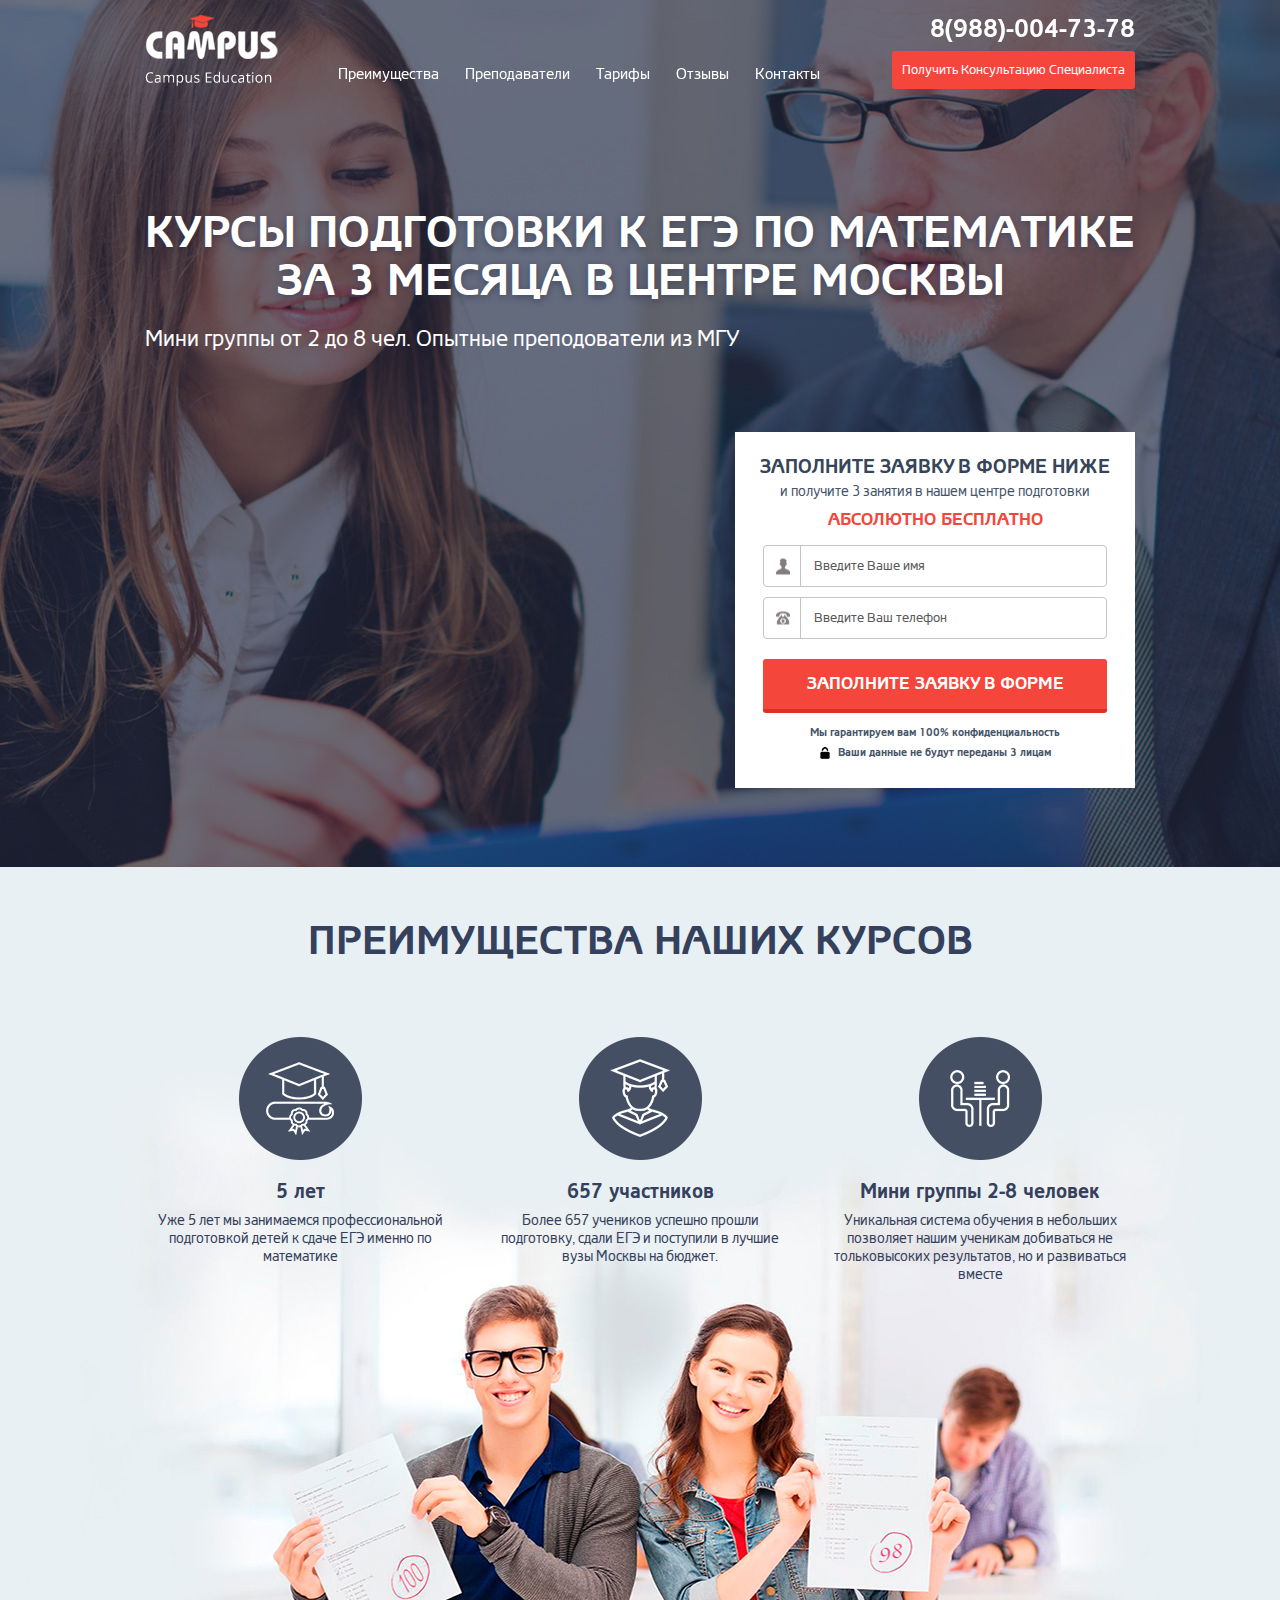
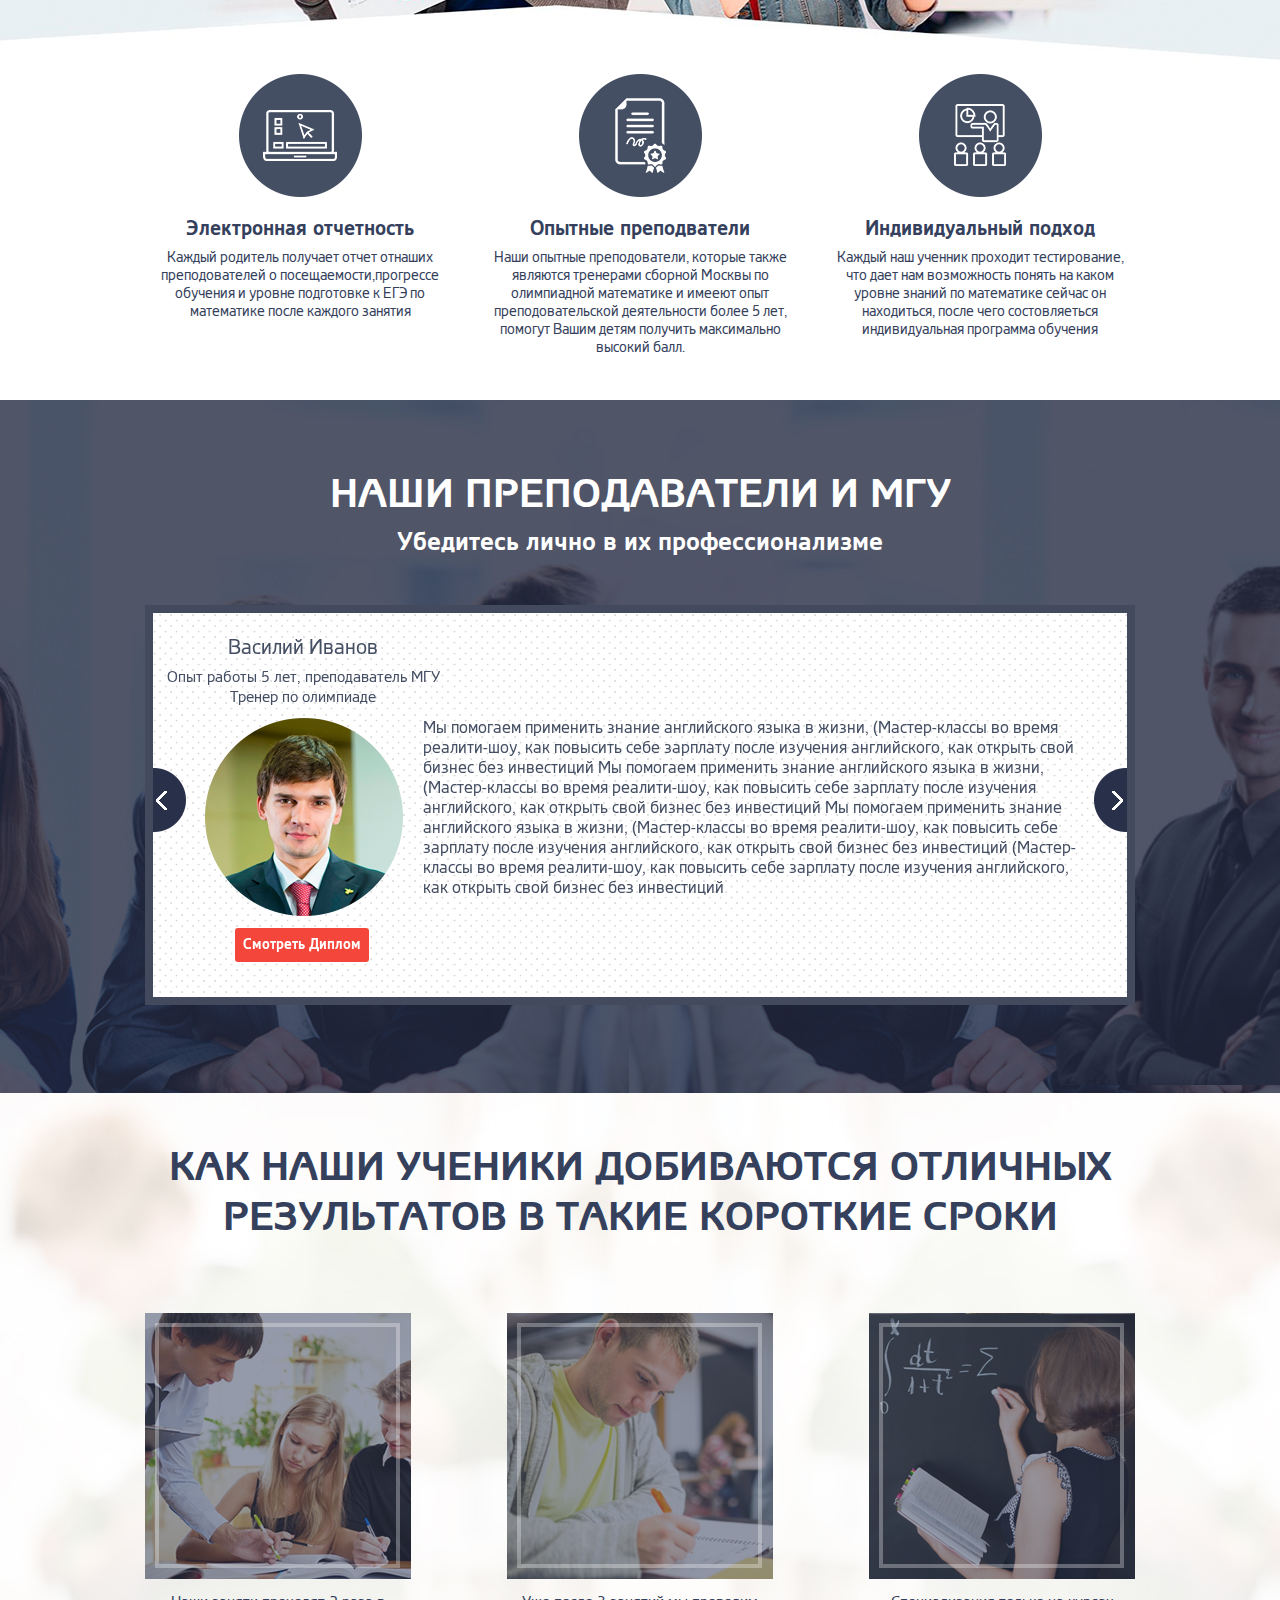
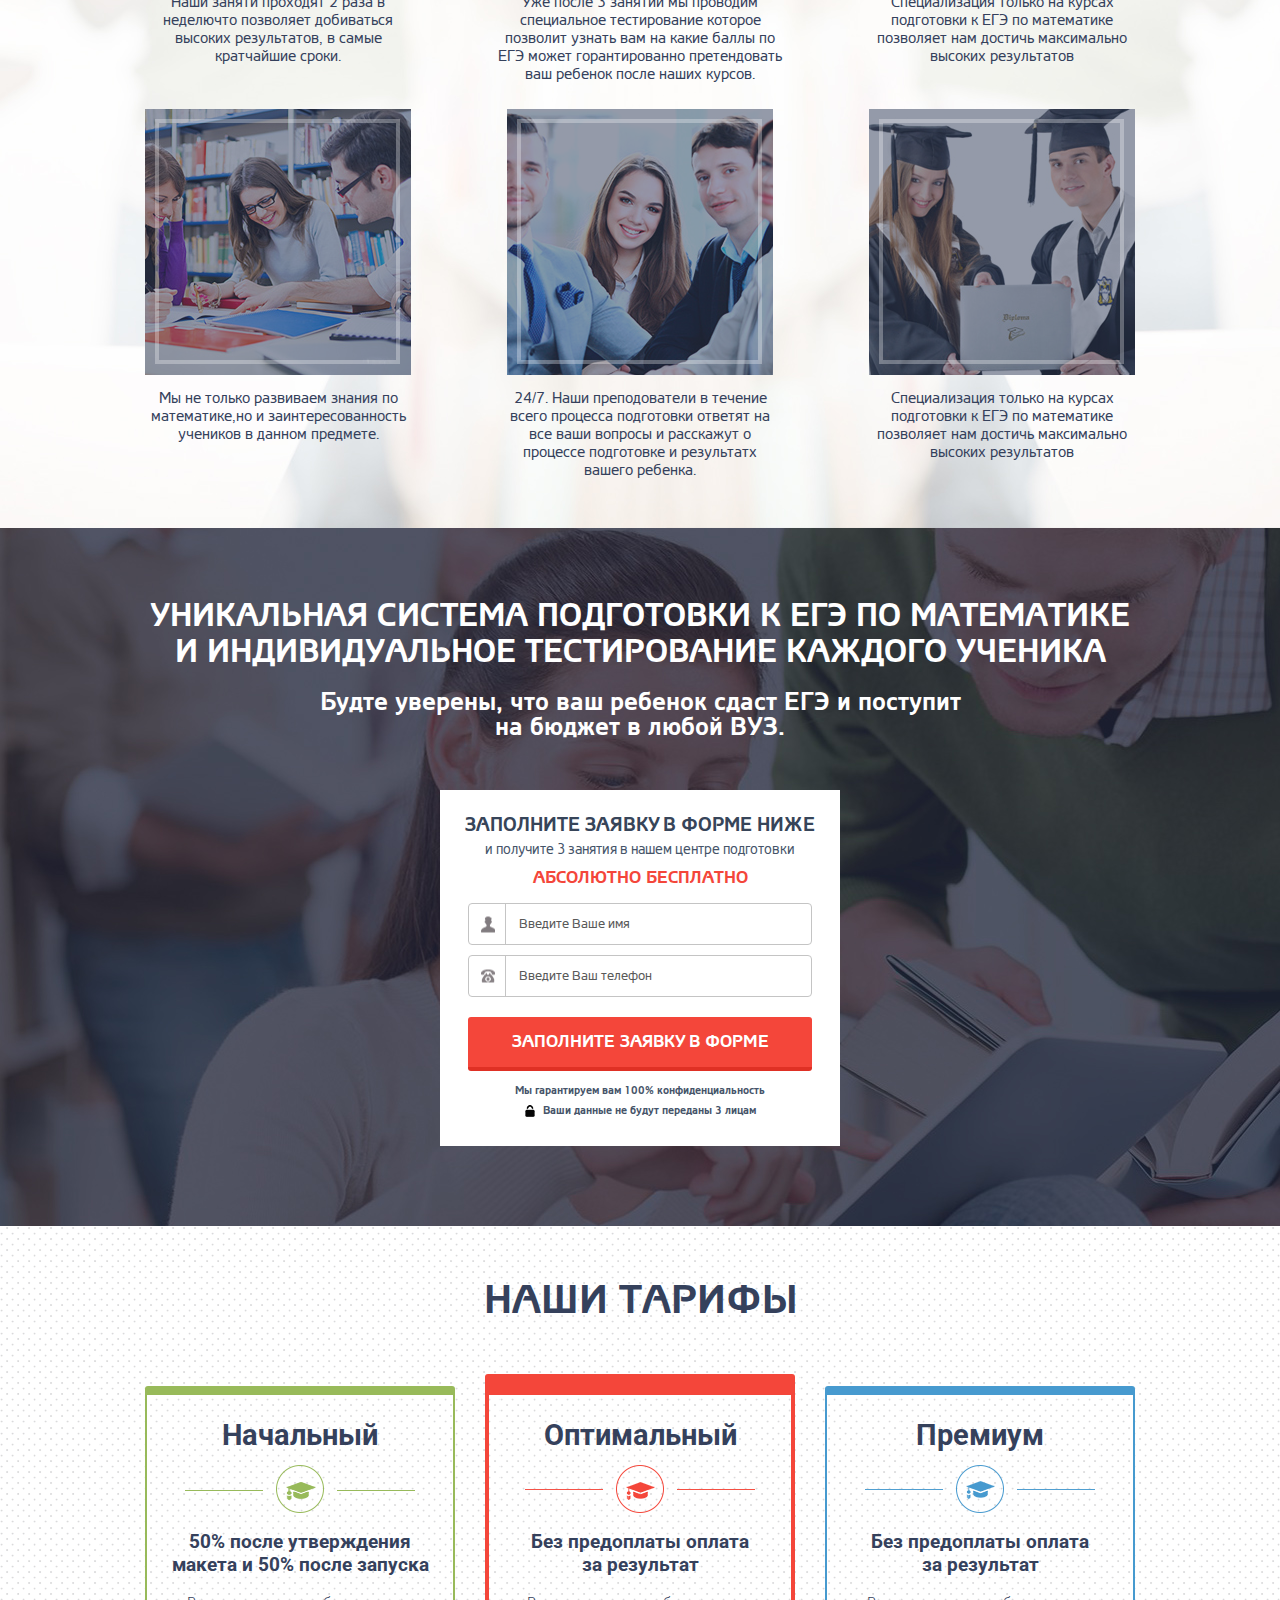
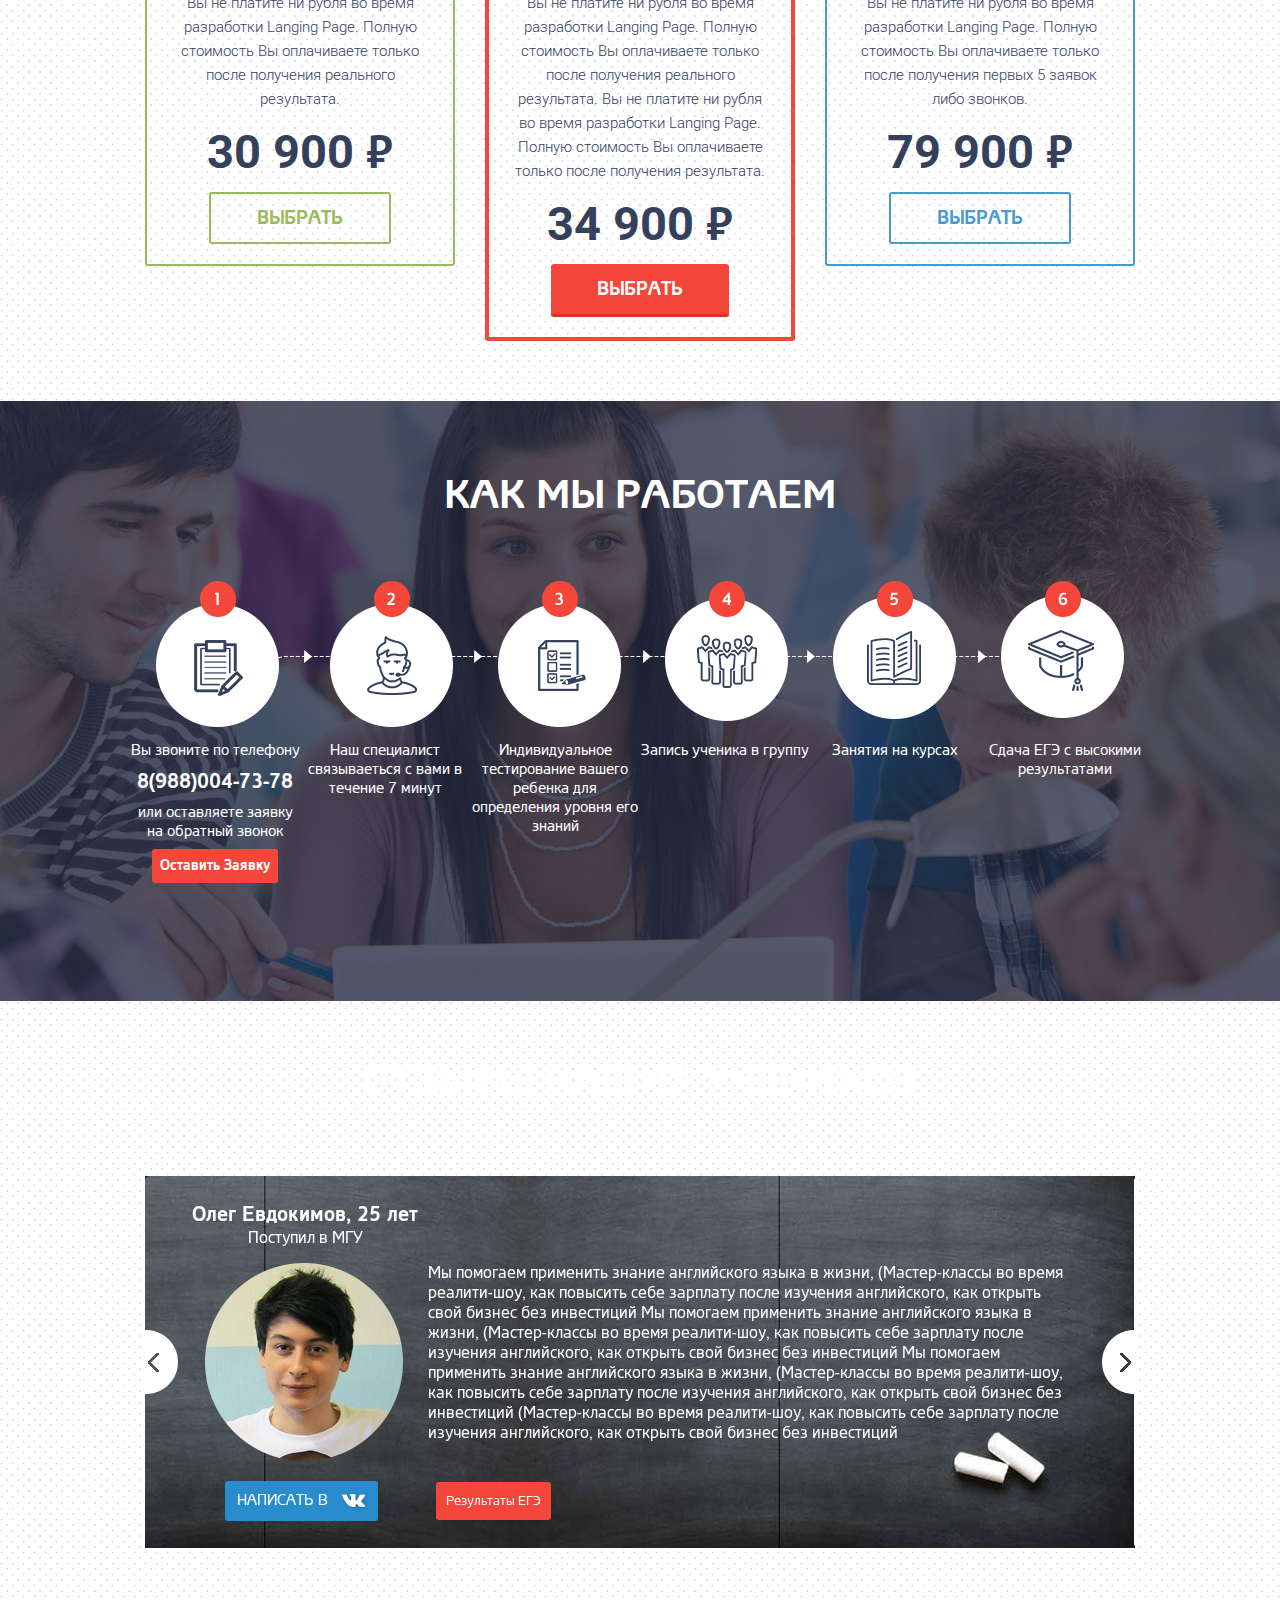
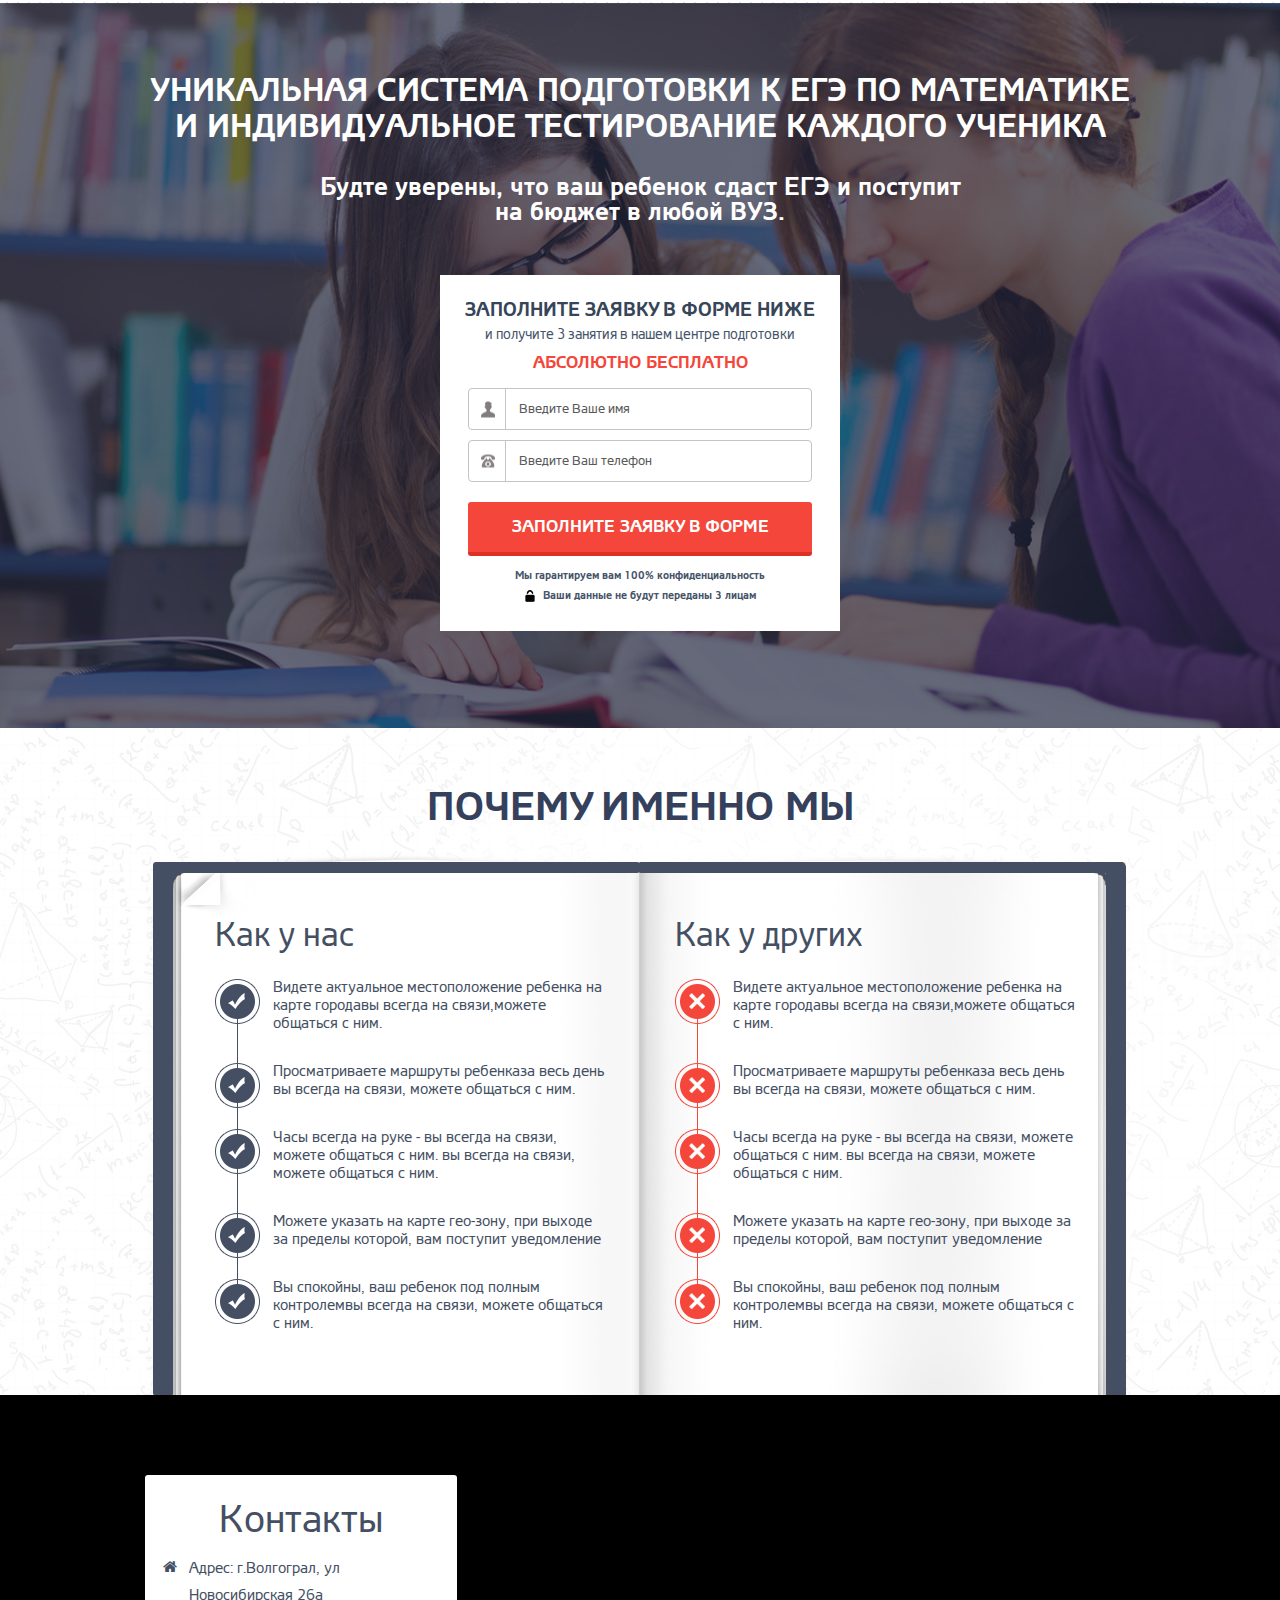
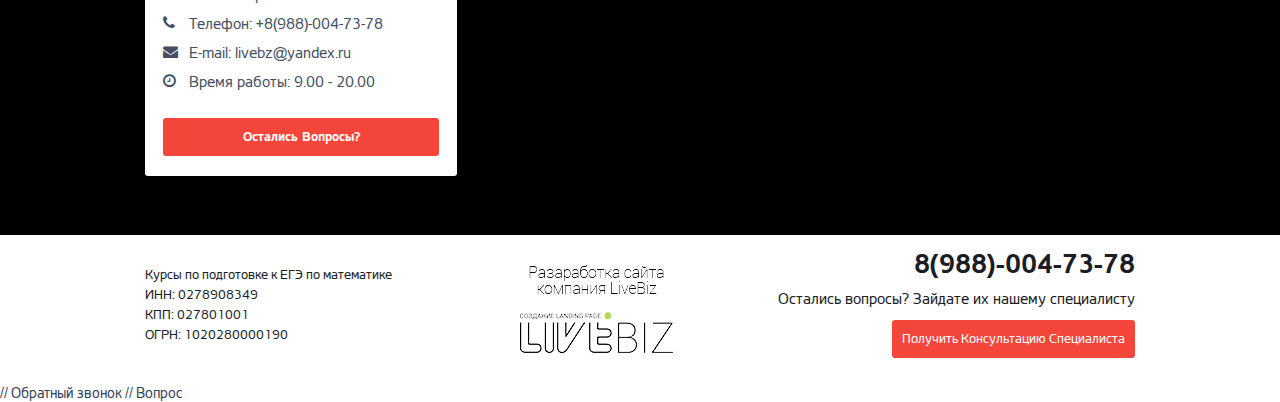
==== index.html @ 203dff88 "v1" ====
<!doctype html>
<html class="no-js" lang="ru">
    <head>
        <meta charset="utf-8">
        <meta http-equiv="X-UA-Compatible" content="IE=edge">
        <title></title>
        <meta name="description" content="">
        <meta name="viewport" content="width=1050">

        <link rel="apple-touch-icon" href="apple-touch-icon.png">


        <link rel="stylesheet" href="js/vendor/jquery.fancybox/jquery.fancybox.css">
        <link rel="stylesheet" href="css/main.css">

        <!--[if lt IE 9]>
        <script src="https://oss.maxcdn.com/libs/html5shiv/3.7.0/html5shiv.js"></script>
        <script src="https://oss.maxcdn.com/libs/respond.js/1.4.2/respond.min.js"></script>
        <![endif]-->
    </head>
    
    <body>

        <div class="top clearfix">
            <div class="container">
                <div class="logo">
                    <img src="img/logo.png" alt="">
                </div>
                <div class="contact">
                    <a class="phone" href="tel:8 (800) 100-75-67">8(988)-004-73-78</a>
                    <a href="#callback" class="btn btn-sm btn-modal">Получить консультацию специалиста</a>
                </div>
                <ul class="topnav">
                    <li><a href="#b06">Преимущества</a></li>
                    <li><a href="#b02">Преподаватели</a></li>
                    <li><a href="#b08">Тарифы</a></li>
                    <li><a href="#b08">Отзывы</a></li>
                    <li><a href="#b11">Контакты</a></li>
                </ul>
            </div>
        </div>

        <section class="b01">
            <div class="label"></div>
            <div class="container">
                <h1>Курсы подготовки к ЕГЭ по математике<br/>за 3 месяца в центре Москвы</h1>
                <div class="text">Мини группы от 2 до 8 чел. Опытные преподователи из МГУ</div>

                <div class="clearfix">
                    <div class="form-block">

                        <div class="form-title">
                            <div class="title-one">Заполните заявку в форме ниже</div>
                            <div class="title-two">и получите 3 занятия в нашем центре подготовки</div>
                            <div class="title-three">абсолютно бесплатно </div>
                        </div>
                        <form class="form" name="form" method="POST" action="javascript:void(0);">
                            <div class="form-group valid name none required">
                                <input type="text" class="form-control form-name" name="name" placeholder="Введите Ваше имя">
                            </div>
                            <div class="form-group valid phone none required">
                                <input type="text" name="phone" class="form-control form-phone"  placeholder="Введите Ваш телефон">
                            </div>
                            <div class="form-group">
                                <button type="submit" class="btn btn-send">Заполните заявку в форме</button>
                            </div>
                        </form>
                        <div class="text-center">
                            <div class="sup">Мы гарантируем вам 100% конфиденциальность</div>
                            <span class="secret">Ваши данные не будут переданы 3 лицам</span>
                        </div>
                    </div>
                </div>
            </div>
        </section>

        <section class="b02">
            <div class="container">
                <div class="h2">преимущества наших курсов</div>
                <ul class="advantage advantage-top clearfix">
                    <li class="item1">
                        <div class="advantage-title">5 лет</div>
                        <span>Уже 5 лет мы занимаемся профессиональной подготовкой детей к сдаче ЕГЭ именно по математике</span>
                    </li>
                    <li class="item2">
                        <div class="advantage-title">657 участников</div>
                        <span>Более 657 учеников успешно прошли подготовку, сдали ЕГЭ и поступили в лучшие вузы Москвы на бюджет.</span>
                    </li>
                    <li class="item3">
                        <div class="advantage-title">Мини группы 2-8 человек</div>
                        <span>Уникальная система обучения в небольших позволяет нашим ученикам добиваться не тольковысоких результатов, но и развиваться вместе</span>
                    </li>
                </ul>

                <ul class="advantage advantage-bottom clearfix">
                    <li class="item4">
                        <div class="advantage-title">Электронная отчетность</div>
                        <span>Каждый родитель получает отчет отнаших преподователей о посещаемости,прогрессе обучения и уровне подготовке к ЕГЭ по математике после каждого занятия</span>
                    </li>
                    <li class="item5">
                        <div class="advantage-title">Опытные преподватели</div>
                        <span>
                            Наши опытные преподователи, которые также являются тренерами сборной Москвы по олимпиадной математике и имееют опыт преподовательской деятельности более 5 лет, помогут Вашим детям получить максимально высокий балл.</span>
                    </li>
                    <li class="item6">
                        <div class="advantage-title">Индивидуальный подход</div>
                        <span>
                            Каждый наш ученник проходит тестирование, что дает нам возможность понять на каком уровне знаний по математике сейчас он находиться, после чего состовляеться индивидуальная программа  обучения </span>
                    </li>
                </ul>
            </div>
        </section>

        <section class="b03">
            <div class="container">
                <div class="h2">Наши преподаватели и МГУ</div>
                <div class="subtitle">Убедитесь лично в их профессионализме </div>

                <div class="teachers">
                    <div class="teachers-slider">
                        <div class="teacher-item">
                            <div class="teacher-author">
                                <div class="teacher-name">Василий Иванов</div>
                                <span>Опыт работы 5 лет, преподаватель МГУ</span>
                                <span>Тренер по олимпиаде</span>
                            </div>
                            <div class="clearfix">
                                <div class="teacher-left">
                                    <div class="teacher-image">
                                        <img class="img-responsive" src="images/teacher1.png" alt="">
                                    </div>
                                    <div class="btn btn-md">Смотреть диплом</div>
                                </div>
                                <div class="teacher-text">Мы помогаем применить знание английского языка в жизни, (Мастер-классы во время реалити-шоу, как повысить себе зарплату после изучения английского, как открыть свой бизнес без инвестиций Мы помогаем применить знание английского языка в жизни, (Мастер-классы во время реалити-шоу, как повысить себе зарплату после изучения английского, как открыть свой бизнес без инвестиций Мы помогаем применить знание английского языка в жизни, (Мастер-классы во время реалити-шоу, как повысить себе зарплату после изучения английского, как открыть свой бизнес без инвестиций (Мастер-классы во время реалити-шоу, как повысить себе зарплату после изучения английского, как открыть свой бизнес без инвестиций</div>
                            </div>
                        </div>

                        <div class="teacher-item">
                            <div class="teacher-author">
                                <div class="teacher-name">Василий Иванов</div>
                                <span>Опыт работы 5 лет, преподаватель МГУ</span>
                                <span>Тренер по олимпиаде</span>
                            </div>
                            <div class="clearfix">
                                <div class="teacher-left">
                                    <div class="teacher-image">
                                        <img class="img-responsive" src="images/teacher2.png" alt="">
                                    </div>
                                    <div class="btn btn-md">Смотреть диплом</div>
                                </div>
                                <div class="teacher-text">Мы помогаем применить знание английского языка в жизни, (Мастер-классы во время реалити-шоу, как повысить себе зарплату после изучения английского, как открыть свой бизнес без инвестиций Мы помогаем применить знание английского языка в жизни, (Мастер-классы во время реалити-шоу, как повысить себе зарплату после изучения английского, как открыть свой бизнес без инвестиций Мы помогаем применить знание английского языка в жизни, (Мастер-классы во время реалити-шоу, как повысить себе зарплату после изучения английского, как открыть свой бизнес без инвестиций (Мастер-классы во время реалити-шоу, как повысить себе зарплату после изучения английского, как открыть свой бизнес без инвестиций</div>
                            </div>
                        </div>
                    </div>

                </div>
            </div>
        </section>

        <section class="b04">
            <div class="container">
                <div class="h2">Как наши ученики добиваются отличных<br/>результатов в такие короткие сроки</div>
                <ul class="clearfix">
                    <li>
                        <div class="item-image">
                            <img class="img-responsive" src="img/b04_item1.jpg" alt="">
                        </div>
                        <span>Наши заняти проходят 2 раза в неделючто позволяет добиваться высоких результатов, в самые кратчайшие сроки.</span>
                    </li>
                    <li>
                        <div class="item-image">
                            <img class="img-responsive" src="img/b04_item2.jpg" alt="">
                        </div>
                        <span>Уже после 3 занятий мы проводим специальное тестирование которое позволит узнать вам на какие баллы по ЕГЭ может горантированно претендовать ваш ребенок после наших курсов.</span>
                    </li>
                    <li>
                        <div class="item-image">
                            <img class="img-responsive" src="img/b04_item3.jpg" alt="">
                        </div>
                        <span>Специализация только на курсах подготовки к ЕГЭ по математике позволяет нам достичь максимально высоких результатов</span>
                    </li>
                </ul>

                <ul class="clearfix">
                    <li>
                        <div class="item-image">
                            <img class="img-responsive" src="img/b04_item4.jpg" alt="">
                        </div>
                        <span>Мы не только развиваем знания по математике,но и заинтересованность учеников в данном предмете.</span>
                    </li>
                    <li>
                        <div class="item-image">
                            <img class="img-responsive" src="img/b04_item5.jpg" alt="">
                        </div>
                        <span>24/7. Наши преподователи в течение всего процесса подготовки ответят на все ваши вопросы и расскажут о процессе подготовке и результатх вашего ребенка.</span>
                    </li>
                    <li>
                        <div class="item-image">
                            <img class="img-responsive" src="img/b04_item6.jpg" alt="">
                        </div>
                        <span>Специализация только на курсах подготовки к ЕГЭ по математике позволяет нам достичь максимально высоких результатов</span>
                    </li>
                </ul>
            </div>
        </section>

        <section class="b05">
            <div class="container">
                <div class="h2">Уникальная система подготовки к ЕГЭ по математике<br/>и индивидуальное тестирование каждого ученика</div>
                <div class="subtitle">Будте уверены, что ваш ребенок сдаст ЕГЭ и поступит<br/>на бюджет в любой ВУЗ.</div>

                <div class="form-block">

                    <div class="form-title">
                        <div class="title-one">Заполните заявку в форме ниже</div>
                        <div class="title-two">и получите 3 занятия в нашем центре подготовки</div>
                        <div class="title-three">абсолютно бесплатно </div>
                    </div>
                    <form class="form" name="form" method="POST" action="javascript:void(0);">
                        <div class="form-group valid name none required">
                            <input type="text" class="form-control form-name" name="name" placeholder="Введите Ваше имя">
                        </div>
                        <div class="form-group valid phone none required">
                            <input type="text" name="phone" class="form-control form-phone"  placeholder="Введите Ваш телефон">
                        </div>
                        <div class="form-group">
                            <button type="submit" class="btn btn-send">Заполните заявку в форме</button>
                        </div>
                    </form>
                    <div class="text-center">
                        <div class="sup">Мы гарантируем вам 100% конфиденциальность</div>
                        <span class="secret">Ваши данные не будут переданы 3 лицам</span>
                    </div>
                </div>
            </div>
        </section>

        <section class="b06">
            <div class="container">
                <div class="h2">наши тарифы</div>
                <ul class="tariff clearfix">
                    <li class="tariff-base">
                        <div class="tariff-name">Начальный</div>
                        <div class="tariff-legend">50% после утверждения<br/>макета и 50% после запуска</div>
                        <div class="tariff-text">Вы не платите ни рубля во время разработки Langing Page. Полную стоимость Вы оплачиваете только после получения реального результата.</div>
                        <div class="tariff-price">30 900 <span>⃏</span></div>
                        <a href="#callback" class="btn-tariff btn-modal">Выбрать</a>
                    </li>

                    <li class="tariff-optima">
                        <div class="tariff-name">Оптимальный</div>
                        <div class="tariff-legend">Без предоплаты оплата<br/>за результат</div>
                        <div class="tariff-text">Вы не платите ни рубля во время разработки Langing Page. Полную стоимость Вы оплачиваете только после получения реального результата. Вы не платите ни рубля во время разработки Langing Page. Полную стоимость Вы оплачиваете только после получения результата.</div>
                        <div class="tariff-price">34 900 <span>⃏</span></div>
                        <a href="#callback" class="btn-tariff btn-modal">Выбрать</a>
                    </li>

                    <li class="tariff-premium">
                        <div class="tariff-name">Премиум</div>
                        <div class="tariff-legend">Без предоплаты оплата<br/>за результат</div>
                        <div class="tariff-text">Вы не платите ни рубля во время разработки Langing Page. Полную стоимость Вы оплачиваете только после получения первых 5 заявок либо звонков.</div>
                        <div class="tariff-price">79 900 <span>⃏</span></div>
                        <a href="#callback" class="btn-tariff btn-modal">Выбрать</a>
                    </li>
                </ul>
            </div>
        </section>

        <section class="b07">
            <div class="container">
                <div class="h2">как мы работаем</div>
                <ul class="how-we-work clearfix">
                    <li class="item1">
                        <span>Вы звоните по телефону</span>
                        <a class="phone" href="tel:8(988)004-73-78">8(988)004-73-78</a>
                        <span>или оставляете заявку на обратный звонок</span>
                        <a href="#callback" class="btn btn-md btn-modal">оставить заявку</a>
                    </li>
                    <li class="item2">Наш специалист связываеться с вами в течение 7 минут</li>
                    <li class="item3">Индивидуальное тестирование вашего ребенка для определения уровня его знаний</li>
                    <li class="item4">Запись ученика в группу</li>
                    <li class="item5">Занятия на курсах</li>
                    <li class="item6">Сдача ЕГЭ с высокими результатами</li>
                </ul>
            </div>
        </section>

        <section class="b08">
            <div class="container">
                <div class="h2">Отзывы наших учеников</div>
                <div class="review clearfix">
                    <div class="review-item">
                        <div class="review-author">
                            Олег Евдокимов, 25 лет
                            <span>Поступил в МГУ</span>
                        </div>
                        <div class="clearfix">
                            <div class="review-image">
                                <img class="img-responsive" src="images/review01.png" alt="">
                            </div>
                            <div class="review-text">Мы помогаем применить знание английского языка в жизни, (Мастер-классы во время реалити-шоу, как повысить себе зарплату после изучения английского, как открыть свой бизнес без инвестиций Мы помогаем применить знание английского языка в жизни, (Мастер-классы во время реалити-шоу, как повысить себе зарплату после изучения английского, как открыть свой бизнес без инвестиций Мы помогаем применить знание английского языка в жизни, (Мастер-классы во время реалити-шоу, как повысить себе зарплату после изучения английского, как открыть свой бизнес без инвестиций (Мастер-классы во время реалити-шоу, как повысить себе зарплату после изучения английского, как открыть свой бизнес без инвестиций</div>
                        </div>
                        <a href="#" class="btn btn-vk">Написать в</a>
                        <a href="#" class="btn btn-sm">Результаты ЕГЭ</a>
                    </div>
                    <div class="review-item">
                        <div class="review-author">
                            Олег Евдокимов, 25 лет
                            <span>Поступил в МГУ</span>
                        </div>
                        <div class="clearfix">
                            <div class="review-image">
                                <img class="img-responsive" src="images/review01.png" alt="">
                            </div>
                            <div class="review-text">Мы помогаем применить знание английского языка в жизни, (Мастер-классы во время реалити-шоу, как повысить себе зарплату после изучения английского, как открыть свой бизнес без инвестиций Мы помогаем применить знание английского языка в жизни, (Мастер-классы во время реалити-шоу, как повысить себе зарплату после изучения английского, как открыть свой бизнес без инвестиций Мы помогаем применить знание английского языка в жизни, (Мастер-классы во время реалити-шоу, как повысить себе зарплату после изучения английского, как открыть свой бизнес без инвестиций (Мастер-классы во время реалити-шоу, как повысить себе зарплату после изучения английского, как открыть свой бизнес без инвестиций</div>
                        </div>
                        <a href="#" class="btn btn-vk">Написать в</a>
                        <a href="#" class="btn btn-sm">Результаты ЕГЭ</a>
                    </div>
                </div>
            </div>
        </section>

        <section class="b09">
            <div class="container">
                <div class="h2">Уникальная система подготовки к ЕГЭ по математике<br/>и индивидуальное тестирование каждого ученика</div>
                <div class="subtitle">Будте уверены, что ваш ребенок сдаст ЕГЭ и поступит<br/>на бюджет в любой ВУЗ.</div>

                <div class="form-block">

                    <div class="form-title">
                        <div class="title-one">Заполните заявку в форме ниже</div>
                        <div class="title-two">и получите 3 занятия в нашем центре подготовки</div>
                        <div class="title-three">абсолютно бесплатно </div>
                    </div>
                    <form class="form" name="form" method="POST" action="javascript:void(0);">
                        <div class="form-group valid name none required">
                            <input type="text" class="form-control form-name" name="name" placeholder="Введите Ваше имя">
                        </div>
                        <div class="form-group valid phone none required">
                            <input type="text" name="phone" class="form-control form-phone"  placeholder="Введите Ваш телефон">
                        </div>
                        <div class="form-group">
                            <button type="submit" class="btn btn-send">Заполните заявку в форме</button>
                        </div>
                    </form>
                    <div class="text-center">
                        <div class="sup">Мы гарантируем вам 100% конфиденциальность</div>
                        <span class="secret">Ваши данные не будут переданы 3 лицам</span>
                    </div>
                </div>
            </div>
        </section>

        <section class="b10">
            <div class="container">
                <div class="h2">почему именно мы</div>
                <div class="we">
                    <div class="title">Как у нас</div>
                    <ul>
                        <li>Видете актуальное местоположение ребенка на карте городавы всегда на связи,можете общаться с ним. </li>
                        <li>Просматриваете маршруты ребенказа весь день вы всегда на связи, можете общаться с ним. </li>
                        <li>Часы всегда на руке - вы всегда на связи, можете общаться с ним. вы всегда на связи, можете общаться с ним. </li>
                        <li>Можете указать на карте гео-зону, при выходе за пределы которой, вам поступит уведомление</li>
                        <li>Вы спокойны, ваш ребенок под полным контролемвы всегда на связи, можете общаться с ним.</li>
                    </ul>
                </div>
                <div class="other">
                    <div class="title">Как у других</div>
                    <ul>
                        <li>Видете актуальное местоположение ребенка на карте городавы всегда на связи,можете общаться с ним. </li>
                        <li>Просматриваете маршруты ребенказа весь день вы всегда на связи, можете общаться с ним. </li>
                        <li>Часы всегда на руке - вы всегда на связи, можете общаться с ним. вы всегда на связи, можете общаться с ним. </li>
                        <li>Можете указать на карте гео-зону, при выходе за пределы которой, вам поступит уведомление</li>
                        <li>Вы спокойны, ваш ребенок под полным контролемвы всегда на связи, можете общаться с ним.</li>
                    </ul>
                </div>
                <div class="clearfix"></div>
            </div>
        </section>

        <section class="b11">
            <div id="map"></div>

            <div class="content">

                <div class="container">

                    <div class="address">
                        <div class="address-title">Контакты</div>
                        <ul>
                            <li class="item1">
                                <i class="fa fa-home"></i>
                                <span>Адрес:  г.Волгограл, ул Новосибирская 26а</span>
                            </li>
                            <li class="item2">
                                <i class="fa fa-phone"></i>
                                <span>Телефон: +8(988)-004-73-78</span>
                            </li>
                            <li class="item3">
                                <i class="fa fa-envelope"></i>
                                <span>E-mail: livebz@yandex.ru</span>
                            </li>
                            <li class="item4">
                                <i class="fa fa-clock-o"></i>
                                <span>Время работы: 9.00 - 20.00</span>
                            </li>
                        </ul>

                        <div class="address-bottom">
                            <a href="#question" class="btn btn-sm btn-modal"><strong>Остались вопросы?</strong></a>
                        </div>
                    </div>

                </div>

            </div>
        </section>

        <footer class="footer">
            <div class="container">
                <ul class="footer-left">
                    <li>Курсы по подготовке к ЕГЭ по математике</li>
                    <li>ИНН: 0278908349</li>
                    <li>КПП: 027801001</li>
                    <li>ОГРН: 1020280000190</li>
                </ul>
                <div class="footer-center">
                    <a href="#">
                        <img src="img/livebiz.png" alt="">
                    </a>
                </div>
                <div class="footer-contact text-right">
                    <a href="tel:8(800)20-00-600" class="footer-tel">8(988)-004-73-78</a>
                    <div class="footer-contact-text">Остались вопросы? Зайдате их нашему специалисту</div>
                    <a href="#callback" class="btn btn-sm btn-modal">Получить консультацию специалиста</a>
                </div>
            </div>
        </footer>

        // Обратный звонок
        <div class="hide">
            <div class="form-block form-modal" id="callback">
                <div class="form-block-inner">
                    <div class="form-title">Заполните заявку в форме<br/>и Вы получите</div>
                    <ul class="order-list">
                        <li>Звонок нашего специалиста в течении 7 минут</li>
                        <li>Проконсультируем по всем интересующим Вас вопросам</li>
                        <li>Проконсультируем по наличию мест в группах</li>
                    </ul>
                    <form class="form" name="form" method="POST" action="javascript:void(0);">
                        <input type="hidden" name="type" value="Заявка">
                        <div class="form-group valid name none required">
                            <input type="text" class="form-control form-name" name="name" placeholder="Введите Ваше имя">
                        </div>
                        <div class="form-group valid phone none required">
                            <input type="text" name="phone" class="form-control form-phone"  placeholder="Введите Ваш телефон">
                        </div>
                        <div class="form-group">
                            <button type="submit" class="btn btn-form  btn-send">Получить консультацию специалиста</button>
                        </div>
                    </form>
                    <div class="text-center">
                        <div class="sup">Мы гарантируем вам 100% конфиденциальность</div>
                        <span class="secret">Ваши данные не будут переданы 3 лицам</span>
                    </div>
                </div>
            </div>
        </div>

        // Вопрос
        <div class="hide">
            <div class="form-block form-modal" id="question">
                <div class="form-block-inner">
                    <div class="form-title">Задать вопрос</div>
                    <form class="form" name="form" method="POST" action="javascript:void(0);">
                        <input type="hidden" name="type" value="Задать вопрос">
                        <div class="form-group valid none required">
                            <textarea class="form-control" name="message" placeholder="Введите ваш вопрос" rows="8"></textarea>
                        </div>

                        <div class="form-group valid email none required">
                            <input type="text" name="phone" class="form-control form-email"  placeholder="Введите Ваш Email">
                        </div>
                        <div class="form-group">
                            <button type="submit" class="btn btn-form btn-send">Задать вопрос</button>
                        </div>
                    </form>
                    <div class="text-center">
                        <div class="sup">Мы гарантируем вам 100% конфиденциальность</div>
                        <span class="secret">Ваши данные не будут переданы 3 лицам</span>
                    </div>
                </div>
            </div>
        </div>

        <script src="//ajax.googleapis.com/ajax/libs/jquery/1.11.2/jquery.min.js"></script>
        <script>window.jQuery || document.write('<script src="js/vendor/jquery-1.11.2.min.js"><\/script>')</script>
        <script src="http://api-maps.yandex.ru/2.1/?lang=ru_RU" type="text/javascript"></script>
        <script src="js/vendor/jquery.fancybox/jquery.fancybox.pack.js"></script>
        <script src="js/vendor/jquery.scrollTo.min.js"></script>
        <script src="js/vendor/slick/slick.min.js"></script>
        <script src="js/vendor/jquery.maskedinput.min.js"></script>
        <script src="js/vendor/validator.js"></script>
        <script src="js/main.js"></script>
    </body>
</html>
---- css/main.css ----
@charset "UTF-8";
@import url(https://fonts.googleapis.com/css?family=Roboto:400,700,300,500&subset=latin,cyrillic);
@import url(https://fonts.googleapis.com/css?family=PT+Sans:400,700&subset=latin,cyrillic,cyrillic-ext);
@font-face {
  font-family: 'ArianAMU';
  src: url("../fonts/ArianAMU-Regular/ArianAMU_gdi.eot");
  src: url("../fonts/ArianAMU-Regular/ArianAMU_gdi.eot?#iefix") format("embedded-opentype"), url("../fonts/ArianAMU-Regular/ArianAMU_gdi.woff") format("woff"), url("../fonts/ArianAMU-Regular/ArianAMU_gdi.ttf") format("truetype"), url("../fonts/ArianAMU-Regular/ArianAMU_gdi.otf") format("opentype"), url("../fonts/ArianAMU-Regular/ArianAMU_gdi.svg#ArianAMU-Regular") format("svg");
  font-weight: 400;
  font-style: normal;
  font-stretch: normal;
  unicode-range: U+000D-2122; }
@font-face {
  font-family: 'ArianAMU';
  src: url("../fonts/ArianAMU-Bold/ArianAMU-Bold_gdi.eot");
  src: url("../fonts/ArianAMU-Bold/ArianAMU-Bold_gdi.eot?#iefix") format("embedded-opentype"), url("../fonts/ArianAMU-Bold/ArianAMU-Bold_gdi.woff") format("woff"), url("../fonts/ArianAMU-Bold/ArianAMU-Bold_gdi.ttf") format("truetype"), url("../fonts/ArianAMU-Bold/ArianAMU-Bold_gdi.otf") format("opentype"), url("../fonts/ArianAMU-Bold/ArianAMU-Bold_gdi.svg#ArianAMU-Bold") format("svg");
  font-weight: 700;
  font-style: normal;
  font-stretch: normal;
  unicode-range: U+000D-2122; }
/*!
 *  Font Awesome 4.4.0 by @davegandy - http://fontawesome.io - @fontawesome
 *  License - http://fontawesome.io/license (Font: SIL OFL 1.1, CSS: MIT License)
 */
/* FONT PATH
 * -------------------------- */
@font-face {
  font-family: 'FontAwesome';
  src: url("../fonts/fontawesome-webfont.eot?v=4.4.0");
  src: url("../fonts/fontawesome-webfont.eot?#iefix&v=4.4.0") format("embedded-opentype"), url("../fonts/fontawesome-webfont.woff2?v=4.4.0") format("woff2"), url("../fonts/fontawesome-webfont.woff?v=4.4.0") format("woff"), url("../fonts/fontawesome-webfont.ttf?v=4.4.0") format("truetype"), url("../fonts/fontawesome-webfont.svg?v=4.4.0#fontawesomeregular") format("svg");
  font-weight: normal;
  font-style: normal; }
.fa {
  display: inline-block;
  font: normal normal normal 14px/1 FontAwesome;
  font-size: inherit;
  text-rendering: auto;
  -webkit-font-smoothing: antialiased;
  -moz-osx-font-smoothing: grayscale; }

/* makes the font 33% larger relative to the icon container */
.fa-lg {
  font-size: 1.33333em;
  line-height: 0.75em;
  vertical-align: -15%; }

.fa-2x {
  font-size: 2em; }

.fa-3x {
  font-size: 3em; }

.fa-4x {
  font-size: 4em; }

.fa-5x {
  font-size: 5em; }

.fa-fw {
  width: 1.28571em;
  text-align: center; }

.fa-ul {
  padding-left: 0;
  margin-left: 2.14286em;
  list-style-type: none; }
  .fa-ul > li {
    position: relative; }

.fa-li {
  position: absolute;
  left: -2.14286em;
  width: 2.14286em;
  top: 0.14286em;
  text-align: center; }
  .fa-li.fa-lg {
    left: -1.85714em; }

.fa-border {
  padding: .2em .25em .15em;
  border: solid 0.08em #eee;
  border-radius: .1em; }

.fa-pull-left {
  float: left; }

.fa-pull-right {
  float: right; }

.fa.fa-pull-left {
  margin-right: .3em; }
.fa.fa-pull-right {
  margin-left: .3em; }

/* Deprecated as of 4.4.0 */
.pull-right {
  float: right; }

.pull-left {
  float: left; }

.fa.pull-left {
  margin-right: .3em; }
.fa.pull-right {
  margin-left: .3em; }

.fa-spin {
  -webkit-animation: fa-spin 2s infinite linear;
  animation: fa-spin 2s infinite linear; }

.fa-pulse {
  -webkit-animation: fa-spin 1s infinite steps(8);
  animation: fa-spin 1s infinite steps(8); }

@-webkit-keyframes fa-spin {
  0% {
    -webkit-transform: rotate(0deg);
    transform: rotate(0deg); }
  100% {
    -webkit-transform: rotate(359deg);
    transform: rotate(359deg); } }
@keyframes fa-spin {
  0% {
    -webkit-transform: rotate(0deg);
    transform: rotate(0deg); }
  100% {
    -webkit-transform: rotate(359deg);
    transform: rotate(359deg); } }
.fa-rotate-90 {
  filter: progid:DXImageTransform.Microsoft.BasicImage(rotation=1);
  -webkit-transform: rotate(90deg);
  -ms-transform: rotate(90deg);
  transform: rotate(90deg); }

.fa-rotate-180 {
  filter: progid:DXImageTransform.Microsoft.BasicImage(rotation=2);
  -webkit-transform: rotate(180deg);
  -ms-transform: rotate(180deg);
  transform: rotate(180deg); }

.fa-rotate-270 {
  filter: progid:DXImageTransform.Microsoft.BasicImage(rotation=3);
  -webkit-transform: rotate(270deg);
  -ms-transform: rotate(270deg);
  transform: rotate(270deg); }

.fa-flip-horizontal {
  filter: progid:DXImageTransform.Microsoft.BasicImage(rotation=0);
  -webkit-transform: scale(-1, 1);
  -ms-transform: scale(-1, 1);
  transform: scale(-1, 1); }

.fa-flip-vertical {
  filter: progid:DXImageTransform.Microsoft.BasicImage(rotation=2);
  -webkit-transform: scale(1, -1);
  -ms-transform: scale(1, -1);
  transform: scale(1, -1); }

:root .fa-rotate-90,
:root .fa-rotate-180,
:root .fa-rotate-270,
:root .fa-flip-horizontal,
:root .fa-flip-vertical {
  filter: none; }

.fa-stack {
  position: relative;
  display: inline-block;
  width: 2em;
  height: 2em;
  line-height: 2em;
  vertical-align: middle; }

.fa-stack-1x, .fa-stack-2x {
  position: absolute;
  left: 0;
  width: 100%;
  text-align: center; }

.fa-stack-1x {
  line-height: inherit; }

.fa-stack-2x {
  font-size: 2em; }

.fa-inverse {
  color: #fff; }

/* Font Awesome uses the Unicode Private Use Area (PUA) to ensure screen
   readers do not read off random characters that represent icons */
.fa-glass:before {
  content: ""; }

.fa-music:before {
  content: ""; }

.fa-search:before {
  content: ""; }

.fa-envelope-o:before {
  content: ""; }

.fa-heart:before {
  content: ""; }

.fa-star:before {
  content: ""; }

.fa-star-o:before {
  content: ""; }

.fa-user:before {
  content: ""; }

.fa-film:before {
  content: ""; }

.fa-th-large:before {
  content: ""; }

.fa-th:before {
  content: ""; }

.fa-th-list:before {
  content: ""; }

.fa-check:before {
  content: ""; }

.fa-remove:before,
.fa-close:before,
.fa-times:before {
  content: ""; }

.fa-search-plus:before {
  content: ""; }

.fa-search-minus:before {
  content: ""; }

.fa-power-off:before {
  content: ""; }

.fa-signal:before {
  content: ""; }

.fa-gear:before,
.fa-cog:before {
  content: ""; }

.fa-trash-o:before {
  content: ""; }

.fa-home:before {
  content: ""; }

.fa-file-o:before {
  content: ""; }

.fa-clock-o:before {
  content: ""; }

.fa-road:before {
  content: ""; }

.fa-download:before {
  content: ""; }

.fa-arrow-circle-o-down:before {
  content: ""; }

.fa-arrow-circle-o-up:before {
  content: ""; }

.fa-inbox:before {
  content: ""; }

.fa-play-circle-o:before {
  content: ""; }

.fa-rotate-right:before,
.fa-repeat:before {
  content: ""; }

.fa-refresh:before {
  content: ""; }

.fa-list-alt:before {
  content: ""; }

.fa-lock:before {
  content: ""; }

.fa-flag:before {
  content: ""; }

.fa-headphones:before {
  content: ""; }

.fa-volume-off:before {
  content: ""; }

.fa-volume-down:before {
  content: ""; }

.fa-volume-up:before {
  content: ""; }

.fa-qrcode:before {
  content: ""; }

.fa-barcode:before {
  content: ""; }

.fa-tag:before {
  content: ""; }

.fa-tags:before {
  content: ""; }

.fa-book:before {
  content: ""; }

.fa-bookmark:before {
  content: ""; }

.fa-print:before {
  content: ""; }

.fa-camera:before {
  content: ""; }

.fa-font:before {
  content: ""; }

.fa-bold:before {
  content: ""; }

.fa-italic:before {
  content: ""; }

.fa-text-height:before {
  content: ""; }

.fa-text-width:before {
  content: ""; }

.fa-align-left:before {
  content: ""; }

.fa-align-center:before {
  content: ""; }

.fa-align-right:before {
  content: ""; }

.fa-align-justify:before {
  content: ""; }

.fa-list:before {
  content: ""; }

.fa-dedent:before,
.fa-outdent:before {
  content: ""; }

.fa-indent:before {
  content: ""; }

.fa-video-camera:before {
  content: ""; }

.fa-photo:before,
.fa-image:before,
.fa-picture-o:before {
  content: ""; }

.fa-pencil:before {
  content: ""; }

.fa-map-marker:before {
  content: ""; }

.fa-adjust:before {
  content: ""; }

.fa-tint:before {
  content: ""; }

.fa-edit:before,
.fa-pencil-square-o:before {
  content: ""; }

.fa-share-square-o:before {
  content: ""; }

.fa-check-square-o:before {
  content: ""; }

.fa-arrows:before {
  content: ""; }

.fa-step-backward:before {
  content: ""; }

.fa-fast-backward:before {
  content: ""; }

.fa-backward:before {
  content: ""; }

.fa-play:before {
  content: ""; }

.fa-pause:before {
  content: ""; }

.fa-stop:before {
  content: ""; }

.fa-forward:before {
  content: ""; }

.fa-fast-forward:before {
  content: ""; }

.fa-step-forward:before {
  content: ""; }

.fa-eject:before {
  content: ""; }

.fa-chevron-left:before {
  content: ""; }

.fa-chevron-right:before {
  content: ""; }

.fa-plus-circle:before {
  content: ""; }

.fa-minus-circle:before {
  content: ""; }

.fa-times-circle:before {
  content: ""; }

.fa-check-circle:before {
  content: ""; }

.fa-question-circle:before {
  content: ""; }

.fa-info-circle:before {
  content: ""; }

.fa-crosshairs:before {
  content: ""; }

.fa-times-circle-o:before {
  content: ""; }

.fa-check-circle-o:before {
  content: ""; }

.fa-ban:before {
  content: ""; }

.fa-arrow-left:before {
  content: ""; }

.fa-arrow-right:before {
  content: ""; }

.fa-arrow-up:before {
  content: ""; }

.fa-arrow-down:before {
  content: ""; }

.fa-mail-forward:before,
.fa-share:before {
  content: ""; }

.fa-expand:before {
  content: ""; }

.fa-compress:before {
  content: ""; }

.fa-plus:before {
  content: ""; }

.fa-minus:before {
  content: ""; }

.fa-asterisk:before {
  content: ""; }

.fa-exclamation-circle:before {
  content: ""; }

.fa-gift:before {
  content: ""; }

.fa-leaf:before {
  content: ""; }

.fa-fire:before {
  content: ""; }

.fa-eye:before {
  content: ""; }

.fa-eye-slash:before {
  content: ""; }

.fa-warning:before,
.fa-exclamation-triangle:before {
  content: ""; }

.fa-plane:before {
  content: ""; }

.fa-calendar:before {
  content: ""; }

.fa-random:before {
  content: ""; }

.fa-comment:before {
  content: ""; }

.fa-magnet:before {
  content: ""; }

.fa-chevron-up:before {
  content: ""; }

.fa-chevron-down:before {
  content: ""; }

.fa-retweet:before {
  content: ""; }

.fa-shopping-cart:before {
  content: ""; }

.fa-folder:before {
  content: ""; }

.fa-folder-open:before {
  content: ""; }

.fa-arrows-v:before {
  content: ""; }

.fa-arrows-h:before {
  content: ""; }

.fa-bar-chart-o:before,
.fa-bar-chart:before {
  content: ""; }

.fa-twitter-square:before {
  content: ""; }

.fa-facebook-square:before {
  content: ""; }

.fa-camera-retro:before {
  content: ""; }

.fa-key:before {
  content: ""; }

.fa-gears:before,
.fa-cogs:before {
  content: ""; }

.fa-comments:before {
  content: ""; }

.fa-thumbs-o-up:before {
  content: ""; }

.fa-thumbs-o-down:before {
  content: ""; }

.fa-star-half:before {
  content: ""; }

.fa-heart-o:before {
  content: ""; }

.fa-sign-out:before {
  content: ""; }

.fa-linkedin-square:before {
  content: ""; }

.fa-thumb-tack:before {
  content: ""; }

.fa-external-link:before {
  content: ""; }

.fa-sign-in:before {
  content: ""; }

.fa-trophy:before {
  content: ""; }

.fa-github-square:before {
  content: ""; }

.fa-upload:before {
  content: ""; }

.fa-lemon-o:before {
  content: ""; }

.fa-phone:before {
  content: ""; }

.fa-square-o:before {
  content: ""; }

.fa-bookmark-o:before {
  content: ""; }

.fa-phone-square:before {
  content: ""; }

.fa-twitter:before {
  content: ""; }

.fa-facebook-f:before,
.fa-facebook:before {
  content: ""; }

.fa-github:before {
  content: ""; }

.fa-unlock:before {
  content: ""; }

.fa-credit-card:before {
  content: ""; }

.fa-feed:before,
.fa-rss:before {
  content: ""; }

.fa-hdd-o:before {
  content: ""; }

.fa-bullhorn:before {
  content: ""; }

.fa-bell:before {
  content: ""; }

.fa-certificate:before {
  content: ""; }

.fa-hand-o-right:before {
  content: ""; }

.fa-hand-o-left:before {
  content: ""; }

.fa-hand-o-up:before {
  content: ""; }

.fa-hand-o-down:before {
  content: ""; }

.fa-arrow-circle-left:before {
  content: ""; }

.fa-arrow-circle-right:before {
  content: ""; }

.fa-arrow-circle-up:before {
  content: ""; }

.fa-arrow-circle-down:before {
  content: ""; }

.fa-globe:before {
  content: ""; }

.fa-wrench:before {
  content: ""; }

.fa-tasks:before {
  content: ""; }

.fa-filter:before {
  content: ""; }

.fa-briefcase:before {
  content: ""; }

.fa-arrows-alt:before {
  content: ""; }

.fa-group:before,
.fa-users:before {
  content: ""; }

.fa-chain:before,
.fa-link:before {
  content: ""; }

.fa-cloud:before {
  content: ""; }

.fa-flask:before {
  content: ""; }

.fa-cut:before,
.fa-scissors:before {
  content: ""; }

.fa-copy:before,
.fa-files-o:before {
  content: ""; }

.fa-paperclip:before {
  content: ""; }

.fa-save:before,
.fa-floppy-o:before {
  content: ""; }

.fa-square:before {
  content: ""; }

.fa-navicon:before,
.fa-reorder:before,
.fa-bars:before {
  content: ""; }

.fa-list-ul:before {
  content: ""; }

.fa-list-ol:before {
  content: ""; }

.fa-strikethrough:before {
  content: ""; }

.fa-underline:before {
  content: ""; }

.fa-table:before {
  content: ""; }

.fa-magic:before {
  content: ""; }

.fa-truck:before {
  content: ""; }

.fa-pinterest:before {
  content: ""; }

.fa-pinterest-square:before {
  content: ""; }

.fa-google-plus-square:before {
  content: ""; }

.fa-google-plus:before {
  content: ""; }

.fa-money:before {
  content: ""; }

.fa-caret-down:before {
  content: ""; }

.fa-caret-up:before {
  content: ""; }

.fa-caret-left:before {
  content: ""; }

.fa-caret-right:before {
  content: ""; }

.fa-columns:before {
  content: ""; }

.fa-unsorted:before,
.fa-sort:before {
  content: ""; }

.fa-sort-down:before,
.fa-sort-desc:before {
  content: ""; }

.fa-sort-up:before,
.fa-sort-asc:before {
  content: ""; }

.fa-envelope:before {
  content: ""; }

.fa-linkedin:before {
  content: ""; }

.fa-rotate-left:before,
.fa-undo:before {
  content: ""; }

.fa-legal:before,
.fa-gavel:before {
  content: ""; }

.fa-dashboard:before,
.fa-tachometer:before {
  content: ""; }

.fa-comment-o:before {
  content: ""; }

.fa-comments-o:before {
  content: ""; }

.fa-flash:before,
.fa-bolt:before {
  content: ""; }

.fa-sitemap:before {
  content: ""; }

.fa-umbrella:before {
  content: ""; }

.fa-paste:before,
.fa-clipboard:before {
  content: ""; }

.fa-lightbulb-o:before {
  content: ""; }

.fa-exchange:before {
  content: ""; }

.fa-cloud-download:before {
  content: ""; }

.fa-cloud-upload:before {
  content: ""; }

.fa-user-md:before {
  content: ""; }

.fa-stethoscope:before {
  content: ""; }

.fa-suitcase:before {
  content: ""; }

.fa-bell-o:before {
  content: ""; }

.fa-coffee:before {
  content: ""; }

.fa-cutlery:before {
  content: ""; }

.fa-file-text-o:before {
  content: ""; }

.fa-building-o:before {
  content: ""; }

.fa-hospital-o:before {
  content: ""; }

.fa-ambulance:before {
  content: ""; }

.fa-medkit:before {
  content: ""; }

.fa-fighter-jet:before {
  content: ""; }

.fa-beer:before {
  content: ""; }

.fa-h-square:before {
  content: ""; }

.fa-plus-square:before {
  content: ""; }

.fa-angle-double-left:before {
  content: ""; }

.fa-angle-double-right:before {
  content: ""; }

.fa-angle-double-up:before {
  content: ""; }

.fa-angle-double-down:before {
  content: ""; }

.fa-angle-left:before {
  content: ""; }

.fa-angle-right:before {
  content: ""; }

.fa-angle-up:before {
  content: ""; }

.fa-angle-down:before {
  content: ""; }

.fa-desktop:before {
  content: ""; }

.fa-laptop:before {
  content: ""; }

.fa-tablet:before {
  content: ""; }

.fa-mobile-phone:before,
.fa-mobile:before {
  content: ""; }

.fa-circle-o:before {
  content: ""; }

.fa-quote-left:before {
  content: ""; }

.fa-quote-right:before {
  content: ""; }

.fa-spinner:before {
  content: ""; }

.fa-circle:before {
  content: ""; }

.fa-mail-reply:before,
.fa-reply:before {
  content: ""; }

.fa-github-alt:before {
  content: ""; }

.fa-folder-o:before {
  content: ""; }

.fa-folder-open-o:before {
  content: ""; }

.fa-smile-o:before {
  content: ""; }

.fa-frown-o:before {
  content: ""; }

.fa-meh-o:before {
  content: ""; }

.fa-gamepad:before {
  content: ""; }

.fa-keyboard-o:before {
  content: ""; }

.fa-flag-o:before {
  content: ""; }

.fa-flag-checkered:before {
  content: ""; }

.fa-terminal:before {
  content: ""; }

.fa-code:before {
  content: ""; }

.fa-mail-reply-all:before,
.fa-reply-all:before {
  content: ""; }

.fa-star-half-empty:before,
.fa-star-half-full:before,
.fa-star-half-o:before {
  content: ""; }

.fa-location-arrow:before {
  content: ""; }

.fa-crop:before {
  content: ""; }

.fa-code-fork:before {
  content: ""; }

.fa-unlink:before,
.fa-chain-broken:before {
  content: ""; }

.fa-question:before {
  content: ""; }

.fa-info:before {
  content: ""; }

.fa-exclamation:before {
  content: ""; }

.fa-superscript:before {
  content: ""; }

.fa-subscript:before {
  content: ""; }

.fa-eraser:before {
  content: ""; }

.fa-puzzle-piece:before {
  content: ""; }

.fa-microphone:before {
  content: ""; }

.fa-microphone-slash:before {
  content: ""; }

.fa-shield:before {
  content: ""; }

.fa-calendar-o:before {
  content: ""; }

.fa-fire-extinguisher:before {
  content: ""; }

.fa-rocket:before {
  content: ""; }

.fa-maxcdn:before {
  content: ""; }

.fa-chevron-circle-left:before {
  content: ""; }

.fa-chevron-circle-right:before {
  content: ""; }

.fa-chevron-circle-up:before {
  content: ""; }

.fa-chevron-circle-down:before {
  content: ""; }

.fa-html5:before {
  content: ""; }

.fa-css3:before {
  content: ""; }

.fa-anchor:before {
  content: ""; }

.fa-unlock-alt:before {
  content: ""; }

.fa-bullseye:before {
  content: ""; }

.fa-ellipsis-h:before {
  content: ""; }

.fa-ellipsis-v:before {
  content: ""; }

.fa-rss-square:before {
  content: ""; }

.fa-play-circle:before {
  content: ""; }

.fa-ticket:before {
  content: ""; }

.fa-minus-square:before {
  content: ""; }

.fa-minus-square-o:before {
  content: ""; }

.fa-level-up:before {
  content: ""; }

.fa-level-down:before {
  content: ""; }

.fa-check-square:before {
  content: ""; }

.fa-pencil-square:before {
  content: ""; }

.fa-external-link-square:before {
  content: ""; }

.fa-share-square:before {
  content: ""; }

.fa-compass:before {
  content: ""; }

.fa-toggle-down:before,
.fa-caret-square-o-down:before {
  content: ""; }

.fa-toggle-up:before,
.fa-caret-square-o-up:before {
  content: ""; }

.fa-toggle-right:before,
.fa-caret-square-o-right:before {
  content: ""; }

.fa-euro:before,
.fa-eur:before {
  content: ""; }

.fa-gbp:before {
  content: ""; }

.fa-dollar:before,
.fa-usd:before {
  content: ""; }

.fa-rupee:before,
.fa-inr:before {
  content: ""; }

.fa-cny:before,
.fa-rmb:before,
.fa-yen:before,
.fa-jpy:before {
  content: ""; }

.fa-ruble:before,
.fa-rouble:before,
.fa-rub:before {
  content: ""; }

.fa-won:before,
.fa-krw:before {
  content: ""; }

.fa-bitcoin:before,
.fa-btc:before {
  content: ""; }

.fa-file:before {
  content: ""; }

.fa-file-text:before {
  content: ""; }

.fa-sort-alpha-asc:before {
  content: ""; }

.fa-sort-alpha-desc:before {
  content: ""; }

.fa-sort-amount-asc:before {
  content: ""; }

.fa-sort-amount-desc:before {
  content: ""; }

.fa-sort-numeric-asc:before {
  content: ""; }

.fa-sort-numeric-desc:before {
  content: ""; }

.fa-thumbs-up:before {
  content: ""; }

.fa-thumbs-down:before {
  content: ""; }

.fa-youtube-square:before {
  content: ""; }

.fa-youtube:before {
  content: ""; }

.fa-xing:before {
  content: ""; }

.fa-xing-square:before {
  content: ""; }

.fa-youtube-play:before {
  content: ""; }

.fa-dropbox:before {
  content: ""; }

.fa-stack-overflow:before {
  content: ""; }

.fa-instagram:before {
  content: ""; }

.fa-flickr:before {
  content: ""; }

.fa-adn:before {
  content: ""; }

.fa-bitbucket:before {
  content: ""; }

.fa-bitbucket-square:before {
  content: ""; }

.fa-tumblr:before {
  content: ""; }

.fa-tumblr-square:before {
  content: ""; }

.fa-long-arrow-down:before {
  content: ""; }

.fa-long-arrow-up:before {
  content: ""; }

.fa-long-arrow-left:before {
  content: ""; }

.fa-long-arrow-right:before {
  content: ""; }

.fa-apple:before {
  content: ""; }

.fa-windows:before {
  content: ""; }

.fa-android:before {
  content: ""; }

.fa-linux:before {
  content: ""; }

.fa-dribbble:before {
  content: ""; }

.fa-skype:before {
  content: ""; }

.fa-foursquare:before {
  content: ""; }

.fa-trello:before {
  content: ""; }

.fa-female:before {
  content: ""; }

.fa-male:before {
  content: ""; }

.fa-gittip:before,
.fa-gratipay:before {
  content: ""; }

.fa-sun-o:before {
  content: ""; }

.fa-moon-o:before {
  content: ""; }

.fa-archive:before {
  content: ""; }

.fa-bug:before {
  content: ""; }

.fa-vk:before {
  content: ""; }

.fa-weibo:before {
  content: ""; }

.fa-renren:before {
  content: ""; }

.fa-pagelines:before {
  content: ""; }

.fa-stack-exchange:before {
  content: ""; }

.fa-arrow-circle-o-right:before {
  content: ""; }

.fa-arrow-circle-o-left:before {
  content: ""; }

.fa-toggle-left:before,
.fa-caret-square-o-left:before {
  content: ""; }

.fa-dot-circle-o:before {
  content: ""; }

.fa-wheelchair:before {
  content: ""; }

.fa-vimeo-square:before {
  content: ""; }

.fa-turkish-lira:before,
.fa-try:before {
  content: ""; }

.fa-plus-square-o:before {
  content: ""; }

.fa-space-shuttle:before {
  content: ""; }

.fa-slack:before {
  content: ""; }

.fa-envelope-square:before {
  content: ""; }

.fa-wordpress:before {
  content: ""; }

.fa-openid:before {
  content: ""; }

.fa-institution:before,
.fa-bank:before,
.fa-university:before {
  content: ""; }

.fa-mortar-board:before,
.fa-graduation-cap:before {
  content: ""; }

.fa-yahoo:before {
  content: ""; }

.fa-google:before {
  content: ""; }

.fa-reddit:before {
  content: ""; }

.fa-reddit-square:before {
  content: ""; }

.fa-stumbleupon-circle:before {
  content: ""; }

.fa-stumbleupon:before {
  content: ""; }

.fa-delicious:before {
  content: ""; }

.fa-digg:before {
  content: ""; }

.fa-pied-piper:before {
  content: ""; }

.fa-pied-piper-alt:before {
  content: ""; }

.fa-drupal:before {
  content: ""; }

.fa-joomla:before {
  content: ""; }

.fa-language:before {
  content: ""; }

.fa-fax:before {
  content: ""; }

.fa-building:before {
  content: ""; }

.fa-child:before {
  content: ""; }

.fa-paw:before {
  content: ""; }

.fa-spoon:before {
  content: ""; }

.fa-cube:before {
  content: ""; }

.fa-cubes:before {
  content: ""; }

.fa-behance:before {
  content: ""; }

.fa-behance-square:before {
  content: ""; }

.fa-steam:before {
  content: ""; }

.fa-steam-square:before {
  content: ""; }

.fa-recycle:before {
  content: ""; }

.fa-automobile:before,
.fa-car:before {
  content: ""; }

.fa-cab:before,
.fa-taxi:before {
  content: ""; }

.fa-tree:before {
  content: ""; }

.fa-spotify:before {
  content: ""; }

.fa-deviantart:before {
  content: ""; }

.fa-soundcloud:before {
  content: ""; }

.fa-database:before {
  content: ""; }

.fa-file-pdf-o:before {
  content: ""; }

.fa-file-word-o:before {
  content: ""; }

.fa-file-excel-o:before {
  content: ""; }

.fa-file-powerpoint-o:before {
  content: ""; }

.fa-file-photo-o:before,
.fa-file-picture-o:before,
.fa-file-image-o:before {
  content: ""; }

.fa-file-zip-o:before,
.fa-file-archive-o:before {
  content: ""; }

.fa-file-sound-o:before,
.fa-file-audio-o:before {
  content: ""; }

.fa-file-movie-o:before,
.fa-file-video-o:before {
  content: ""; }

.fa-file-code-o:before {
  content: ""; }

.fa-vine:before {
  content: ""; }

.fa-codepen:before {
  content: ""; }

.fa-jsfiddle:before {
  content: ""; }

.fa-life-bouy:before,
.fa-life-buoy:before,
.fa-life-saver:before,
.fa-support:before,
.fa-life-ring:before {
  content: ""; }

.fa-circle-o-notch:before {
  content: ""; }

.fa-ra:before,
.fa-rebel:before {
  content: ""; }

.fa-ge:before,
.fa-empire:before {
  content: ""; }

.fa-git-square:before {
  content: ""; }

.fa-git:before {
  content: ""; }

.fa-y-combinator-square:before,
.fa-yc-square:before,
.fa-hacker-news:before {
  content: ""; }

.fa-tencent-weibo:before {
  content: ""; }

.fa-qq:before {
  content: ""; }

.fa-wechat:before,
.fa-weixin:before {
  content: ""; }

.fa-send:before,
.fa-paper-plane:before {
  content: ""; }

.fa-send-o:before,
.fa-paper-plane-o:before {
  content: ""; }

.fa-history:before {
  content: ""; }

.fa-circle-thin:before {
  content: ""; }

.fa-header:before {
  content: ""; }

.fa-paragraph:before {
  content: ""; }

.fa-sliders:before {
  content: ""; }

.fa-share-alt:before {
  content: ""; }

.fa-share-alt-square:before {
  content: ""; }

.fa-bomb:before {
  content: ""; }

.fa-soccer-ball-o:before,
.fa-futbol-o:before {
  content: ""; }

.fa-tty:before {
  content: ""; }

.fa-binoculars:before {
  content: ""; }

.fa-plug:before {
  content: ""; }

.fa-slideshare:before {
  content: ""; }

.fa-twitch:before {
  content: ""; }

.fa-yelp:before {
  content: ""; }

.fa-newspaper-o:before {
  content: ""; }

.fa-wifi:before {
  content: ""; }

.fa-calculator:before {
  content: ""; }

.fa-paypal:before {
  content: ""; }

.fa-google-wallet:before {
  content: ""; }

.fa-cc-visa:before {
  content: ""; }

.fa-cc-mastercard:before {
  content: ""; }

.fa-cc-discover:before {
  content: ""; }

.fa-cc-amex:before {
  content: ""; }

.fa-cc-paypal:before {
  content: ""; }

.fa-cc-stripe:before {
  content: ""; }

.fa-bell-slash:before {
  content: ""; }

.fa-bell-slash-o:before {
  content: ""; }

.fa-trash:before {
  content: ""; }

.fa-copyright:before {
  content: ""; }

.fa-at:before {
  content: ""; }

.fa-eyedropper:before {
  content: ""; }

.fa-paint-brush:before {
  content: ""; }

.fa-birthday-cake:before {
  content: ""; }

.fa-area-chart:before {
  content: ""; }

.fa-pie-chart:before {
  content: ""; }

.fa-line-chart:before {
  content: ""; }

.fa-lastfm:before {
  content: ""; }

.fa-lastfm-square:before {
  content: ""; }

.fa-toggle-off:before {
  content: ""; }

.fa-toggle-on:before {
  content: ""; }

.fa-bicycle:before {
  content: ""; }

.fa-bus:before {
  content: ""; }

.fa-ioxhost:before {
  content: ""; }

.fa-angellist:before {
  content: ""; }

.fa-cc:before {
  content: ""; }

.fa-shekel:before,
.fa-sheqel:before,
.fa-ils:before {
  content: ""; }

.fa-meanpath:before {
  content: ""; }

.fa-buysellads:before {
  content: ""; }

.fa-connectdevelop:before {
  content: ""; }

.fa-dashcube:before {
  content: ""; }

.fa-forumbee:before {
  content: ""; }

.fa-leanpub:before {
  content: ""; }

.fa-sellsy:before {
  content: ""; }

.fa-shirtsinbulk:before {
  content: ""; }

.fa-simplybuilt:before {
  content: ""; }

.fa-skyatlas:before {
  content: ""; }

.fa-cart-plus:before {
  content: ""; }

.fa-cart-arrow-down:before {
  content: ""; }

.fa-diamond:before {
  content: ""; }

.fa-ship:before {
  content: ""; }

.fa-user-secret:before {
  content: ""; }

.fa-motorcycle:before {
  content: ""; }

.fa-street-view:before {
  content: ""; }

.fa-heartbeat:before {
  content: ""; }

.fa-venus:before {
  content: ""; }

.fa-mars:before {
  content: ""; }

.fa-mercury:before {
  content: ""; }

.fa-intersex:before,
.fa-transgender:before {
  content: ""; }

.fa-transgender-alt:before {
  content: ""; }

.fa-venus-double:before {
  content: ""; }

.fa-mars-double:before {
  content: ""; }

.fa-venus-mars:before {
  content: ""; }

.fa-mars-stroke:before {
  content: ""; }

.fa-mars-stroke-v:before {
  content: ""; }

.fa-mars-stroke-h:before {
  content: ""; }

.fa-neuter:before {
  content: ""; }

.fa-genderless:before {
  content: ""; }

.fa-facebook-official:before {
  content: ""; }

.fa-pinterest-p:before {
  content: ""; }

.fa-whatsapp:before {
  content: ""; }

.fa-server:before {
  content: ""; }

.fa-user-plus:before {
  content: ""; }

.fa-user-times:before {
  content: ""; }

.fa-hotel:before,
.fa-bed:before {
  content: ""; }

.fa-viacoin:before {
  content: ""; }

.fa-train:before {
  content: ""; }

.fa-subway:before {
  content: ""; }

.fa-medium:before {
  content: ""; }

.fa-yc:before,
.fa-y-combinator:before {
  content: ""; }

.fa-optin-monster:before {
  content: ""; }

.fa-opencart:before {
  content: ""; }

.fa-expeditedssl:before {
  content: ""; }

.fa-battery-4:before,
.fa-battery-full:before {
  content: ""; }

.fa-battery-3:before,
.fa-battery-three-quarters:before {
  content: ""; }

.fa-battery-2:before,
.fa-battery-half:before {
  content: ""; }

.fa-battery-1:before,
.fa-battery-quarter:before {
  content: ""; }

.fa-battery-0:before,
.fa-battery-empty:before {
  content: ""; }

.fa-mouse-pointer:before {
  content: ""; }

.fa-i-cursor:before {
  content: ""; }

.fa-object-group:before {
  content: ""; }

.fa-object-ungroup:before {
  content: ""; }

.fa-sticky-note:before {
  content: ""; }

.fa-sticky-note-o:before {
  content: ""; }

.fa-cc-jcb:before {
  content: ""; }

.fa-cc-diners-club:before {
  content: ""; }

.fa-clone:before {
  content: ""; }

.fa-balance-scale:before {
  content: ""; }

.fa-hourglass-o:before {
  content: ""; }

.fa-hourglass-1:before,
.fa-hourglass-start:before {
  content: ""; }

.fa-hourglass-2:before,
.fa-hourglass-half:before {
  content: ""; }

.fa-hourglass-3:before,
.fa-hourglass-end:before {
  content: ""; }

.fa-hourglass:before {
  content: ""; }

.fa-hand-grab-o:before,
.fa-hand-rock-o:before {
  content: ""; }

.fa-hand-stop-o:before,
.fa-hand-paper-o:before {
  content: ""; }

.fa-hand-scissors-o:before {
  content: ""; }

.fa-hand-lizard-o:before {
  content: ""; }

.fa-hand-spock-o:before {
  content: ""; }

.fa-hand-pointer-o:before {
  content: ""; }

.fa-hand-peace-o:before {
  content: ""; }

.fa-trademark:before {
  content: ""; }

.fa-registered:before {
  content: ""; }

.fa-creative-commons:before {
  content: ""; }

.fa-gg:before {
  content: ""; }

.fa-gg-circle:before {
  content: ""; }

.fa-tripadvisor:before {
  content: ""; }

.fa-odnoklassniki:before {
  content: ""; }

.fa-odnoklassniki-square:before {
  content: ""; }

.fa-get-pocket:before {
  content: ""; }

.fa-wikipedia-w:before {
  content: ""; }

.fa-safari:before {
  content: ""; }

.fa-chrome:before {
  content: ""; }

.fa-firefox:before {
  content: ""; }

.fa-opera:before {
  content: ""; }

.fa-internet-explorer:before {
  content: ""; }

.fa-tv:before,
.fa-television:before {
  content: ""; }

.fa-contao:before {
  content: ""; }

.fa-500px:before {
  content: ""; }

.fa-amazon:before {
  content: ""; }

.fa-calendar-plus-o:before {
  content: ""; }

.fa-calendar-minus-o:before {
  content: ""; }

.fa-calendar-times-o:before {
  content: ""; }

.fa-calendar-check-o:before {
  content: ""; }

.fa-industry:before {
  content: ""; }

.fa-map-pin:before {
  content: ""; }

.fa-map-signs:before {
  content: ""; }

.fa-map-o:before {
  content: ""; }

.fa-map:before {
  content: ""; }

.fa-commenting:before {
  content: ""; }

.fa-commenting-o:before {
  content: ""; }

.fa-houzz:before {
  content: ""; }

.fa-vimeo:before {
  content: ""; }

.fa-black-tie:before {
  content: ""; }

.fa-fonticons:before {
  content: ""; }

/*! normalize.css v3.0.3 | MIT License | github.com/necolas/normalize.css */
html {
  font-family: sans-serif;
  -ms-text-size-adjust: 100%;
  -webkit-text-size-adjust: 100%; }

body {
  margin: 0; }

article,
aside,
details,
figcaption,
figure,
footer,
header,
hgroup,
main,
menu,
nav,
section,
summary {
  display: block; }

audio,
canvas,
progress,
video {
  display: inline-block;
  vertical-align: baseline; }

audio:not([controls]) {
  display: none;
  height: 0; }

[hidden],
template {
  display: none; }

a {
  background-color: transparent; }

a:active,
a:hover {
  outline: 0; }

abbr[title] {
  border-bottom: 1px dotted; }

b,
strong {
  font-weight: bold; }

dfn {
  font-style: italic; }

h1 {
  font-size: 2em;
  margin: 0.67em 0; }

mark {
  background: #ff0;
  color: #000; }

small {
  font-size: 80%; }

sub,
sup {
  font-size: 75%;
  line-height: 0;
  position: relative;
  vertical-align: baseline; }

sup {
  top: -0.5em; }

sub {
  bottom: -0.25em; }

img {
  border: 0; }

svg:not(:root) {
  overflow: hidden; }

figure {
  margin: 1em 40px; }

hr {
  box-sizing: content-box;
  height: 0; }

pre {
  overflow: auto; }

code,
kbd,
pre,
samp {
  font-family: monospace, monospace;
  font-size: 1em; }

button,
input,
optgroup,
select,
textarea {
  color: inherit;
  font: inherit;
  margin: 0; }

button {
  overflow: visible; }

button,
select {
  text-transform: none; }

button,
html input[type="button"],
input[type="reset"],
input[type="submit"] {
  -webkit-appearance: button;
  cursor: pointer; }

button[disabled],
html input[disabled] {
  cursor: default; }

button::-moz-focus-inner,
input::-moz-focus-inner {
  border: 0;
  padding: 0; }

input {
  line-height: normal; }

input[type="checkbox"],
input[type="radio"] {
  box-sizing: border-box;
  padding: 0; }

input[type="number"]::-webkit-inner-spin-button,
input[type="number"]::-webkit-outer-spin-button {
  height: auto; }

input[type="search"] {
  -webkit-appearance: textfield;
  box-sizing: content-box; }

input[type="search"]::-webkit-search-cancel-button,
input[type="search"]::-webkit-search-decoration {
  -webkit-appearance: none; }

fieldset {
  border: 1px solid #c0c0c0;
  margin: 0 2px;
  padding: 0.35em 0.625em 0.75em; }

legend {
  border: 0;
  padding: 0; }

textarea {
  overflow: auto; }

optgroup {
  font-weight: bold; }

table {
  border-collapse: collapse;
  border-spacing: 0; }

td,
th {
  padding: 0; }

* {
  -webkit-box-sizing: border-box;
  -moz-box-sizing: border-box;
  box-sizing: border-box; }

*:before,
*:after {
  -webkit-box-sizing: border-box;
  -moz-box-sizing: border-box;
  box-sizing: border-box; }

html {
  font-size: 10px;
  -webkit-tap-highlight-color: transparent; }

body {
  min-width: 1020px;
  font-family: "ArianAMU", Arial, sans-serif;
  font-size: 14px;
  line-height: normal;
  color: #35415c;
  background-color: #fff; }

input,
button,
select,
textarea {
  font-family: inherit;
  font-size: inherit;
  line-height: inherit; }

.container {
  width: 1020px;
  margin: 0 auto;
  padding: 0 15px;
  position: relative; }
  .container:before, .container:after {
    content: " ";
    display: table; }
  .container:after {
    clear: both; }

a {
  color: #35415c;
  text-decoration: none; }
  a:hover, a:focus {
    outline: none; }

h1, h2, h3, h4 {
  margin: 0;
  padding: 0;
  font-weight: 400; }

p {
  padding: 0;
  margin: 0 0 10px 0; }

ul {
  margin: 0;
  padding: 0;
  list-style: none; }

.h2 {
  color: #35415c;
  font-size: 40px;
  font-weight: 700;
  line-height: 50px;
  text-align: center;
  margin-bottom: 70px;
  text-transform: uppercase; }

.btn {
  margin: 0;
  color: #fff;
  border: none;
  outline: none;
  cursor: pointer;
  font-size: 17px;
  font-weight: 700;
  line-height: 20px;
  text-align: center;
  position: relative;
  padding: 15px 10px;
  background: #f4463a;
  display: inline-block;
  text-decoration: none;
  vertical-align: middle;
  background-image: none;
  text-transform: uppercase;
  touch-action: manipulation;
  border-bottom: 4px solid #df3024;
  -webkit-border-radius: 3px;
  -moz-border-radius: 3px;
  -ms-border-radius: 3px;
  border-radius: 3px;
  -webkit-transition: 0.3s;
  -o-transition: 0.3s;
  transition: 0.3s; }
  .btn:hover {
    color: #fff;
    background: #f6564b;
    text-decoration: none; }
  .btn:active {
    top: 1px; }

.btn-sm {
  font-size: 13px;
  font-weight: 400;
  padding: 9px 10px;
  border-bottom: none;
  text-transform: capitalize; }

.btn-md {
  font-size: 14px;
  font-weight: 700;
  padding: 7px 8px;
  border-bottom: none;
  text-transform: capitalize; }

.btn-vk {
  font-size: 15px;
  font-weight: 400;
  border: none;
  position: relative;
  background: #288ccd;
  padding: 10px 50px 10px 12px; }
  .btn-vk:before {
    top: 10px;
    right: 8px;
    width: 31px;
    height: 21px;
    content: ' ';
    position: absolute;
    background: url("../img/icon-vk.png") 0 0 no-repeat; }

.btn-form {
  font-size: 13px;
  border-bottom: none !important; }

.form-control {
  margin: 0;
  width: 100%;
  outline: none;
  color: #000;
  font-size: 13px;
  font-weight: 300;
  background: #fff;
  line-height: 20px;
  display: inline-block;
  border: 1px solid #c4c4c4;
  padding: 10px 10px 10px 50px;
  -webkit-border-radius: 4px;
  -moz-border-radius: 4px;
  -ms-border-radius: 4px;
  border-radius: 4px; }
  .form-control::-moz-placeholder {
    color: #595959;
    opacity: 1; }
  .form-control:-ms-input-placeholder {
    color: #595959; }
  .form-control::-webkit-input-placeholder {
    color: #595959; }
  .form-control::-ms-clear {
    display: none;
    width: 0;
    height: 0; }
  .form-control.form-name {
    background: #fff url("../img/icon-user.png") 12px 50% no-repeat; }
  .form-control.form-phone {
    background: #fff url("../img/icon-phone.png") 12px 50% no-repeat; }
  .form-control.form-email {
    background: #fff url("../img/icon-email.png") 12px 50% no-repeat; }
  .form-control:focus::-moz-placeholder {
    color: transparent;
    opacity: 1; }
  .form-control:focus:-ms-input-placeholder {
    color: transparent; }
  .form-control:focus::-webkit-input-placeholder {
    color: transparent; }

textarea.form-control {
  padding-left: 20px; }

.error {
  border-color: #ff0000; }

.red .form-control {
  border-color: #ff0000; }

.form-group {
  margin-bottom: 10px; }
  .form-group .btn {
    width: 100%;
    margin-top: 10px; }

.form-block {
  width: 400px;
  color: #465469;
  background: #fff;
  padding: 25px 28px; }
  .form-block.form-modal {
    width: 380px; }
    .form-block.form-modal .form-title {
      font-size: 22px;
      font-weight: 700;
      line-height: 26px; }
  .form-block .form-title {
    text-align: center;
    margin: 0 -15px 15px -15px; }
    .form-block .form-title .title-one {
      color: #374559;
      font-size: 19px;
      font-weight: 700;
      line-height: 20px;
      margin-bottom: 5px;
      text-transform: uppercase; }
    .form-block .form-title .title-two {
      color: #455469;
      font-size: 14px;
      line-height: 20px;
      margin-bottom: 8px; }
    .form-block .form-title .title-three {
      color: #f4463a;
      font-size: 17px;
      font-weight: 700;
      line-height: 20px;
      text-transform: uppercase; }
  .form-block .form-text {
    font-size: 15px;
    font-weight: 300;
    line-height: 18px;
    text-align: center;
    margin: 0 -15px 12px -15px; }
  .form-block .sup {
    font-size: 11px;
    font-weight: 600;
    line-height: 20px; }
  .form-block .secret {
    font-size: 11px;
    font-weight: 600;
    line-height: 20px;
    padding-left: 18px;
    background: url("../img/icon-lock.png") 0 50% no-repeat; }
  .form-block .order-list {
    margin: 0;
    list-style: none;
    padding-bottom: 10px; }
    .form-block .order-list li {
      color: #1f1f1f;
      min-height: 30px;
      font-size: 14px;
      font-weight: 400;
      line-height: 20px;
      position: relative;
      padding-left: 40px;
      margin-bottom: 15px;
      background: url("../img/icon-check.png") 0 0 no-repeat; }
  .form-block .form-action {
    height: 42px;
    font-size: 14px;
    padding: 11px 0;
    line-height: 20px;
    text-align: center;
    margin: 0 -20px 10px -20px;
    background: rgba(64, 69, 78, 0.4); }
  .form-block .form-block {
    float: left; }

.btn_close {
  top: -45px;
  right: -84px;
  width: 57px;
  height: 57px;
  cursor: pointer;
  position: absolute;
  background: url("../img/icon-close.png") 0 0 no-repeat; }

.clearfix:before, .clearfix:after {
  content: " ";
  display: table; }
.clearfix:after {
  clear: both; }

.center-block {
  display: block;
  margin-left: auto;
  margin-right: auto; }

.pull-right {
  float: right !important; }

.pull-left {
  float: left !important; }

.text-center {
  text-align: center !important; }

.text-right {
  text-align: right !important; }

.ir {
  background-color: transparent;
  border: 0;
  overflow: hidden;
  /* IE 6/7 fallback */
  *text-indent: -9999px; }

.ir:before {
  content: "";
  display: block;
  width: 0;
  height: 150%; }

.hide {
  visibility: hidden;
  display: none !important; }

.show {
  visibility: visible;
  display: block !important; }

.invisible {
  visibility: hidden; }

.img-responsive {
  display: block;
  max-width: 100%;
  height: auto; }

.embed-responsive {
  position: relative;
  display: block;
  height: 0;
  padding: 0;
  overflow: hidden; }
  .embed-responsive .embed-responsive-item,
  .embed-responsive iframe,
  .embed-responsive embed,
  .embed-responsive object,
  .embed-responsive video {
    position: absolute;
    top: 0;
    left: 0;
    bottom: 0;
    height: 100%;
    width: 100%;
    border: 0; }

.embed-responsive-16by9 {
  padding-bottom: 56.25%; }

.embed-responsive-4by3 {
  padding-bottom: 75%; }

/* Slider */
.slick-slider {
  position: relative;
  display: block;
  box-sizing: border-box;
  -moz-box-sizing: border-box;
  -webkit-touch-callout: none;
  -webkit-user-select: none;
  -khtml-user-select: none;
  -moz-user-select: none;
  -ms-user-select: none;
  user-select: none;
  -ms-touch-action: pan-y;
  touch-action: pan-y;
  -webkit-tap-highlight-color: transparent; }

.slick-list {
  position: relative;
  overflow: hidden;
  display: block;
  margin: 0;
  padding: 0; }
  .slick-list:focus {
    outline: none; }
  .slick-list.dragging {
    cursor: pointer;
    cursor: hand; }

.slick-slider .slick-track,
.slick-slider .slick-list {
  -webkit-transform: translate3d(0, 0, 0);
  -moz-transform: translate3d(0, 0, 0);
  -ms-transform: translate3d(0, 0, 0);
  -o-transform: translate3d(0, 0, 0);
  transform: translate3d(0, 0, 0); }

.slick-track {
  position: relative;
  left: 0;
  top: 0;
  display: block; }
  .slick-track:before, .slick-track:after {
    content: "";
    display: table; }
  .slick-track:after {
    clear: both; }
  .slick-loading .slick-track {
    visibility: hidden; }

.slick-slide {
  float: left;
  height: 100%;
  min-height: 1px;
  display: none; }
  [dir="rtl"] .slick-slide {
    float: right; }
  .slick-slide img {
    display: block; }
  .slick-slide.slick-loading img {
    display: none; }
  .slick-slide.dragging img {
    pointer-events: none; }
  .slick-initialized .slick-slide {
    display: block; }
  .slick-loading .slick-slide {
    visibility: hidden; }
  .slick-vertical .slick-slide {
    display: block;
    height: auto;
    border: 1px solid transparent; }

.slick-arrow.slick-hidden {
  display: none; }

.footer {
  color: #1a1d24;
  height: 150px;
  font-size: 13px;
  line-height: 20px;
  background: #fff; }
  .footer .container {
    height: 100%; }
  .footer ul {
    margin: 0;
    padding: 0;
    list-style: none; }
  .footer .footer-left {
    top: 30px;
    left: 15px;
    width: 300px;
    position: absolute; }
  .footer .footer-center {
    top: 30px;
    left: 50%;
    width: 240px;
    position: absolute;
    margin-left: -120px; }
  .footer .footer-contact {
    top: 15px;
    right: 15px;
    text-align: right;
    position: absolute; }
    .footer .footer-contact .footer-tel {
      color: #1a1d24;
      font-size: 27px;
      font-weight: 600;
      line-height: 30px;
      margin-bottom: 10px;
      text-decoration: none;
      text-align: right;
      display: inline-block; }
  .footer .footer-contact-text {
    color: #1a1d24;
    font-size: 15px;
    margin-bottom: 10px; }

.top {
  top: 0;
  left: 0;
  right: 0;
  z-index: 999;
  height: 125px;
  position: fixed;
  min-width: 1020px;
  padding-top: 15px;
  background: transparent; }
  .top.fix-top {
    background: rgba(45, 53, 69, 0.8);
    border-bottom: 1px solid #9aa3b1; }
  .top .logo {
    float: left;
    width: 180px; }
  .top .contact {
    float: right;
    width: 250px;
    text-align: right; }
    .top .contact .phone {
      color: #fff;
      font-size: 25px;
      font-weight: 700;
      line-height: 28px;
      margin-bottom: 8px;
      display: inline-block; }
  .top .topnav {
    top: 50px;
    left: 195px;
    margin: 0;
    padding: 0;
    list-style: none;
    position: absolute; }
    .top .topnav li {
      float: left;
      margin: 0 13px;
      position: relative; }
      .top .topnav li a {
        color: #fff;
        font-size: 15px;
        font-weight: 300;
        line-height: 20px;
        text-decoration: none; }

.b01 {
  color: #fff;
  height: 867px;
  padding-top: 210px;
  position: relative;
  background: url("../img/b01_bg.jpg") 50% 0 no-repeat; }
  .b01 h1 {
    font-size: 44px;
    font-weight: 700;
    line-height: 48px;
    text-align: center;
    margin-bottom: 20px;
    text-transform: uppercase;
    text-shadow: 0px 2px 7px rgba(40, 48, 71, 0.55); }
  .b01 .text {
    font-size: 22px;
    line-height: 26px;
    margin-bottom: 80px; }
  .b01 .form-block {
    float: right;
    position: relative; }
  .b01 .label {
    left: 0;
    top: 10px;
    width: 10px;
    height: 10px;
    position: absolute; }

.b02 {
  height: 1133px;
  padding-top: 50px;
  background: #fff url("../img/b02_bg.jpg") 50% 0 no-repeat; }
  .b02 .advantage {
    margin: 0 -15px; }
    .b02 .advantage.advantage-top {
      margin-bottom: 390px; }
    .b02 .advantage li {
      float: left;
      width: 340px;
      color: #35415c;
      font-size: 14px;
      line-height: 18px;
      text-align: center;
      padding: 145px 15px 0 15px; }
      .b02 .advantage li.item1 {
        background: url("../img/b02_item1.png") 50% 0 no-repeat; }
      .b02 .advantage li.item2 {
        background: url("../img/b02_item2.png") 50% 0 no-repeat; }
      .b02 .advantage li.item3 {
        background: url("../img/b02_item3.png") 50% 0 no-repeat; }
      .b02 .advantage li.item4 {
        background: url("../img/b02_item4.png") 50% 0 no-repeat; }
      .b02 .advantage li.item5 {
        background: url("../img/b02_item5.png") 50% 0 no-repeat; }
      .b02 .advantage li.item6 {
        background: url("../img/b02_item6.png") 50% 0 no-repeat; }
      .b02 .advantage li .advantage-title {
        font-size: 20px;
        font-weight: 700;
        line-height: 20px;
        margin-bottom: 10px; }

.b03 {
  color: #fff;
  height: 693px;
  padding-top: 70px;
  background: url("../img/b03_bg.jpg") 50% 0 no-repeat; }
  .b03 .h2 {
    color: #fff;
    margin-bottom: 10px; }
  .b03 .subtitle {
    font-size: 25px;
    font-weight: 700;
    line-height: 25px;
    text-align: center;
    margin-bottom: 50px; }
  .b03 .teachers {
    height: 400px;
    color: #454f63;
    padding-top: 25px;
    position: relative;
    border: 8px solid #444a5e;
    background: #fff url("../img/pattern-two.png"); }
    .b03 .teachers .teachers-slider {
      position: relative; }
    .b03 .teachers .teacher-item {
      outline: none; }
    .b03 .teachers .teacher-author {
      width: 300px;
      font-size: 15px;
      line-height: 20px;
      text-align: center;
      margin-bottom: 10px; }
      .b03 .teachers .teacher-author .teacher-name {
        font-size: 20px;
        line-height: 20px;
        margin-bottom: 10px; }
      .b03 .teachers .teacher-author span {
        display: block; }
    .b03 .teachers .teacher-left {
      float: left;
      width: 198px;
      margin-left: 52px; }
    .b03 .teachers .teacher-image {
      margin-bottom: 12px; }
    .b03 .teachers .teacher-text {
      float: left;
      width: 660px;
      color: #454f63;
      font-size: 16px;
      margin-left: 20px; }
    .b03 .teachers .btn {
      margin-left: 30px; }
  .b03 .teacher-nav {
    top: 50%;
    width: 33px;
    height: 64px;
    z-index: 999;
    display: block;
    cursor: pointer;
    margin-top: -32px;
    position: absolute;
    background: url("../img/teachers-nav.png") no-repeat; }
    .b03 .teacher-nav.prev {
      left: 0;
      background-position: -33px 0; }
    .b03 .teacher-nav.next {
      right: 0;
      background-position: 0 0; }

.b04 {
  height: 1035px;
  padding-top: 50px;
  background: url("../img/b04_bg.jpg"); }
  .b04 ul {
    margin-bottom: 25px; }
    .b04 ul li {
      float: left;
      width: 266px;
      color: #35415c;
      font-size: 15px;
      line-height: 18px;
      text-align: center;
      margin-left: 96px; }
      .b04 ul li:first-child {
        margin-left: 0; }
      .b04 ul li span {
        display: block;
        margin: 0 -10px; }
  .b04 .item-image {
    position: relative;
    margin-bottom: 15px; }
    .b04 .item-image:after {
      top: 0;
      left: 0;
      right: 0;
      bottom: 0;
      content: '';
      z-index: 50;
      position: absolute;
      background: rgba(53, 65, 92, 0.53); }
    .b04 .item-image:before {
      top: 0;
      left: 0;
      right: 0;
      bottom: 0;
      content: '';
      z-index: 100;
      position: absolute;
      background: url("../img/b04_item_border.png") 50% 50% no-repeat; }
    .b04 .item-image:hover:after {
      display: none; }

.b05 {
  color: #fff;
  height: 698px;
  padding-top: 70px;
  background: url("../img/b05_bg.jpg") 50% 0 no-repeat; }
  .b05 .h2 {
    color: #fff;
    font-size: 32px;
    line-height: 36px;
    margin-bottom: 20px; }
  .b05 .subtitle {
    font-size: 25px;
    font-weight: 700;
    line-height: 25px;
    text-align: center;
    margin-bottom: 50px; }
  .b05 .form-block {
    margin: 0 auto; }

.b06 {
  padding-top: 50px;
  padding-bottom: 60px;
  background: #fff url("../img/pattern-two.png"); }
  .b06 .h2 {
    margin-bottom: 60px; }
  .b06 .tariff {
    margin: 0 -15px;
    position: relative; }
    .b06 .tariff li {
      float: left;
      width: 310px;
      color: #35415c;
      margin: 0 15px;
      text-align: center;
      font-family: "Roboto", sans-serif;
      padding: 25px 20px 20px 20px; }
      .b06 .tariff li .tariff-name {
        font-size: 29px;
        font-weight: 700;
        line-height: 30px;
        margin-bottom: 80px; }
      .b06 .tariff li .tariff-legend {
        font-size: 19px;
        font-weight: 700;
        margin-bottom: 15px; }
      .b06 .tariff li .tariff-text {
        font-size: 15px;
        font-weight: 300;
        line-height: 24px;
        margin-bottom: 15px; }
      .b06 .tariff li .tariff-price {
        font-size: 47px;
        font-weight: 700;
        line-height: 50px;
        margin-bottom: 15px; }
        .b06 .tariff li .tariff-price span {
          font-family: 'PT Sans', sans-serif; }
      .b06 .tariff li .btn-tariff {
        margin: 0;
        outline: none;
        cursor: pointer;
        font-size: 18px;
        font-weight: 700;
        line-height: 20px;
        text-align: center;
        position: relative;
        padding: 14px 46px;
        display: inline-block;
        text-decoration: none;
        vertical-align: middle;
        background-image: none;
        font-family: "ArianAMU", Arial, sans-serif;
        background: transparent;
        text-transform: uppercase;
        touch-action: manipulation;
        border: 2px solid transparent;
        -webkit-border-radius: 3px;
        -moz-border-radius: 3px;
        -ms-border-radius: 3px;
        border-radius: 3px;
        -webkit-transition: 0.3s;
        -o-transition: 0.3s;
        transition: 0.3s; }
        .b06 .tariff li .btn-tariff:hover {
          text-decoration: none; }
        .b06 .tariff li .btn-tariff:active {
          top: 1px; }
      .b06 .tariff li.tariff-base {
        overflow: hidden;
        position: relative;
        border: 2px solid #98ba5a;
        border-top: 9px solid #98ba5a;
        -webkit-border-radius: 3px;
        -moz-border-radius: 3px;
        -ms-border-radius: 3px;
        border-radius: 3px;
        background: url("../img/b06_item1.png") 50% 70px no-repeat; }
        .b06 .tariff li.tariff-base .btn-tariff {
          color: #98ba5a;
          border-color: #98ba5a; }
          .b06 .tariff li.tariff-base .btn-tariff:hover {
            color: #fff;
            background: #98ba5a; }
      .b06 .tariff li.tariff-optima {
        overflow: hidden;
        position: relative;
        margin-top: -12px;
        border: 4px solid #f4463a;
        border-top: 21px solid #f4463a;
        -webkit-border-radius: 3px;
        -moz-border-radius: 3px;
        -ms-border-radius: 3px;
        border-radius: 3px;
        background: url("../img/b06_item2.png") 50% 70px no-repeat; }
        .b06 .tariff li.tariff-optima .btn-tariff {
          color: #fff;
          border: none;
          padding: 15px 46px;
          background: #f4463a;
          border-bottom: 3px solid #df3024; }
          .b06 .tariff li.tariff-optima .btn-tariff:hover {
            color: #fff;
            background: #df3024; }
      .b06 .tariff li.tariff-premium {
        overflow: hidden;
        position: relative;
        border: 2px solid #479acf;
        border-top: 9px solid #479acf;
        -webkit-border-radius: 3px;
        -moz-border-radius: 3px;
        -ms-border-radius: 3px;
        border-radius: 3px;
        background: url("../img/b06_item3.png") 50% 70px no-repeat; }
        .b06 .tariff li.tariff-premium .btn-tariff {
          color: #479acf;
          border-color: #479acf; }
          .b06 .tariff li.tariff-premium .btn-tariff:hover {
            color: #fff;
            background: #479acf; }

.b07 {
  color: #fff;
  height: 600px;
  padding-top: 70px;
  background: url("../img/b07_bg.jpg") 50% 0 no-repeat; }
  .b07 .h2 {
    color: #fff;
    margin-bottom: 60px; }
  .b07 .how-we-work {
    margin: 0 -15px;
    padding-top: 160px;
    background: url("../img/how-we-work.png") 50% 0 no-repeat; }
    .b07 .how-we-work li {
      width: 170px;
      float: left;
      font-size: 15px;
      text-align: center; }
      .b07 .how-we-work li span {
        display: block;
        margin-bottom: 8px; }
      .b07 .how-we-work li .phone {
        color: #fff;
        font-size: 20px;
        font-weight: 700;
        margin-bottom: 8px;
        display: inline-block;
        text-decoration: none; }

.b08 {
  color: #fff;
  padding-top: 55px;
  padding-bottom: 55px;
  background: #fff url("../img/pattern-two.png"); }
  .b08 .h2 {
    color: #fff; }
  .b08 .review {
    height: 372px;
    overflow: hidden;
    position: relative;
    padding: 25px 0;
    background: url("../img/b08_boad.jpg") 50% 0 no-repeat; }
    .b08 .review .review-author {
      width: 320px;
      font-size: 20px;
      font-weight: 700;
      text-align: center;
      margin-bottom: 15px; }
      .b08 .review .review-author span {
        display: block;
        font-size: 16px;
        font-weight: 400; }
    .b08 .review .review-image {
      float: left;
      width: 198px;
      margin-left: 60px;
      margin-right: 25px;
      margin-bottom: 20px; }
    .b08 .review .review-text {
      float: left;
      width: 650px;
      font-size: 16px;
      margin-bottom: 20px; }
    .b08 .review .btn-vk {
      margin-left: 80px;
      margin-right: 55px; }
    .b08 .review .review-nav {
      top: 50%;
      width: 33px;
      height: 64px;
      z-index: 999;
      display: block;
      cursor: pointer;
      margin-top: -32px;
      position: absolute;
      background: url("../img/review-nav.png") no-repeat; }
      .b08 .review .review-nav.prev {
        left: 0;
        background-position: -33px 0; }
      .b08 .review .review-nav.next {
        right: 0;
        background-position: 0 0; }

.b09 {
  color: #fff;
  height: 725px;
  padding-top: 70px;
  background: url("../img/b09_bg.jpg") 50% 0 no-repeat; }
  .b09 .h2 {
    color: #fff;
    font-size: 32px;
    line-height: 36px;
    margin-bottom: 30px; }
  .b09 .subtitle {
    font-size: 25px;
    font-weight: 700;
    line-height: 25px;
    text-align: center;
    margin-bottom: 50px; }
  .b09 .form-block {
    margin: 0 auto; }

.b10 {
  color: #454f63;
  height: 667px;
  padding-top: 55px;
  background: url("../img/b10_bg.jpg") 50% 0 no-repeat; }
  .b10 .h2 {
    margin-bottom: 40px; }
  .b10 .we {
    width: 50%;
    float: left;
    padding: 45px 35px 0 70px; }
    .b10 .we ul:before {
      border-color: #454f63; }
    .b10 .we ul li {
      background: url("../img/b10_plus.png") 0 0 no-repeat; }
  .b10 .other {
    width: 50%;
    float: right;
    padding: 45px 60px 0 35px; }
    .b10 .other ul:before {
      border-color: #f4463a; }
    .b10 .other ul li {
      background: url("../img/b10_minus.png") 0 0 no-repeat; }
  .b10 .title {
    font-size: 33px;
    line-height: 36px;
    margin-bottom: 25px; }
  .b10 ul {
    position: relative; }
    .b10 ul:before {
      top: 24px;
      left: 22px;
      bottom: 60px;
      content: '';
      z-index: 10;
      position: absolute;
      border-left: 1px solid; }
    .b10 ul li {
      z-index: 100;
      font-size: 15px;
      line-height: 18px;
      padding-left: 58px;
      padding-bottom: 30px;
      position: relative; }

.b11 {
  color: #fff;
  height: 440px;
  background: #000;
  position: relative; }
  .b11 #map {
    height: 440px;
    opacity: 0.4;
    filter: alpha(opacity=40); }
  .b11 .address {
    top: 80px;
    left: 15px;
    width: 312px;
    color: #454f63;
    padding: 20px 18px;
    position: absolute;
    -webkit-border-radius: 3px;
    -moz-border-radius: 3px;
    -ms-border-radius: 3px;
    border-radius: 3px;
    background: #fff; }
    .b11 .address .address-title {
      font-size: 38px;
      font-weight: 300;
      line-height: 50px;
      text-align: center;
      margin-bottom: 10px; }
    .b11 .address ul {
      margin: 0;
      padding: 0 0 20px 0;
      list-style: none; }
      .b11 .address ul li {
        font-size: 15px;
        font-weight: 300;
        line-height: 27px;
        position: relative;
        padding-left: 26px;
        margin-bottom: 2px; }
        .b11 .address ul li .fa {
          top: 4px;
          left: 0;
          position: absolute; }
    .b11 .address .btn {
      width: 100%; }
  .b11 .content {
    top: 0;
    left: 0;
    right: 0;
    position: absolute; }

/*# sourceMappingURL=main.css.map */
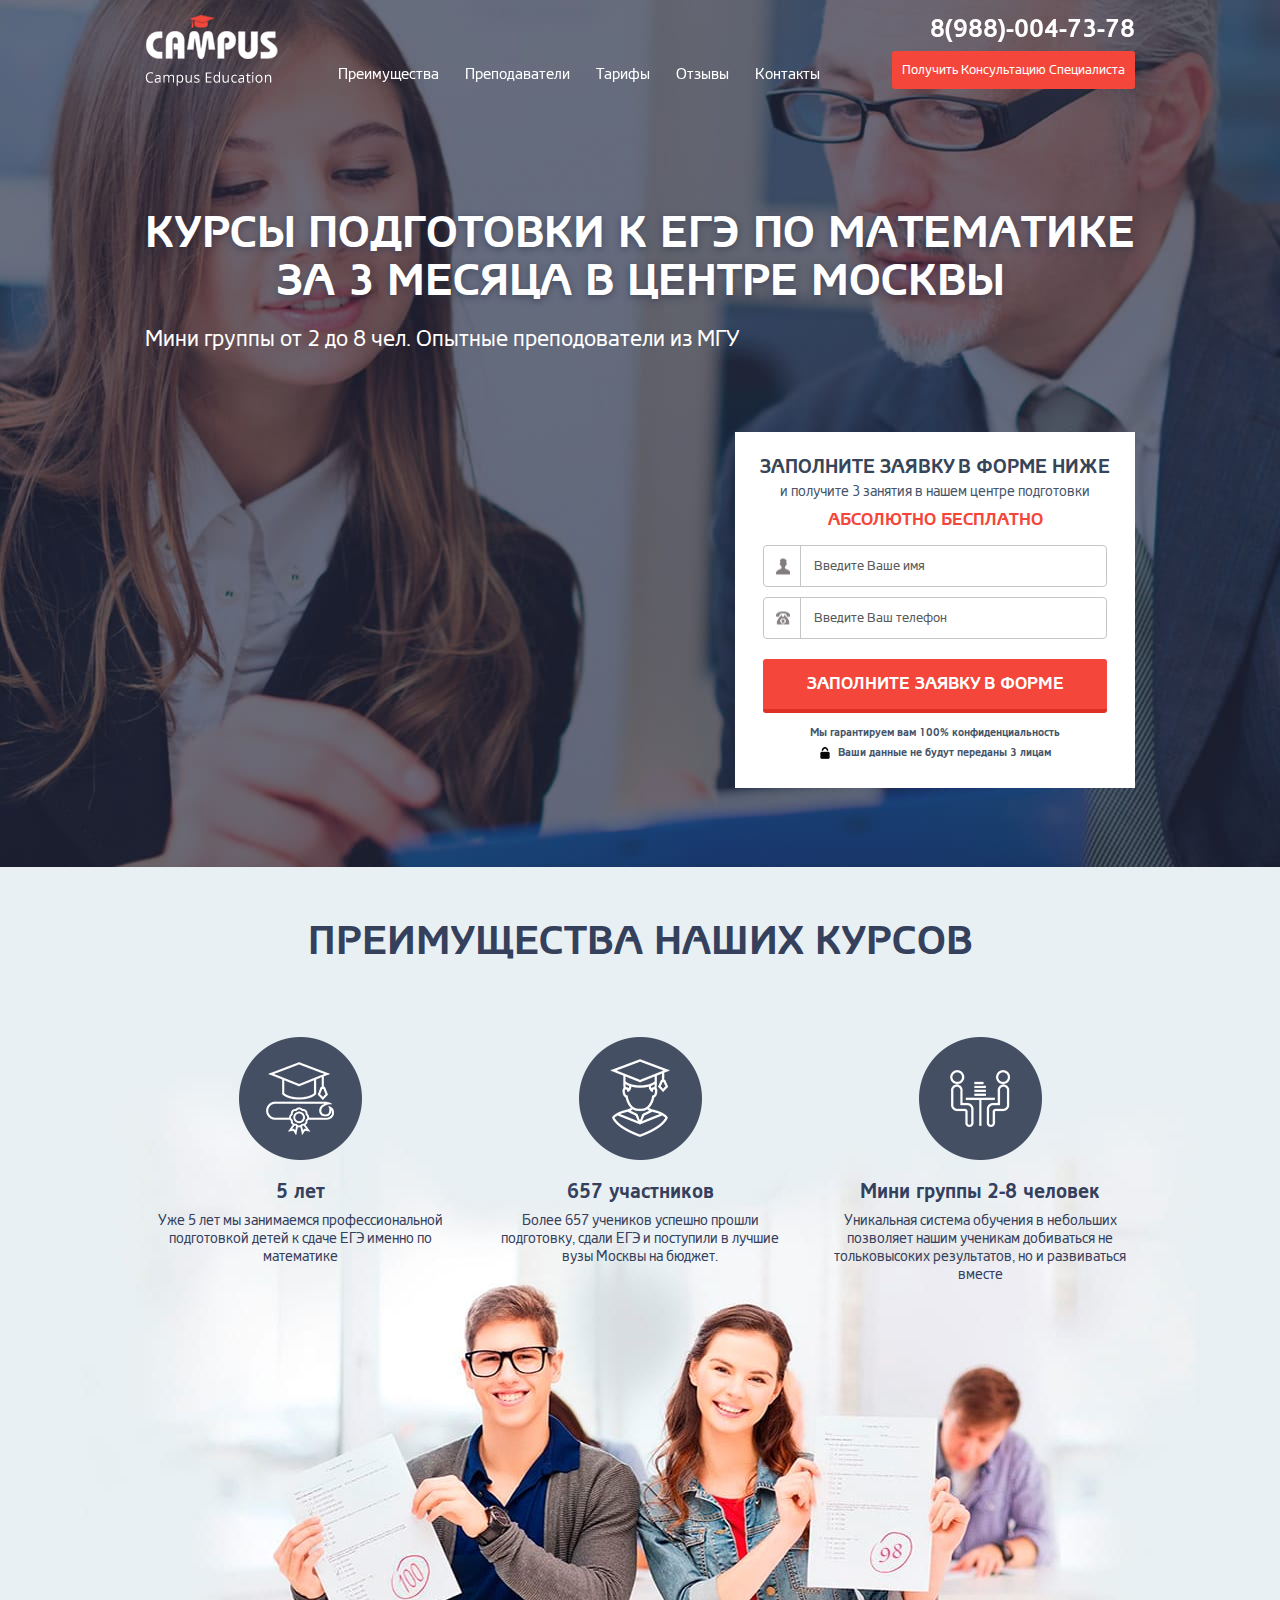
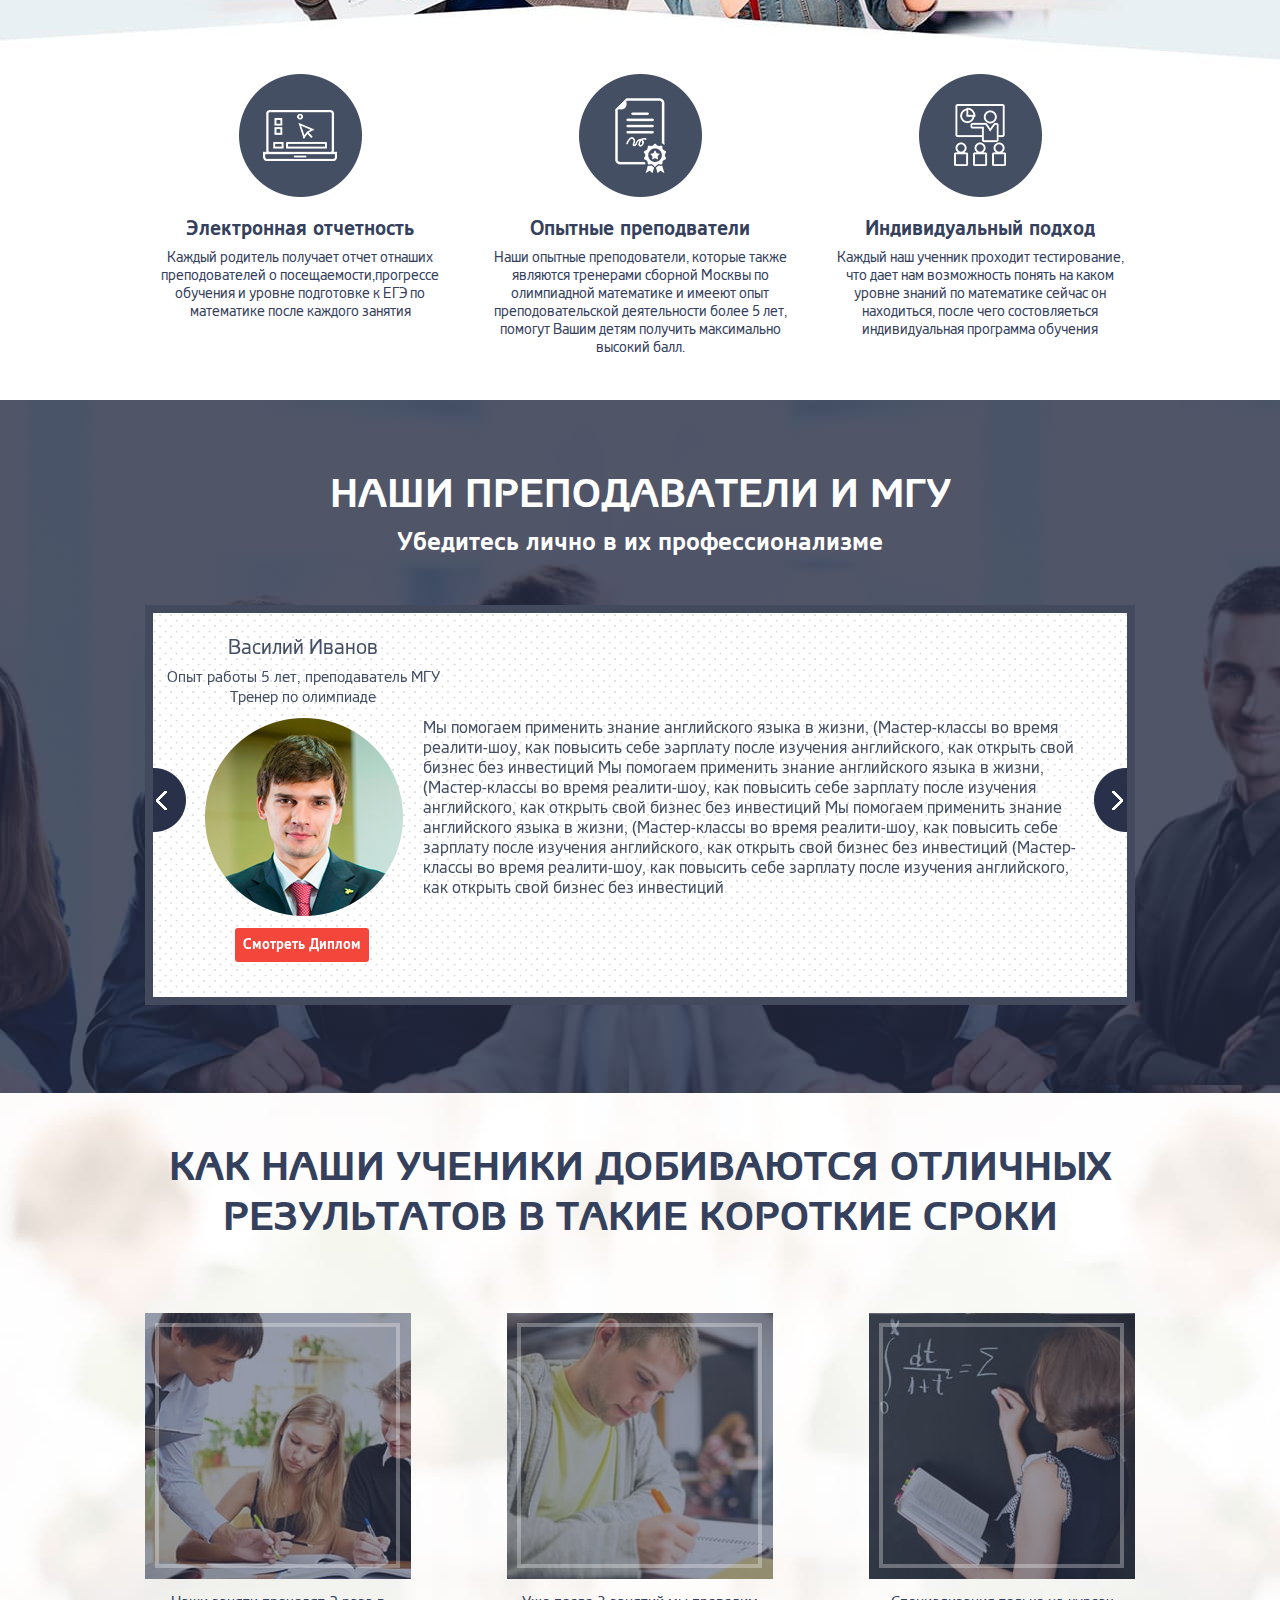
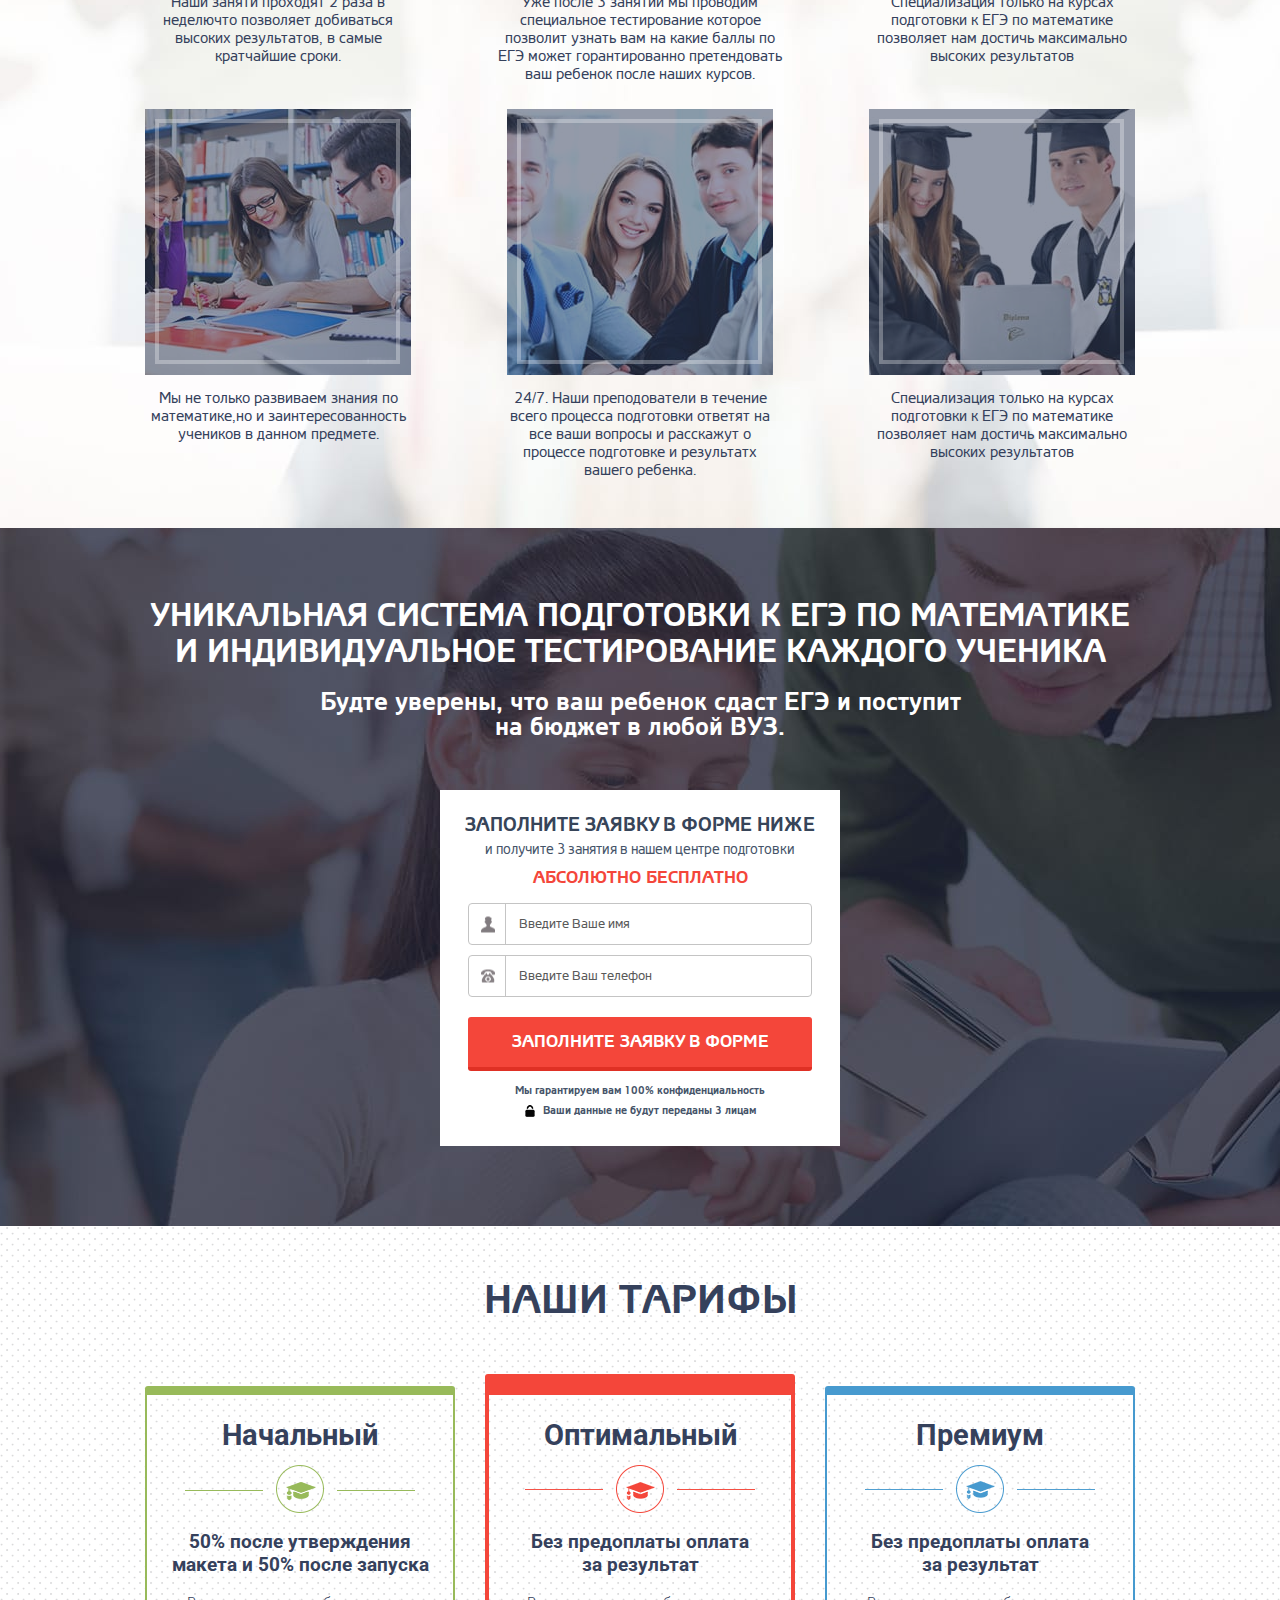
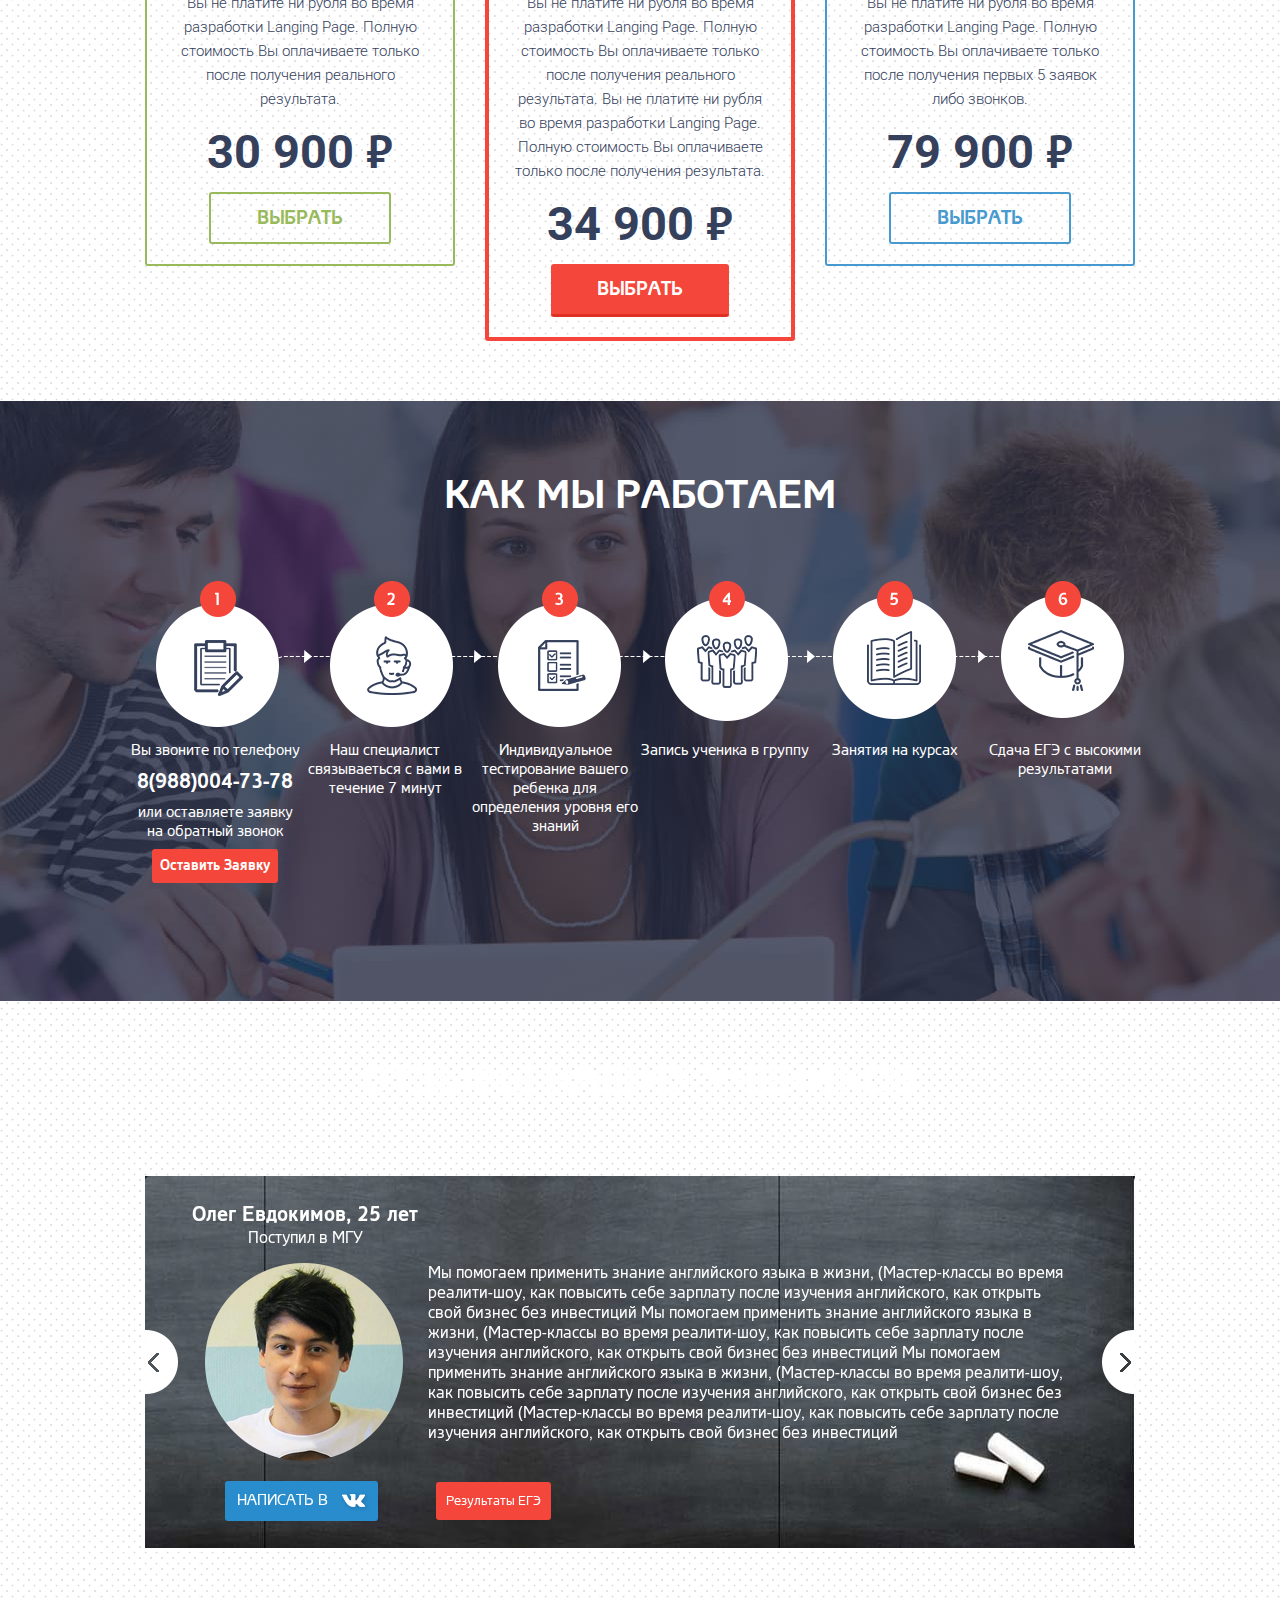
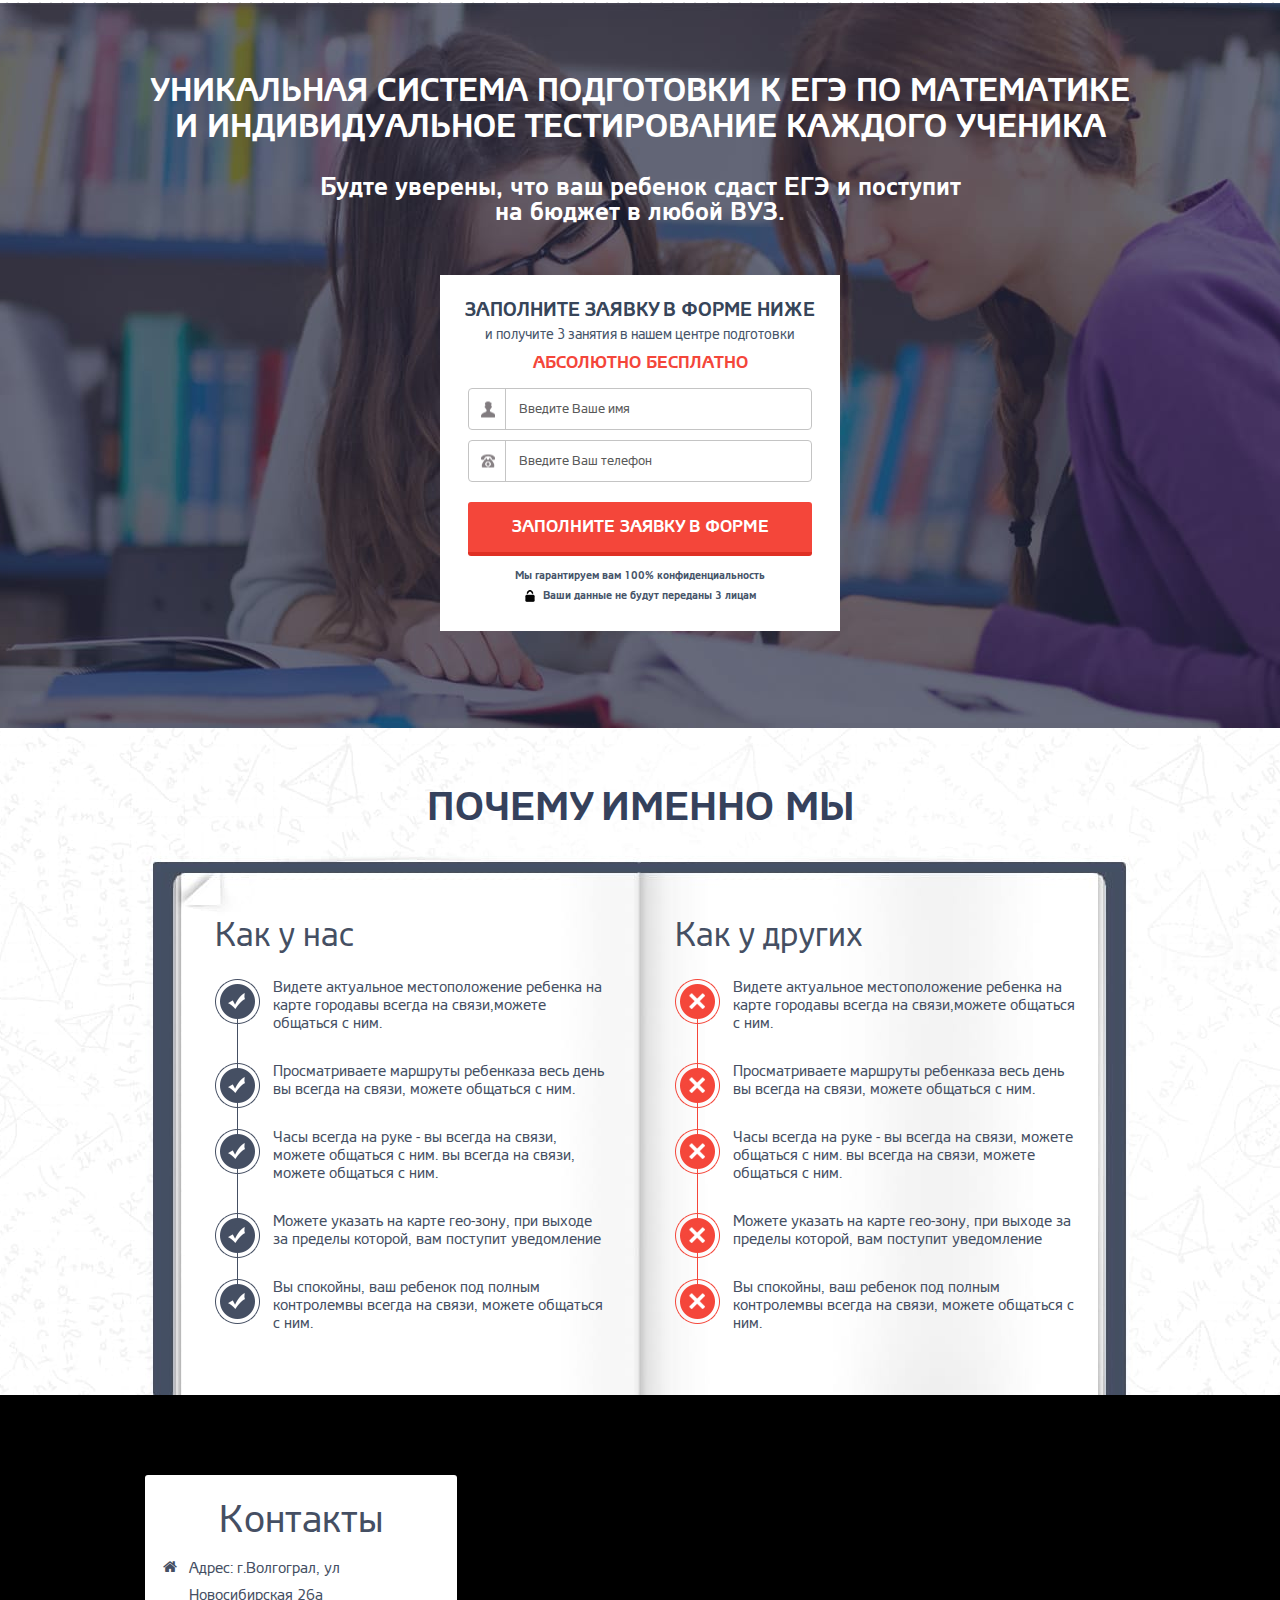
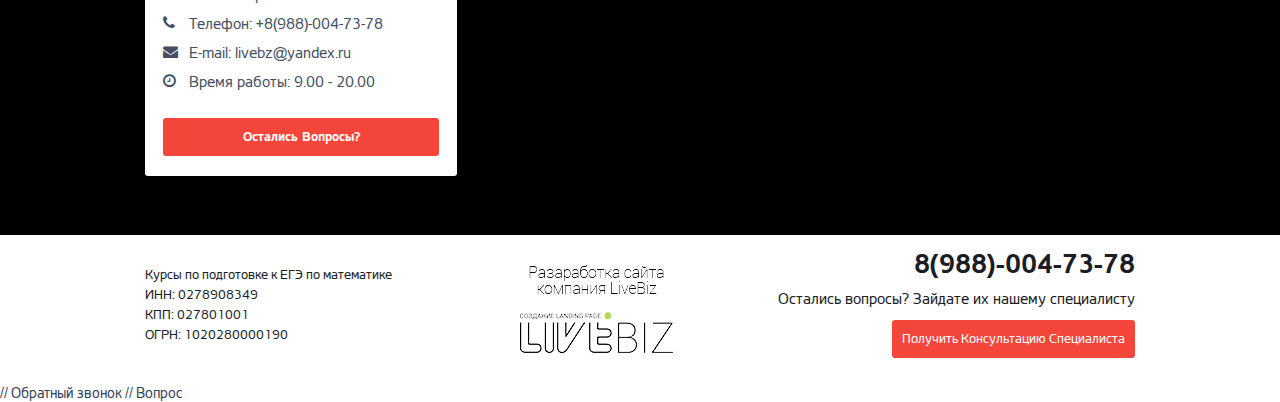
==== commit 7357f317: "v1" ====
--- a/index.html
+++ b/index.html
@@ -129,7 +129,7 @@
                                     <div class="teacher-image">
                                         <img class="img-responsive" src="images/teacher1.png" alt="">
                                     </div>
-                                    <div class="btn btn-md">Смотреть диплом</div>
+                                    <a href="images/teacher-diplom01.jpg" class="btn btn-md btn-modal">Смотреть диплом</a>
                                 </div>
                                 <div class="teacher-text">Мы помогаем применить знание английского языка в жизни, (Мастер-классы во время реалити-шоу, как повысить себе зарплату после изучения английского, как открыть свой бизнес без инвестиций Мы помогаем применить знание английского языка в жизни, (Мастер-классы во время реалити-шоу, как повысить себе зарплату после изучения английского, как открыть свой бизнес без инвестиций Мы помогаем применить знание английского языка в жизни, (Мастер-классы во время реалити-шоу, как повысить себе зарплату после изучения английского, как открыть свой бизнес без инвестиций (Мастер-классы во время реалити-шоу, как повысить себе зарплату после изучения английского, как открыть свой бизнес без инвестиций</div>
                             </div>
@@ -146,7 +146,7 @@
                                     <div class="teacher-image">
                                         <img class="img-responsive" src="images/teacher2.png" alt="">
                                     </div>
-                                    <div class="btn btn-md">Смотреть диплом</div>
+                                    <a href="images/teacher-diplom02.jpg" class="btn btn-md btn-modal">Смотреть диплом</a>
                                 </div>
                                 <div class="teacher-text">Мы помогаем применить знание английского языка в жизни, (Мастер-классы во время реалити-шоу, как повысить себе зарплату после изучения английского, как открыть свой бизнес без инвестиций Мы помогаем применить знание английского языка в жизни, (Мастер-классы во время реалити-шоу, как повысить себе зарплату после изучения английского, как открыть свой бизнес без инвестиций Мы помогаем применить знание английского языка в жизни, (Мастер-классы во время реалити-шоу, как повысить себе зарплату после изучения английского, как открыть свой бизнес без инвестиций (Мастер-классы во время реалити-шоу, как повысить себе зарплату после изучения английского, как открыть свой бизнес без инвестиций</div>
                             </div>
--- a/css/main.css
+++ b/css/main.css
@@ -2279,6 +2279,32 @@
   text-align: center;
   margin-bottom: 70px;
   text-transform: uppercase; }
+
+.done {
+  width: 100%;
+  height: 100%;
+  position: relative;
+  display: table; }
+  .done body {
+    width: 100%;
+    height: 100%;
+    text-align: center;
+    display: table-cell;
+    position: relative;
+    background: #f3f0e9;
+    vertical-align: middle; }
+  .done .done__head {
+    font-size: 60px;
+    margin-bottom: 5px;
+    text-transform: uppercase; }
+  .done .done__title {
+    font-size: 45px;
+    margin-bottom: 20px; }
+  .done .done__text {
+    font-size: 30px;
+    text-align: center;
+    margin-bottom: 50px;
+    padding-top: 40px; }
 
 .btn {
   margin: 0;
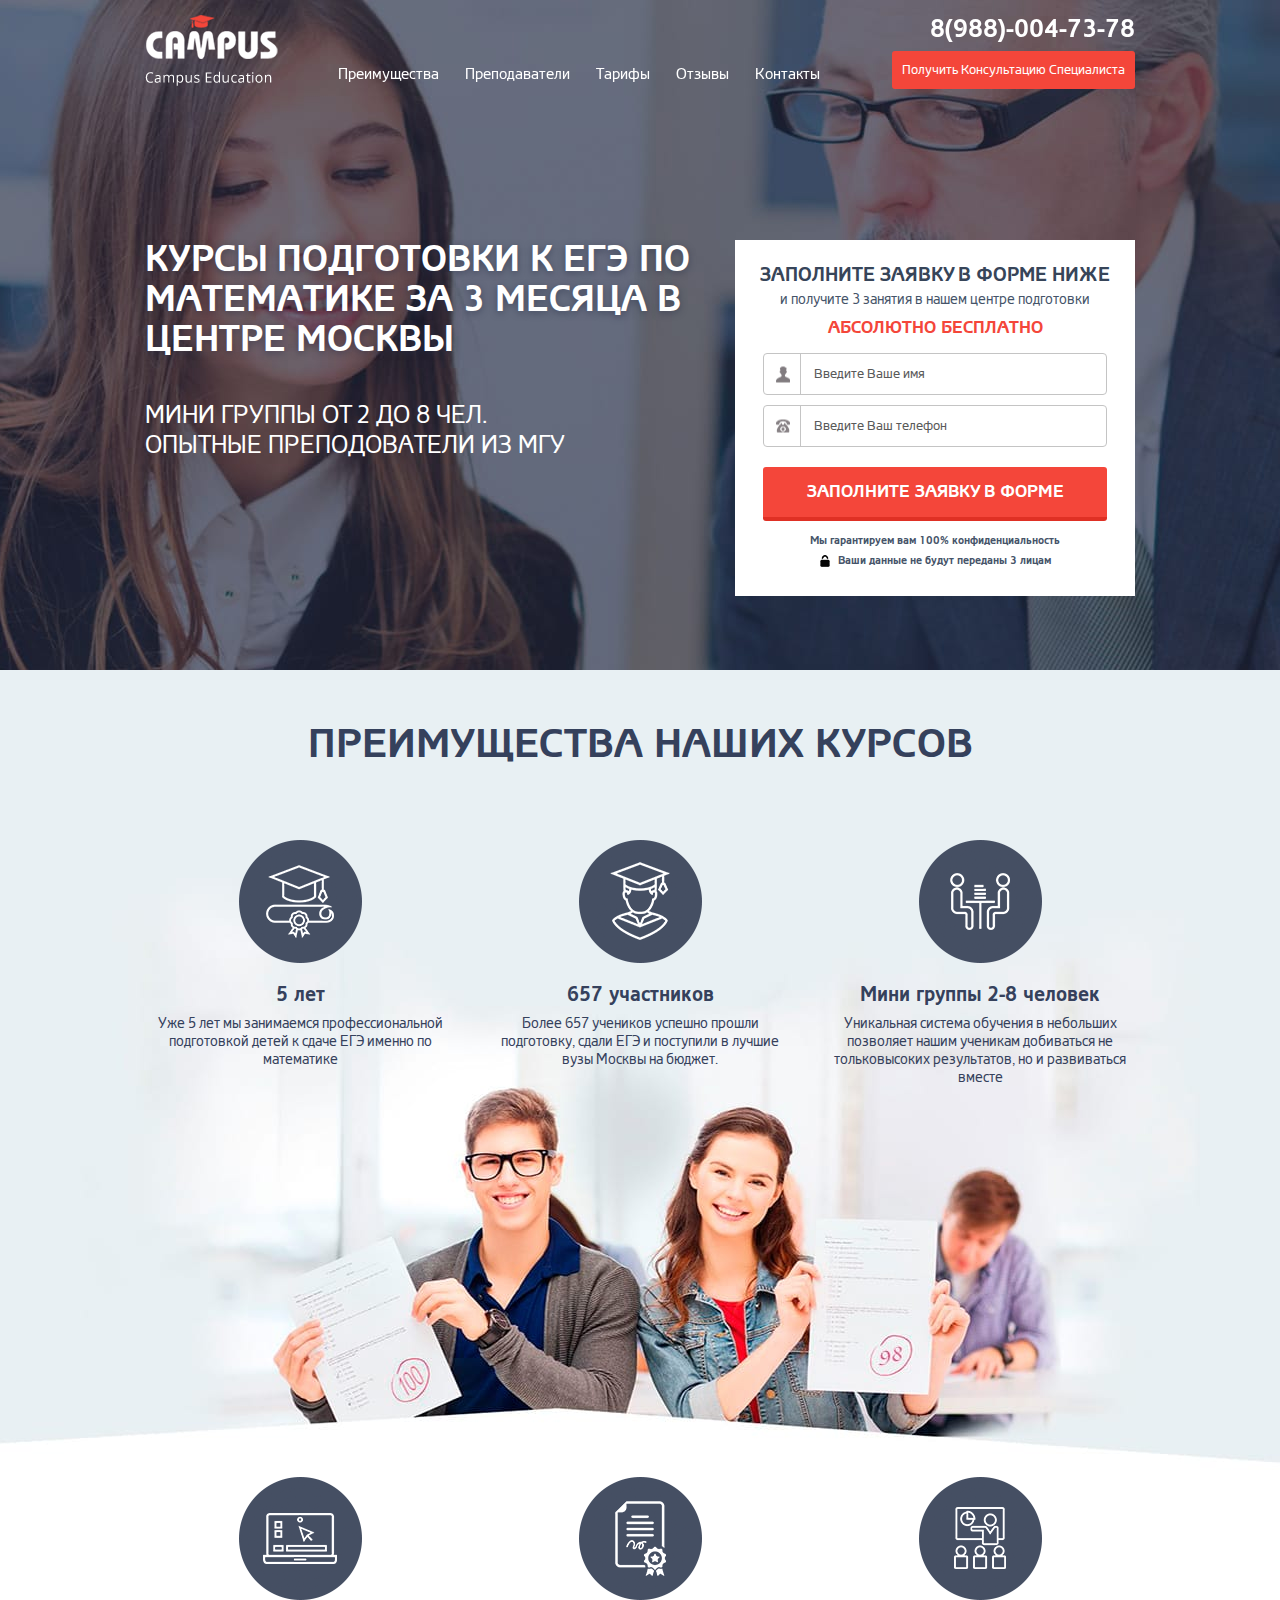
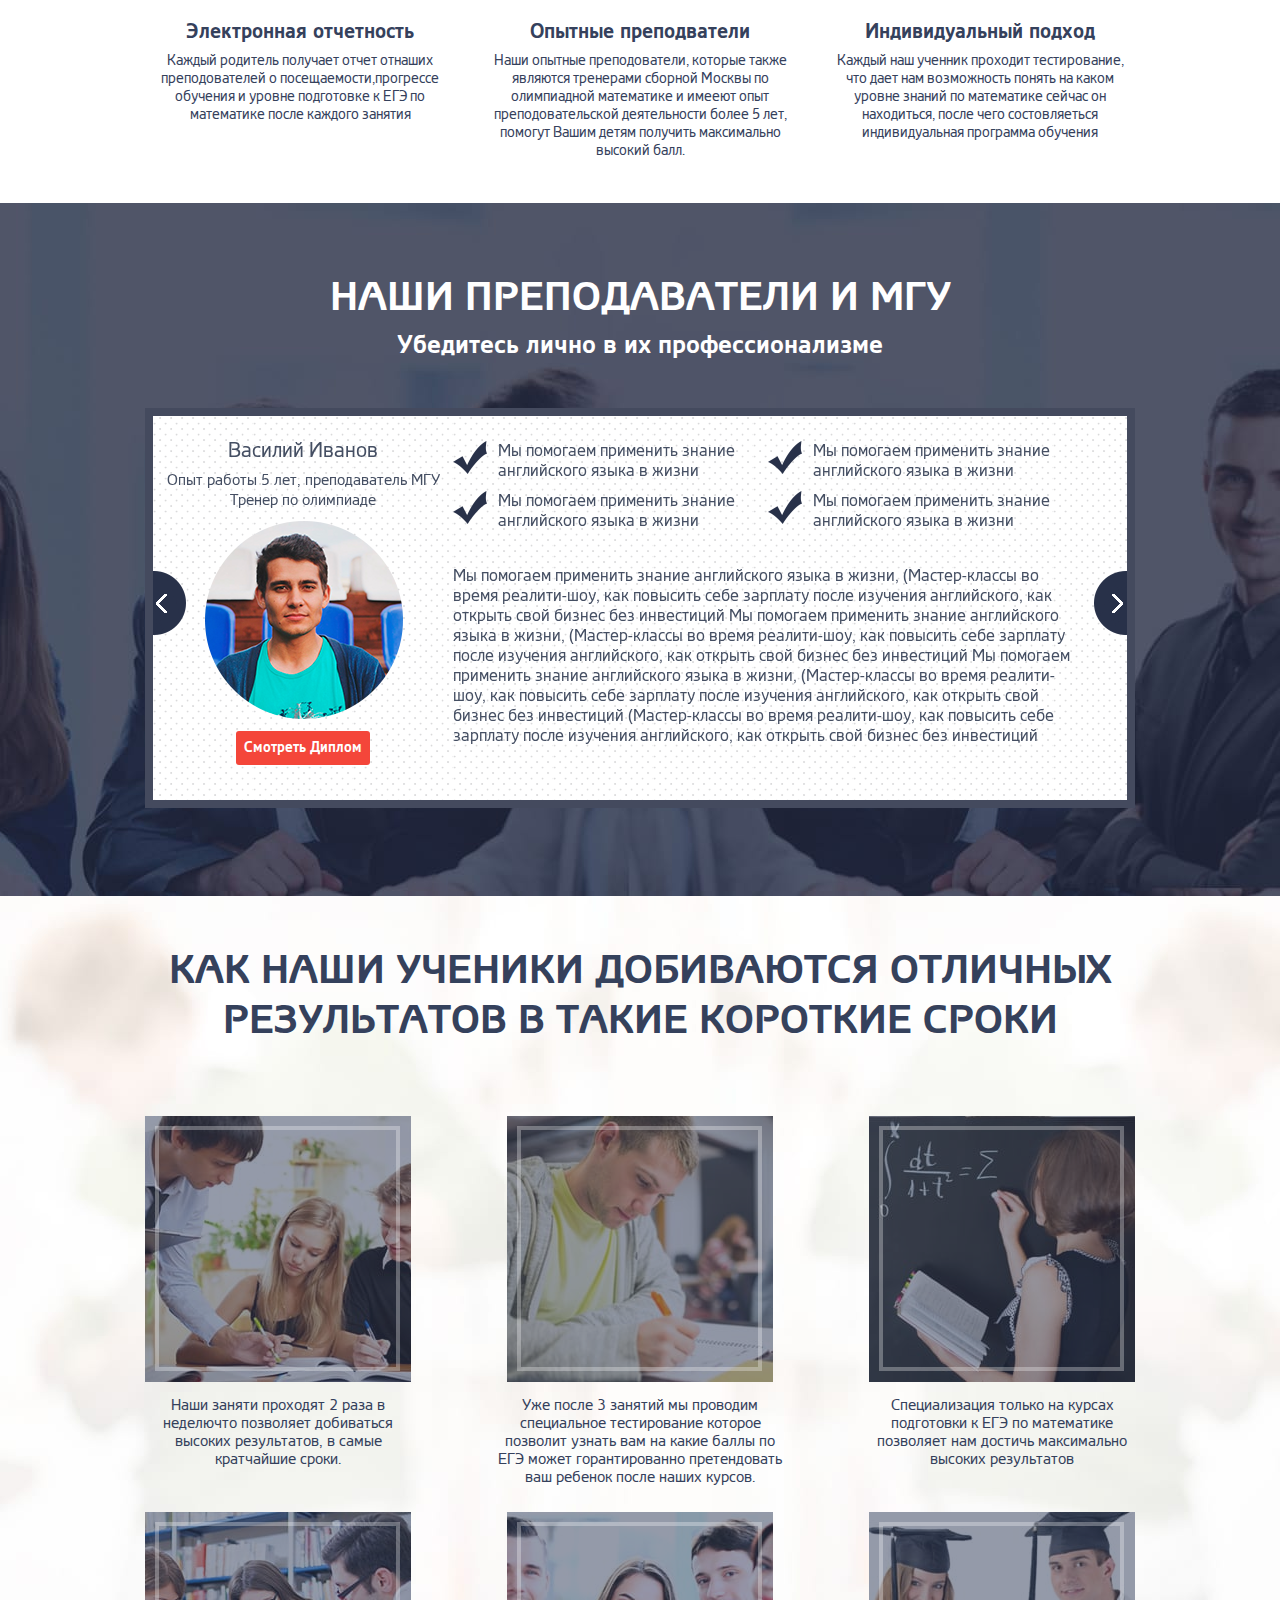
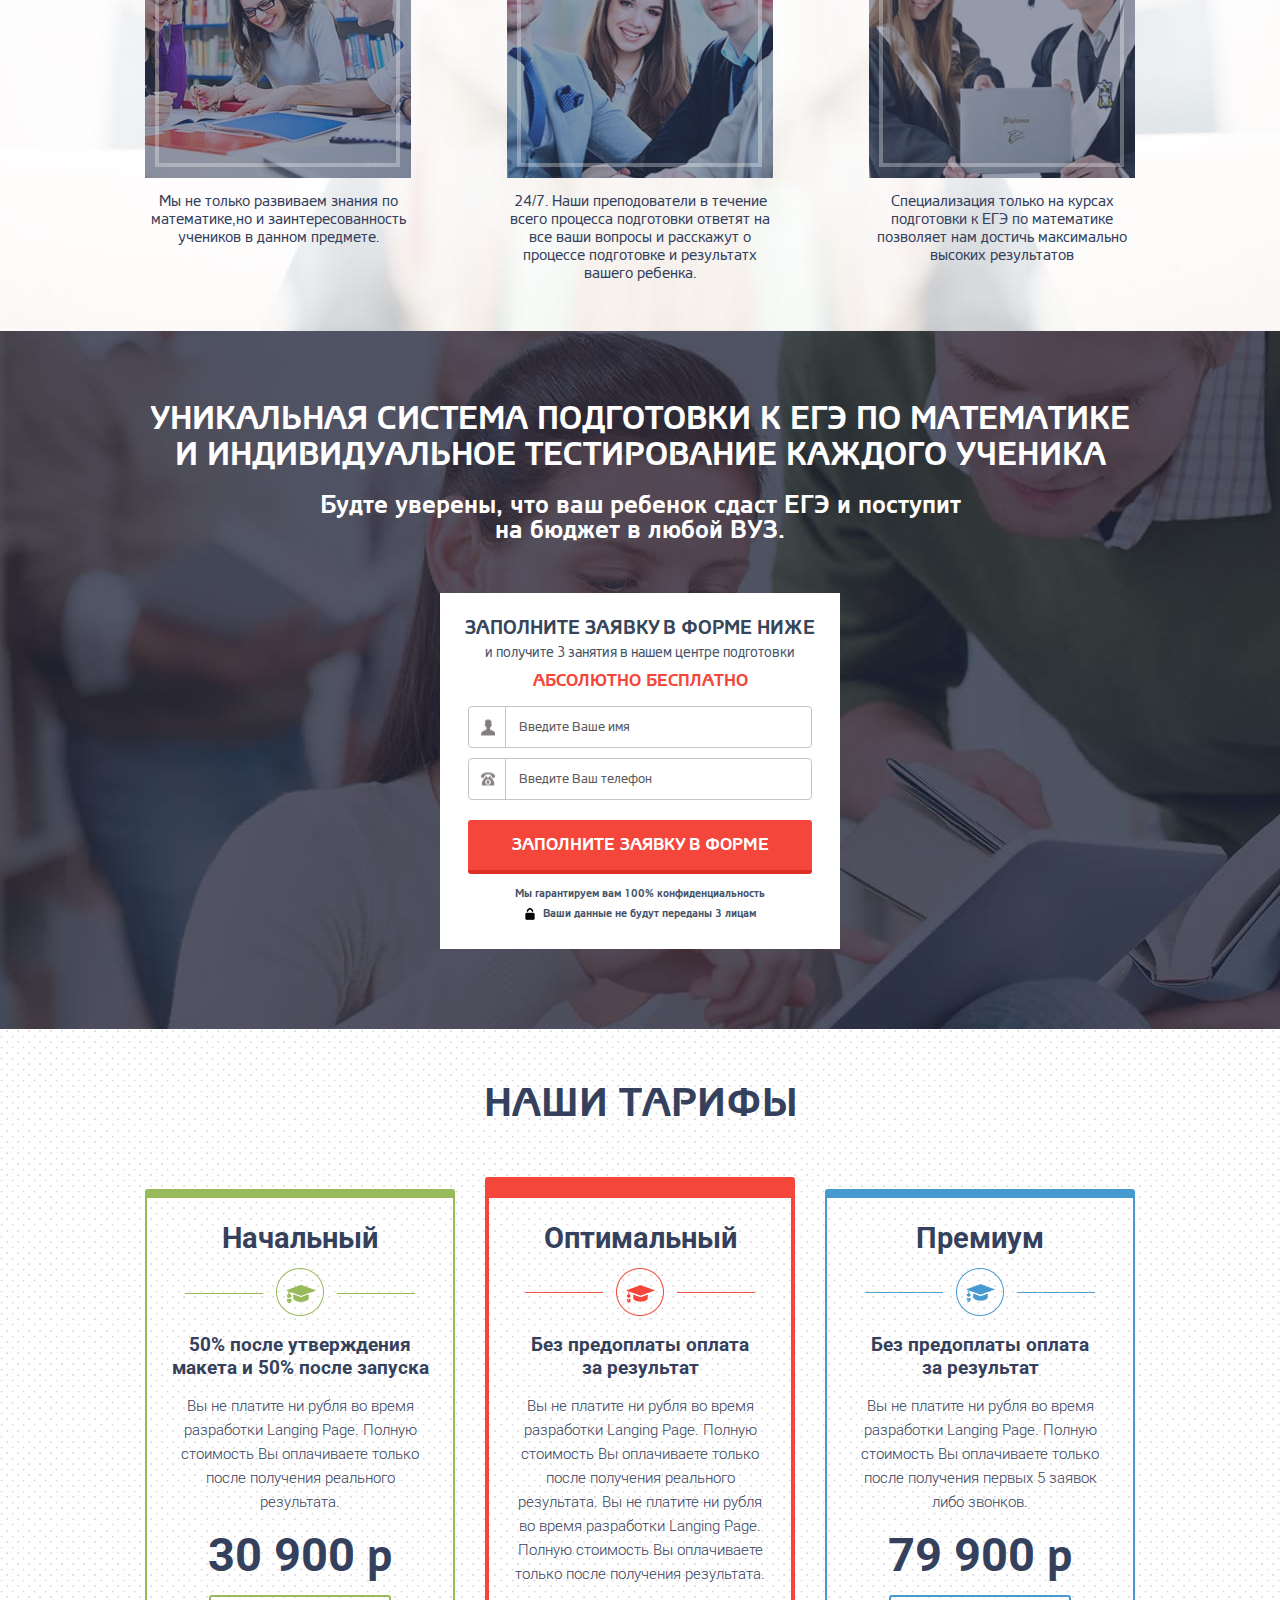
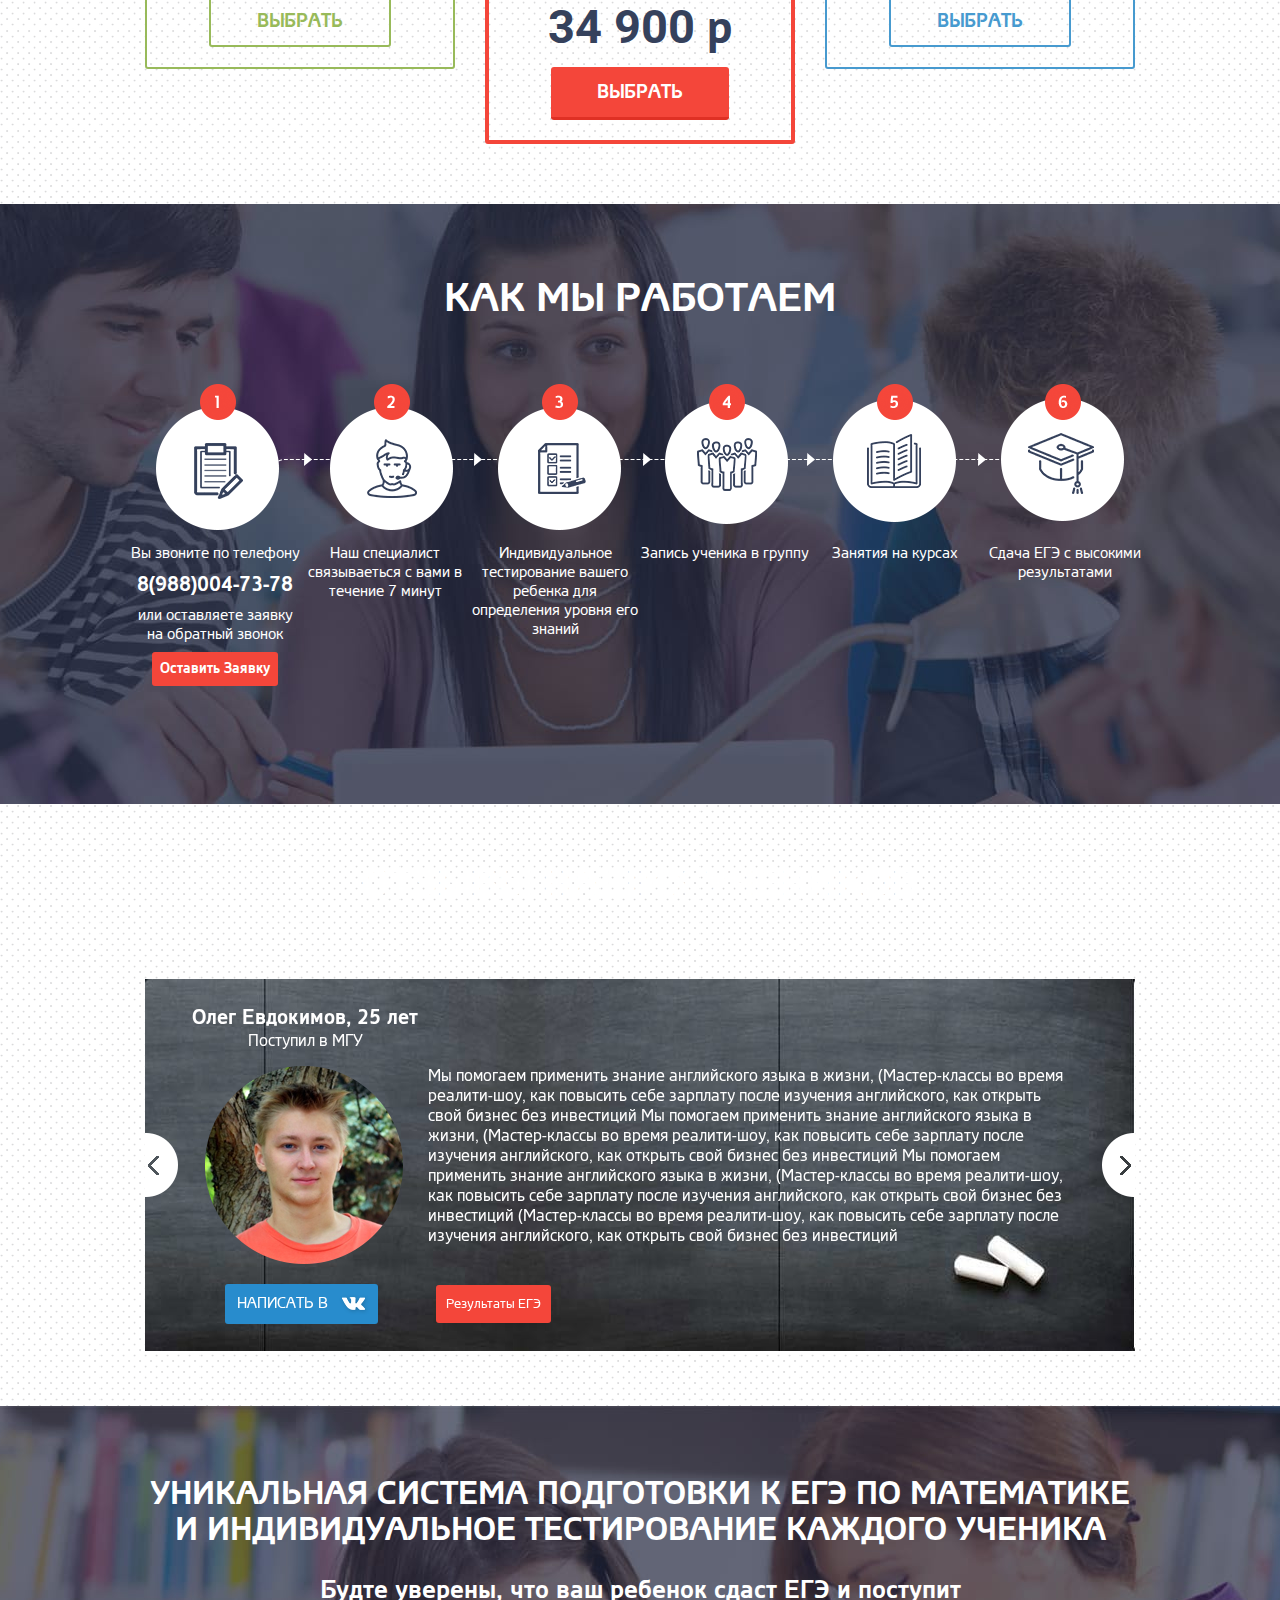
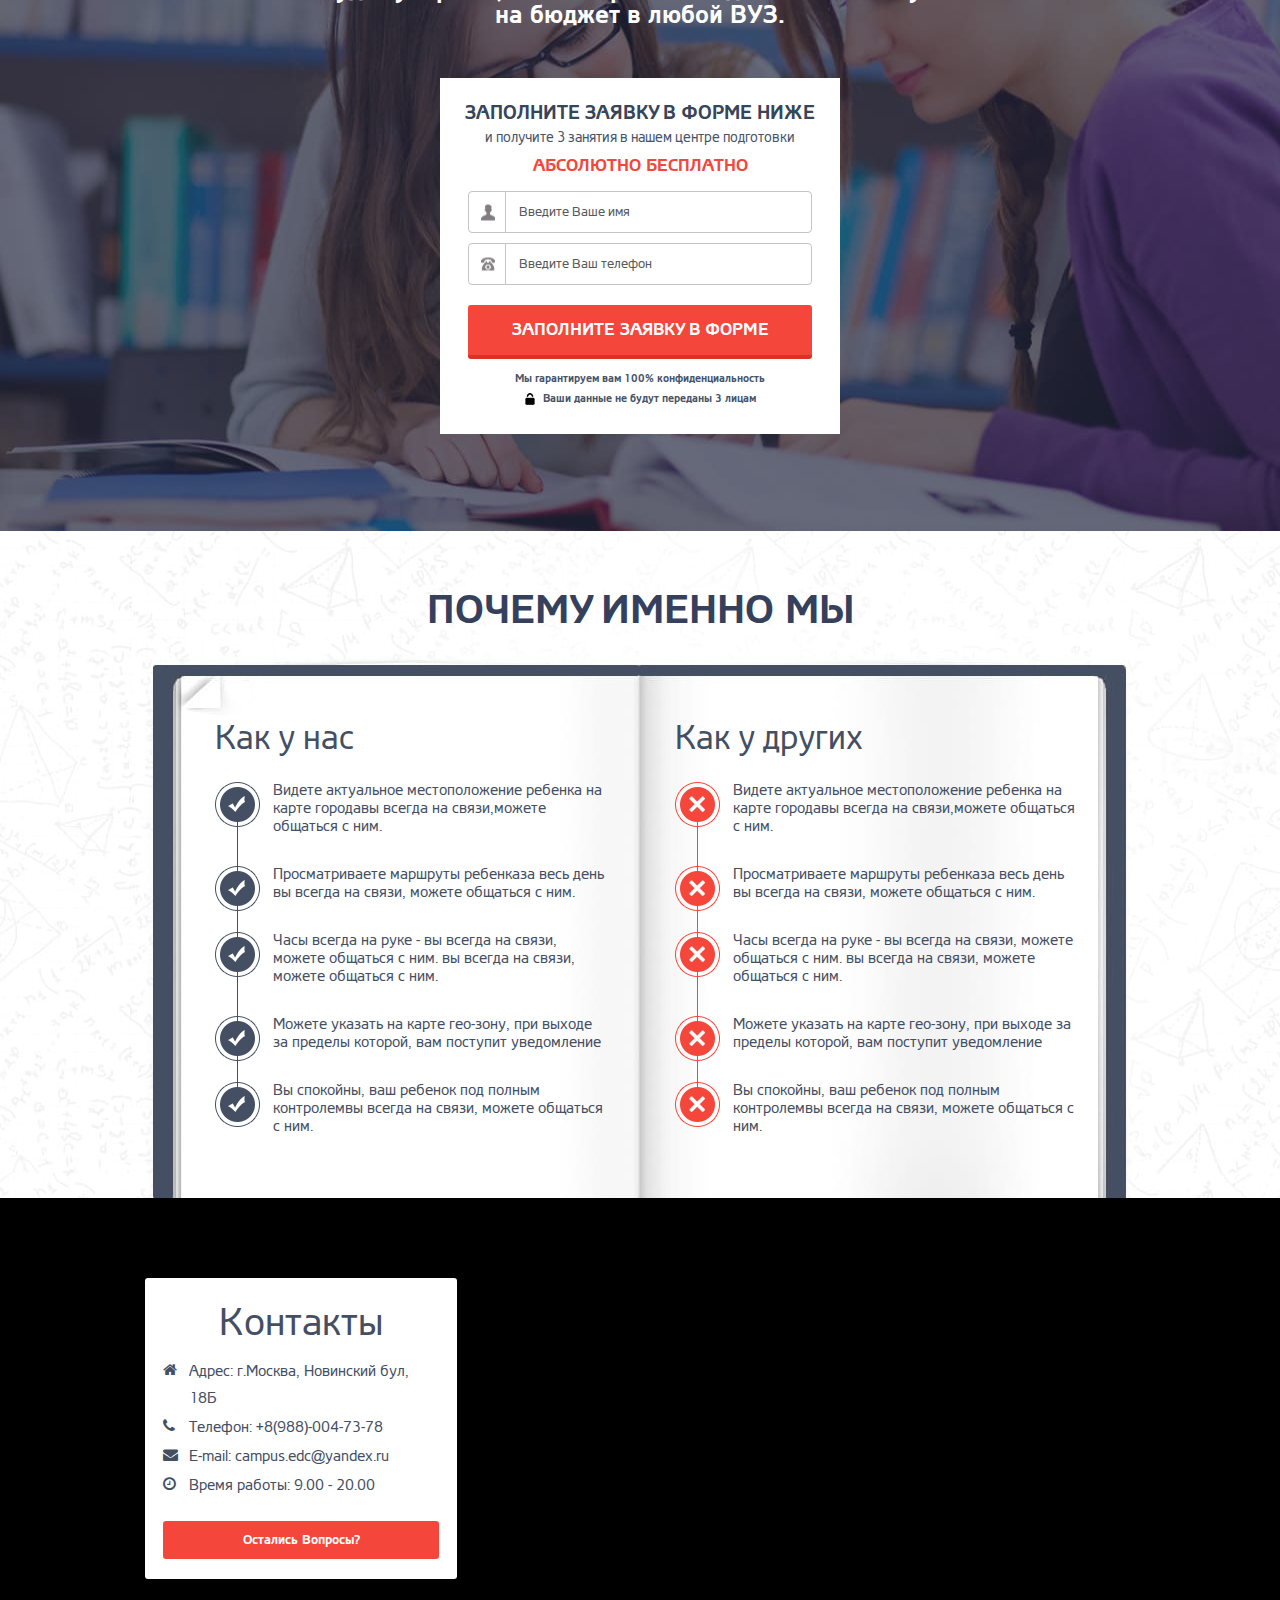
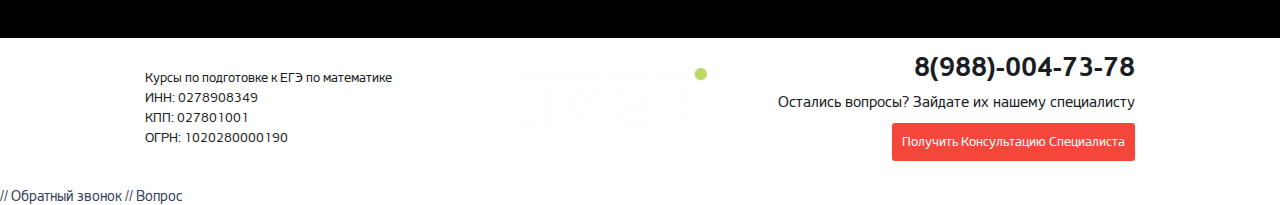
==== commit 54962b2b: "v1" ====
--- a/index.html
+++ b/index.html
@@ -43,10 +43,12 @@
         <section class="b01">
             <div class="label"></div>
             <div class="container">
-                <h1>Курсы подготовки к ЕГЭ по математике<br/>за 3 месяца в центре Москвы</h1>
-                <div class="text">Мини группы от 2 до 8 чел. Опытные преподователи из МГУ</div>
 
                 <div class="clearfix">
+                    <div class="text-block">
+                        <h1>Курсы подготовки к ЕГЭ по математике за 3 месяца в центре Москвы</h1>
+                        <div class="text">Мини группы от 2 до 8 чел.<br/>Опытные преподователи из МГУ</div>
+                    </div>
                     <div class="form-block">
 
                         <div class="form-title">
@@ -118,37 +120,80 @@
 
                 <div class="teachers">
                     <div class="teachers-slider">
+
                         <div class="teacher-item">
-                            <div class="teacher-author">
-                                <div class="teacher-name">Василий Иванов</div>
-                                <span>Опыт работы 5 лет, преподаватель МГУ</span>
-                                <span>Тренер по олимпиаде</span>
-                            </div>
                             <div class="clearfix">
+
                                 <div class="teacher-left">
+                                    <div class="teacher-author">
+                                        <div class="teacher-name">Василий Иванов</div>
+                                        <span>Опыт работы 5 лет, преподаватель МГУ</span>
+                                        <span>Тренер по олимпиаде</span>
+                                    </div>
                                     <div class="teacher-image">
                                         <img class="img-responsive" src="images/teacher1.png" alt="">
                                     </div>
                                     <a href="images/teacher-diplom01.jpg" class="btn btn-md btn-modal">Смотреть диплом</a>
+
                                 </div>
-                                <div class="teacher-text">Мы помогаем применить знание английского языка в жизни, (Мастер-классы во время реалити-шоу, как повысить себе зарплату после изучения английского, как открыть свой бизнес без инвестиций Мы помогаем применить знание английского языка в жизни, (Мастер-классы во время реалити-шоу, как повысить себе зарплату после изучения английского, как открыть свой бизнес без инвестиций Мы помогаем применить знание английского языка в жизни, (Мастер-классы во время реалити-шоу, как повысить себе зарплату после изучения английского, как открыть свой бизнес без инвестиций (Мастер-классы во время реалити-шоу, как повысить себе зарплату после изучения английского, как открыть свой бизнес без инвестиций</div>
+                                <div class="teacher-text">
+                                    <ul class="teacher-skill clearfix">
+                                        <li>Мы помогаем применить знание английского языка в жизни</li>
+                                        <li>Мы помогаем применить знание английского языка в жизни</li>
+                                        <li>Мы помогаем применить знание английского языка в жизни</li>
+                                        <li>Мы помогаем применить знание английского языка в жизни</li>
+                                    </ul>
+                                    Мы помогаем применить знание английского языка в жизни, (Мастер-классы во время реалити-шоу, как повысить себе зарплату после изучения английского, как открыть свой бизнес без инвестиций Мы помогаем применить знание английского языка в жизни, (Мастер-классы во время реалити-шоу, как повысить себе зарплату после изучения английского, как открыть свой бизнес без инвестиций Мы помогаем применить знание английского языка в жизни, (Мастер-классы во время реалити-шоу, как повысить себе зарплату после изучения английского, как открыть свой бизнес без инвестиций (Мастер-классы во время реалити-шоу, как повысить себе зарплату после изучения английского, как открыть свой бизнес без инвестиций</div>
                             </div>
                         </div>
 
                         <div class="teacher-item">
-                            <div class="teacher-author">
-                                <div class="teacher-name">Василий Иванов</div>
-                                <span>Опыт работы 5 лет, преподаватель МГУ</span>
-                                <span>Тренер по олимпиаде</span>
-                            </div>
                             <div class="clearfix">
                                 <div class="teacher-left">
+                                    <div class="teacher-author">
+                                        <div class="teacher-name">Василий Иванов</div>
+                                        <span>Опыт работы 5 лет, преподаватель МГУ</span>
+                                        <span>Тренер по олимпиаде</span>
+                                    </div>
                                     <div class="teacher-image">
                                         <img class="img-responsive" src="images/teacher2.png" alt="">
                                     </div>
                                     <a href="images/teacher-diplom02.jpg" class="btn btn-md btn-modal">Смотреть диплом</a>
                                 </div>
-                                <div class="teacher-text">Мы помогаем применить знание английского языка в жизни, (Мастер-классы во время реалити-шоу, как повысить себе зарплату после изучения английского, как открыть свой бизнес без инвестиций Мы помогаем применить знание английского языка в жизни, (Мастер-классы во время реалити-шоу, как повысить себе зарплату после изучения английского, как открыть свой бизнес без инвестиций Мы помогаем применить знание английского языка в жизни, (Мастер-классы во время реалити-шоу, как повысить себе зарплату после изучения английского, как открыть свой бизнес без инвестиций (Мастер-классы во время реалити-шоу, как повысить себе зарплату после изучения английского, как открыть свой бизнес без инвестиций</div>
+                                <div class="teacher-text">
+                                    <ul class="teacher-skill clearfix">
+                                        <li>Мы помогаем применить знание английского языка в жизни</li>
+                                        <li>Мы помогаем применить знание английского языка в жизни</li>
+                                        <li>Мы помогаем применить знание английского языка в жизни</li>
+                                        <li>Мы помогаем применить знание английского языка в жизни</li>
+                                    </ul>
+                                    Мы помогаем применить знание английского языка в жизни, (Мастер-классы во время реалити-шоу, как повысить себе зарплату после изучения английского, как открыть свой бизнес без инвестиций Мы помогаем применить знание английского языка в жизни, (Мастер-классы во время реалити-шоу, как повысить себе зарплату после изучения английского, как открыть свой бизнес без инвестиций Мы помогаем применить знание английского языка в жизни, (Мастер-классы во время реалити-шоу, как повысить себе зарплату после изучения английского, как открыть свой бизнес без инвестиций (Мастер-классы во время реалити-шоу, как повысить себе зарплату после изучения английского, как открыть свой бизнес без инвестиций</div>
+                            </div>
+                        </div>
+
+                        <div class="teacher-item">
+                            <div class="clearfix">
+
+                                <div class="teacher-left">
+                                    <div class="teacher-author">
+                                        <div class="teacher-name">Василий Иванов</div>
+                                        <span>Опыт работы 5 лет, преподаватель МГУ</span>
+                                        <span>Тренер по олимпиаде</span>
+                                    </div>
+
+                                    <div class="teacher-image">
+                                        <img class="img-responsive" src="images/teacher2.png" alt="">
+                                    </div>
+                                    <a href="images/teacher-diplom03.jpg" class="btn btn-md btn-modal">Смотреть диплом</a>
+                                </div>
+                                <div class="teacher-text">
+                                    <ul class="teacher-skill clearfix">
+                                        <li>Мы помогаем применить знание английского языка в жизни</li>
+                                        <li>Мы помогаем применить знание английского языка в жизни</li>
+                                        <li>Мы помогаем применить знание английского языка в жизни</li>
+                                        <li>Мы помогаем применить знание английского языка в жизни</li>
+                                    </ul>
+                                    Мы помогаем применить знание английского языка в жизни, (Мастер-классы во время реалити-шоу, как повысить себе зарплату после изучения английского, как открыть свой бизнес без инвестиций Мы помогаем применить знание английского языка в жизни, (Мастер-классы во время реалити-шоу, как повысить себе зарплату после изучения английского, как открыть свой бизнес без инвестиций Мы помогаем применить знание английского языка в жизни, (Мастер-классы во время реалити-шоу, как повысить себе зарплату после изучения английского, как открыть свой бизнес без инвестиций (Мастер-классы во время реалити-шоу, как повысить себе зарплату после изучения английского, как открыть свой бизнес без инвестиций</div>
                             </div>
                         </div>
                     </div>
@@ -243,7 +288,7 @@
                         <div class="tariff-name">Начальный</div>
                         <div class="tariff-legend">50% после утверждения<br/>макета и 50% после запуска</div>
                         <div class="tariff-text">Вы не платите ни рубля во время разработки Langing Page. Полную стоимость Вы оплачиваете только после получения реального результата.</div>
-                        <div class="tariff-price">30 900 <span>⃏</span></div>
+                        <div class="tariff-price">30 900 <span>p</span></div>
                         <a href="#callback" class="btn-tariff btn-modal">Выбрать</a>
                     </li>
 
@@ -251,7 +296,7 @@
                         <div class="tariff-name">Оптимальный</div>
                         <div class="tariff-legend">Без предоплаты оплата<br/>за результат</div>
                         <div class="tariff-text">Вы не платите ни рубля во время разработки Langing Page. Полную стоимость Вы оплачиваете только после получения реального результата. Вы не платите ни рубля во время разработки Langing Page. Полную стоимость Вы оплачиваете только после получения результата.</div>
-                        <div class="tariff-price">34 900 <span>⃏</span></div>
+                        <div class="tariff-price">34 900 <span>p</span></div>
                         <a href="#callback" class="btn-tariff btn-modal">Выбрать</a>
                     </li>
 
@@ -259,7 +304,7 @@
                         <div class="tariff-name">Премиум</div>
                         <div class="tariff-legend">Без предоплаты оплата<br/>за результат</div>
                         <div class="tariff-text">Вы не платите ни рубля во время разработки Langing Page. Полную стоимость Вы оплачиваете только после получения первых 5 заявок либо звонков.</div>
-                        <div class="tariff-price">79 900 <span>⃏</span></div>
+                        <div class="tariff-price">79 900 <span>p</span></div>
                         <a href="#callback" class="btn-tariff btn-modal">Выбрать</a>
                     </li>
                 </ul>
@@ -303,6 +348,7 @@
                         <a href="#" class="btn btn-vk">Написать в</a>
                         <a href="#" class="btn btn-sm">Результаты ЕГЭ</a>
                     </div>
+
                     <div class="review-item">
                         <div class="review-author">
                             Олег Евдокимов, 25 лет
@@ -310,7 +356,22 @@
                         </div>
                         <div class="clearfix">
                             <div class="review-image">
-                                <img class="img-responsive" src="images/review01.png" alt="">
+                                <img class="img-responsive" src="images/review02.png" alt="">
+                            </div>
+                            <div class="review-text">Мы помогаем применить знание английского языка в жизни, (Мастер-классы во время реалити-шоу, как повысить себе зарплату после изучения английского, как открыть свой бизнес без инвестиций Мы помогаем применить знание английского языка в жизни, (Мастер-классы во время реалити-шоу, как повысить себе зарплату после изучения английского, как открыть свой бизнес без инвестиций Мы помогаем применить знание английского языка в жизни, (Мастер-классы во время реалити-шоу, как повысить себе зарплату после изучения английского, как открыть свой бизнес без инвестиций (Мастер-классы во время реалити-шоу, как повысить себе зарплату после изучения английского, как открыть свой бизнес без инвестиций</div>
+                        </div>
+                        <a href="#" class="btn btn-vk">Написать в</a>
+                        <a href="#" class="btn btn-sm">Результаты ЕГЭ</a>
+                    </div>
+
+                    <div class="review-item">
+                        <div class="review-author">
+                            Олег Евдокимов, 25 лет
+                            <span>Поступил в МГУ</span>
+                        </div>
+                        <div class="clearfix">
+                            <div class="review-image">
+                                <img class="img-responsive" src="images/review03.png" alt="">
                             </div>
                             <div class="review-text">Мы помогаем применить знание английского языка в жизни, (Мастер-классы во время реалити-шоу, как повысить себе зарплату после изучения английского, как открыть свой бизнес без инвестиций Мы помогаем применить знание английского языка в жизни, (Мастер-классы во время реалити-шоу, как повысить себе зарплату после изучения английского, как открыть свой бизнес без инвестиций Мы помогаем применить знание английского языка в жизни, (Мастер-классы во время реалити-шоу, как повысить себе зарплату после изучения английского, как открыть свой бизнес без инвестиций (Мастер-классы во время реалити-шоу, как повысить себе зарплату после изучения английского, как открыть свой бизнес без инвестиций</div>
                         </div>
@@ -391,7 +452,7 @@
                         <ul>
                             <li class="item1">
                                 <i class="fa fa-home"></i>
-                                <span>Адрес:  г.Волгограл, ул Новосибирская 26а</span>
+                                <span>Адрес:  г.Москва, Новинский бул, 18Б</span>
                             </li>
                             <li class="item2">
                                 <i class="fa fa-phone"></i>
@@ -399,7 +460,7 @@
                             </li>
                             <li class="item3">
                                 <i class="fa fa-envelope"></i>
-                                <span>E-mail: livebz@yandex.ru</span>
+                                <span>E-mail: campus.edc@yandex.ru</span>
                             </li>
                             <li class="item4">
                                 <i class="fa fa-clock-o"></i>
@@ -503,5 +564,36 @@
         <script src="js/vendor/jquery.maskedinput.min.js"></script>
         <script src="js/vendor/validator.js"></script>
         <script src="js/main.js"></script>
+
+        <!-- Yandex.Metrika counter -->
+        <script type="text/javascript">
+            (function (d, w, c) {
+                (w[c] = w[c] || []).push(function() {
+                    try {
+                        w.yaCounter34887060 = new Ya.Metrika({
+                            id:34887060,
+                            clickmap:true,
+                            trackLinks:true,
+                            accurateTrackBounce:true,
+                            webvisor:true,
+                            trackHash:true
+                        });
+                    } catch(e) { }
+                });
+
+                var n = d.getElementsByTagName("script")[0],
+                        s = d.createElement("script"),
+                        f = function () { n.parentNode.insertBefore(s, n); };
+                s.type = "text/javascript";
+                s.async = true;
+                s.src = "https://mc.yandex.ru/metrika/watch.js";
+
+                if (w.opera == "[object Opera]") {
+                    d.addEventListener("DOMContentLoaded", f, false);
+                } else { f(); }
+            })(document, window, "yandex_metrika_callbacks");
+        </script>
+        <noscript><div><img src="https://mc.yandex.ru/watch/34887060" style="position:absolute; left:-9999px;" alt="" /></div></noscript>
+        <!-- /Yandex.Metrika counter -->
     </body>
 </html>
--- a/css/main.css
+++ b/css/main.css
@@ -2752,22 +2752,25 @@
 
 .b01 {
   color: #fff;
-  height: 867px;
-  padding-top: 210px;
+  height: 670px;
+  padding-top: 240px;
   position: relative;
   background: url("../img/b01_bg.jpg") 50% 0 no-repeat; }
   .b01 h1 {
-    font-size: 44px;
+    font-size: 36px;
     font-weight: 700;
-    line-height: 48px;
-    text-align: center;
-    margin-bottom: 20px;
+    line-height: 40px;
+    margin-bottom: 40px;
     text-transform: uppercase;
     text-shadow: 0px 2px 7px rgba(40, 48, 71, 0.55); }
   .b01 .text {
-    font-size: 22px;
-    line-height: 26px;
-    margin-bottom: 80px; }
+    font-size: 24px;
+    line-height: 30px;
+    margin-bottom: 80px;
+    text-transform: uppercase; }
+  .b01 .text-block {
+    float: left;
+    width: 580px; }
   .b01 .form-block {
     float: right;
     position: relative; }
@@ -2838,8 +2841,8 @@
     .b03 .teachers .teacher-item {
       outline: none; }
     .b03 .teachers .teacher-author {
-      width: 300px;
       font-size: 15px;
+      padding: 0 10px;
       line-height: 20px;
       text-align: center;
       margin-bottom: 10px; }
@@ -2851,18 +2854,28 @@
         display: block; }
     .b03 .teachers .teacher-left {
       float: left;
+      width: 300px;
+      text-align: center; }
+    .b03 .teachers .teacher-image {
       width: 198px;
-      margin-left: 52px; }
-    .b03 .teachers .teacher-image {
+      overflow: hidden;
+      margin-left: 52px;
       margin-bottom: 12px; }
     .b03 .teachers .teacher-text {
       float: left;
-      width: 660px;
+      width: 630px;
       color: #454f63;
-      font-size: 16px;
-      margin-left: 20px; }
-    .b03 .teachers .btn {
-      margin-left: 30px; }
+      font-size: 16px; }
+    .b03 .teachers .teacher-skill {
+      margin: 0;
+      padding: 0;
+      height: 125px;
+      list-style: none; }
+      .b03 .teachers .teacher-skill li {
+        float: left;
+        width: 50%;
+        padding: 0 10px 10px 45px;
+        background: url("../img/icon-check-two.png") 0 0 no-repeat; }
   .b03 .teacher-nav {
     top: 50%;
     width: 33px;
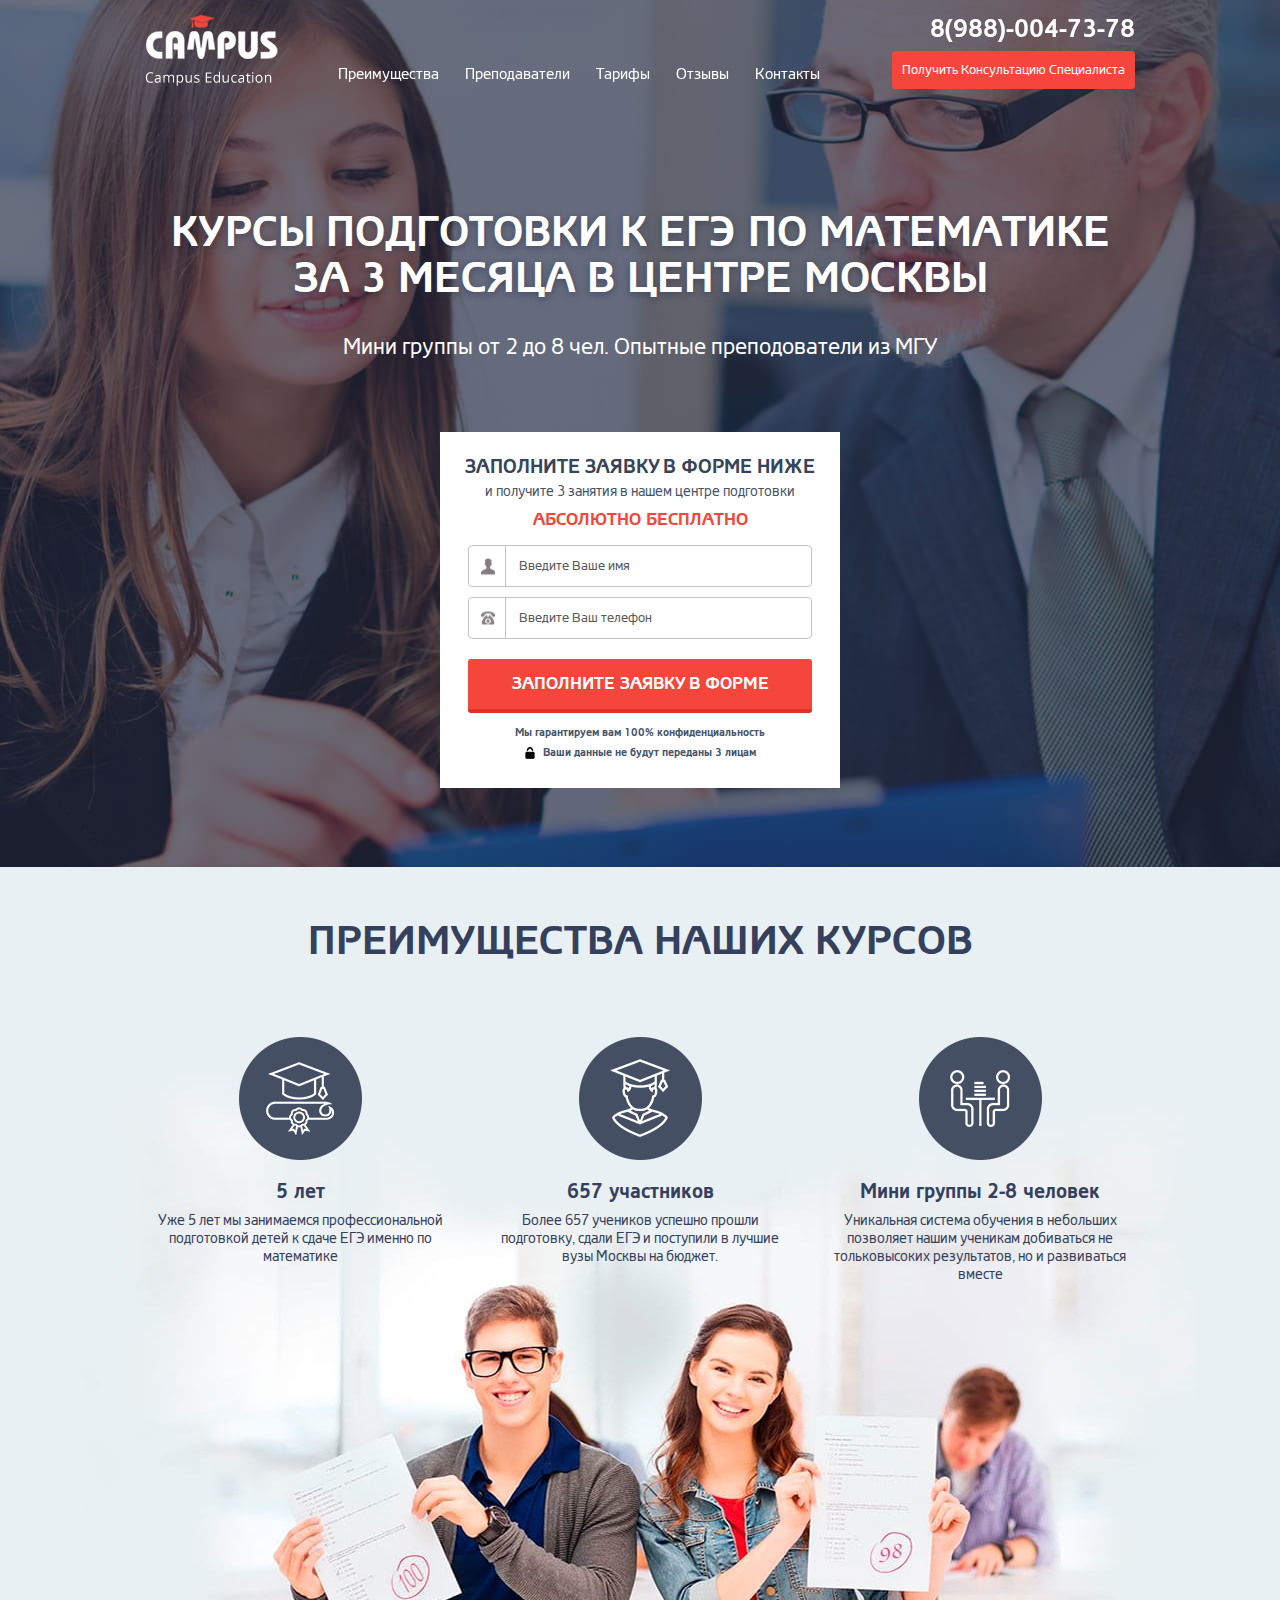
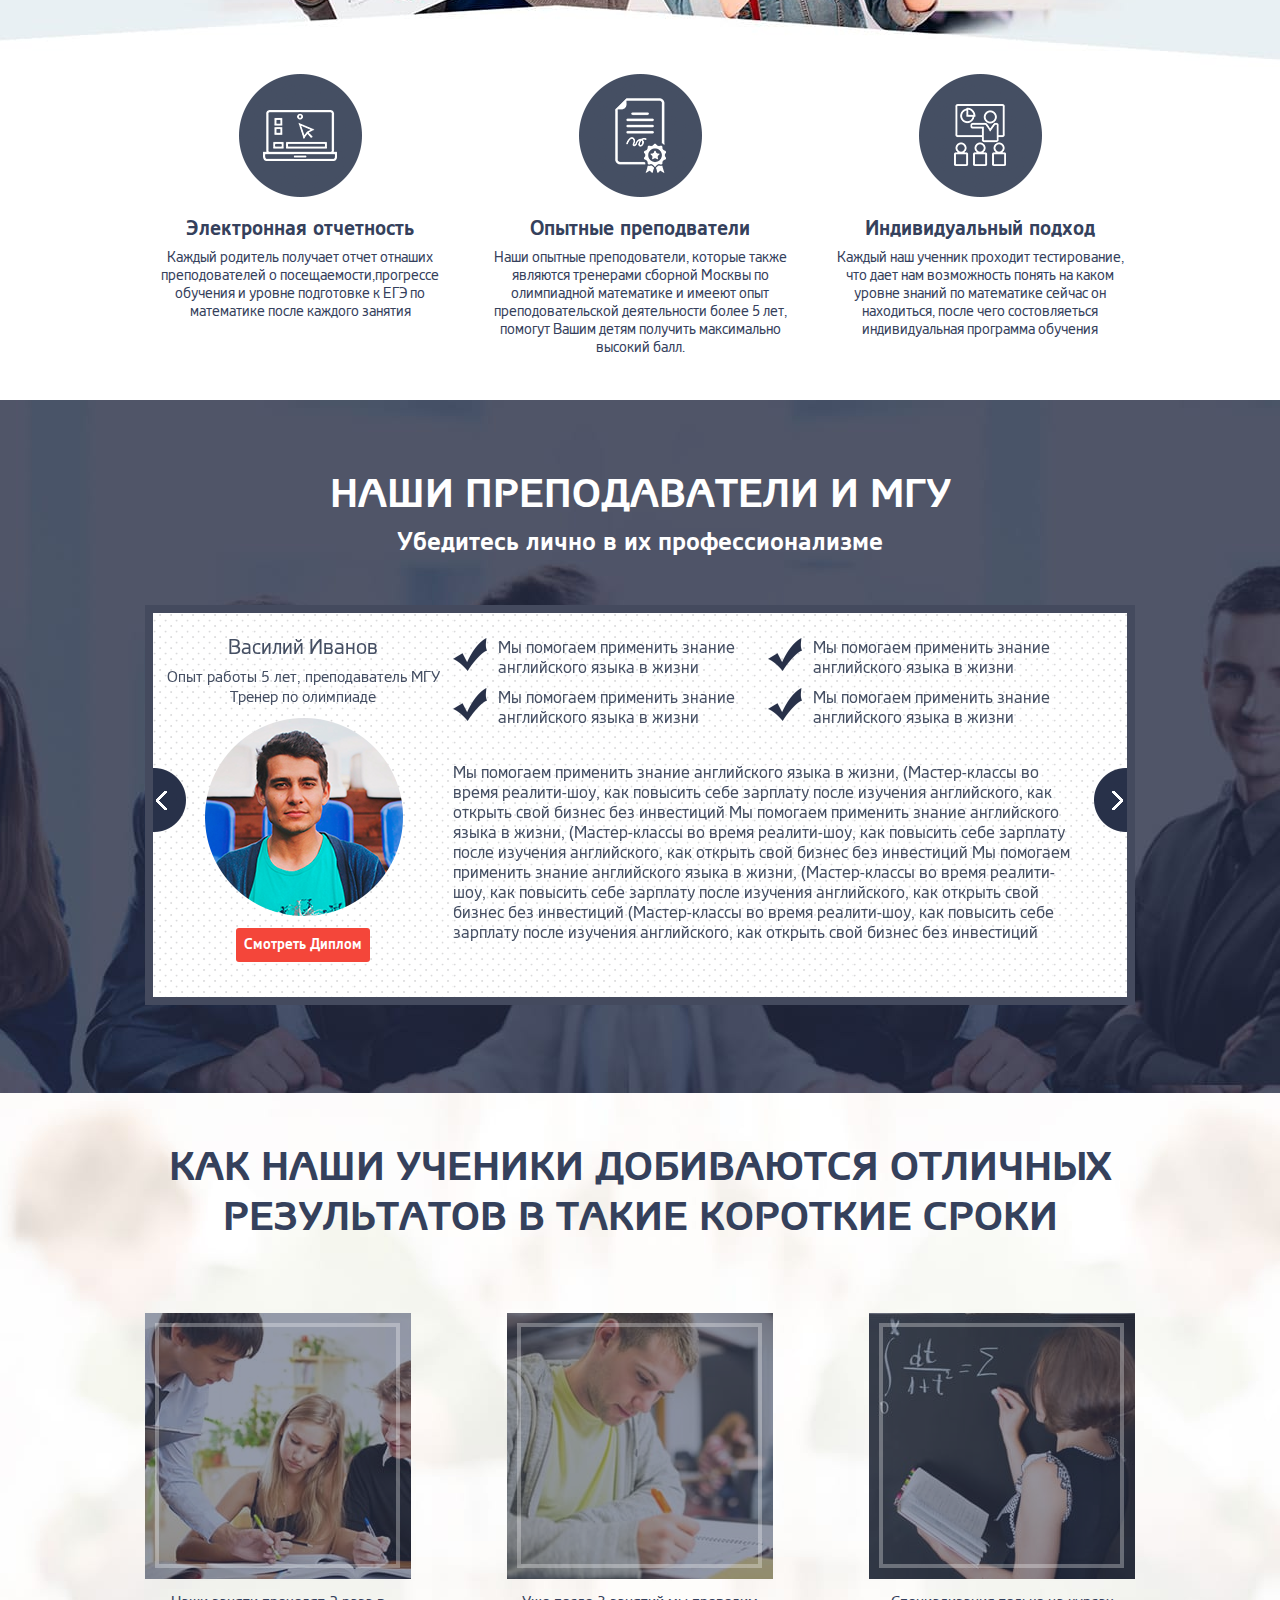
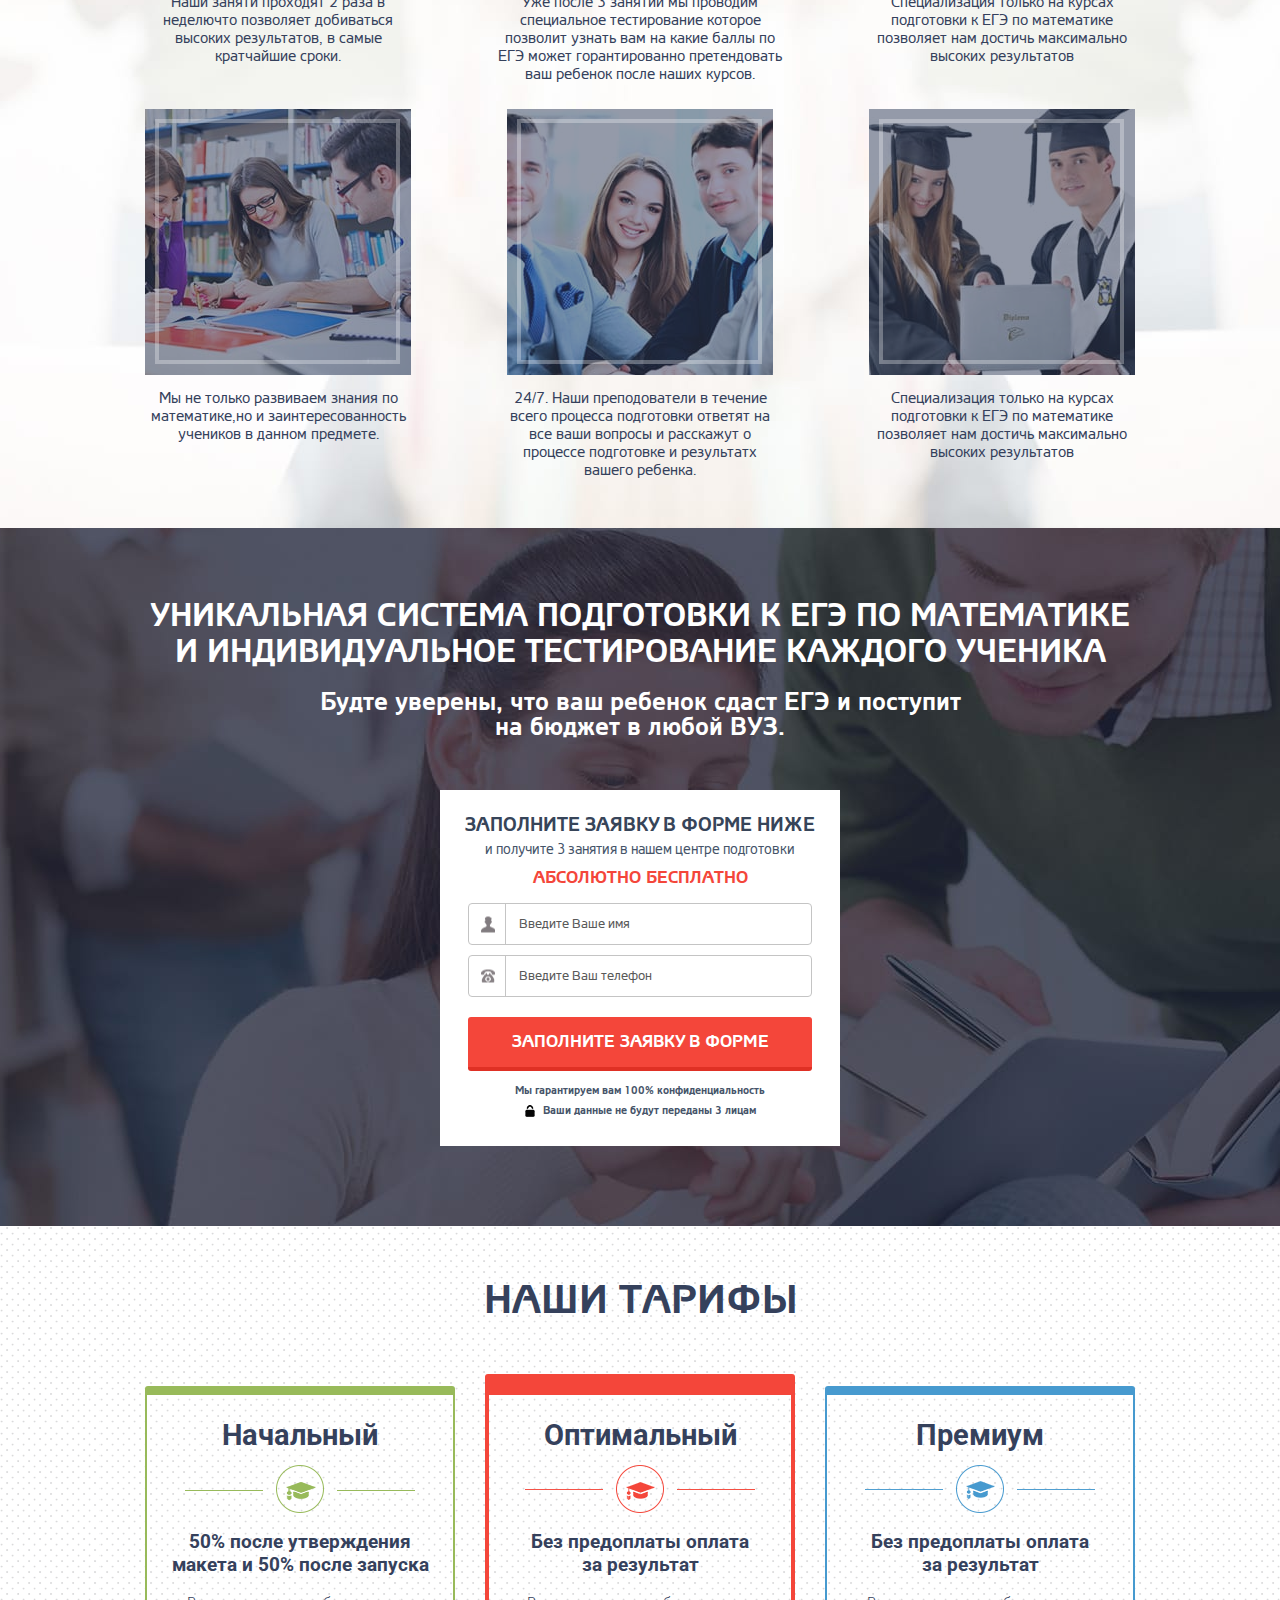
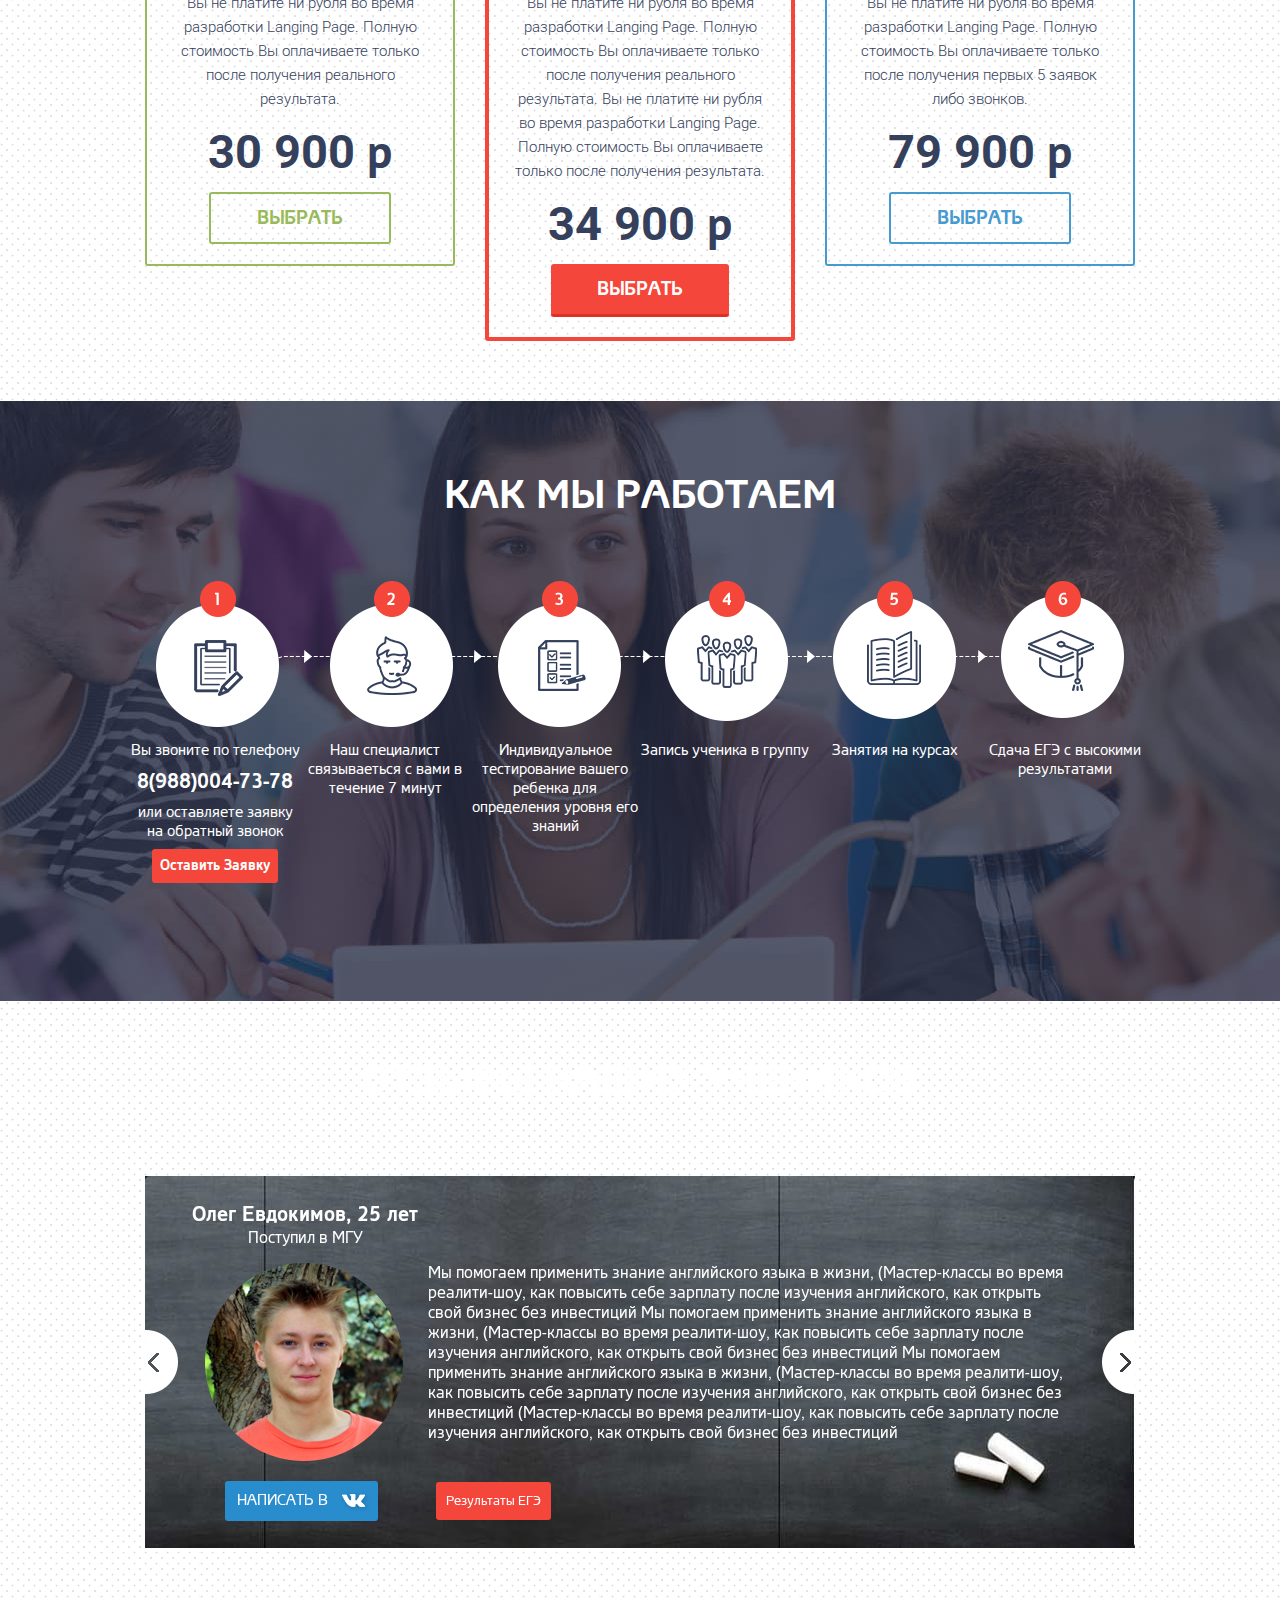
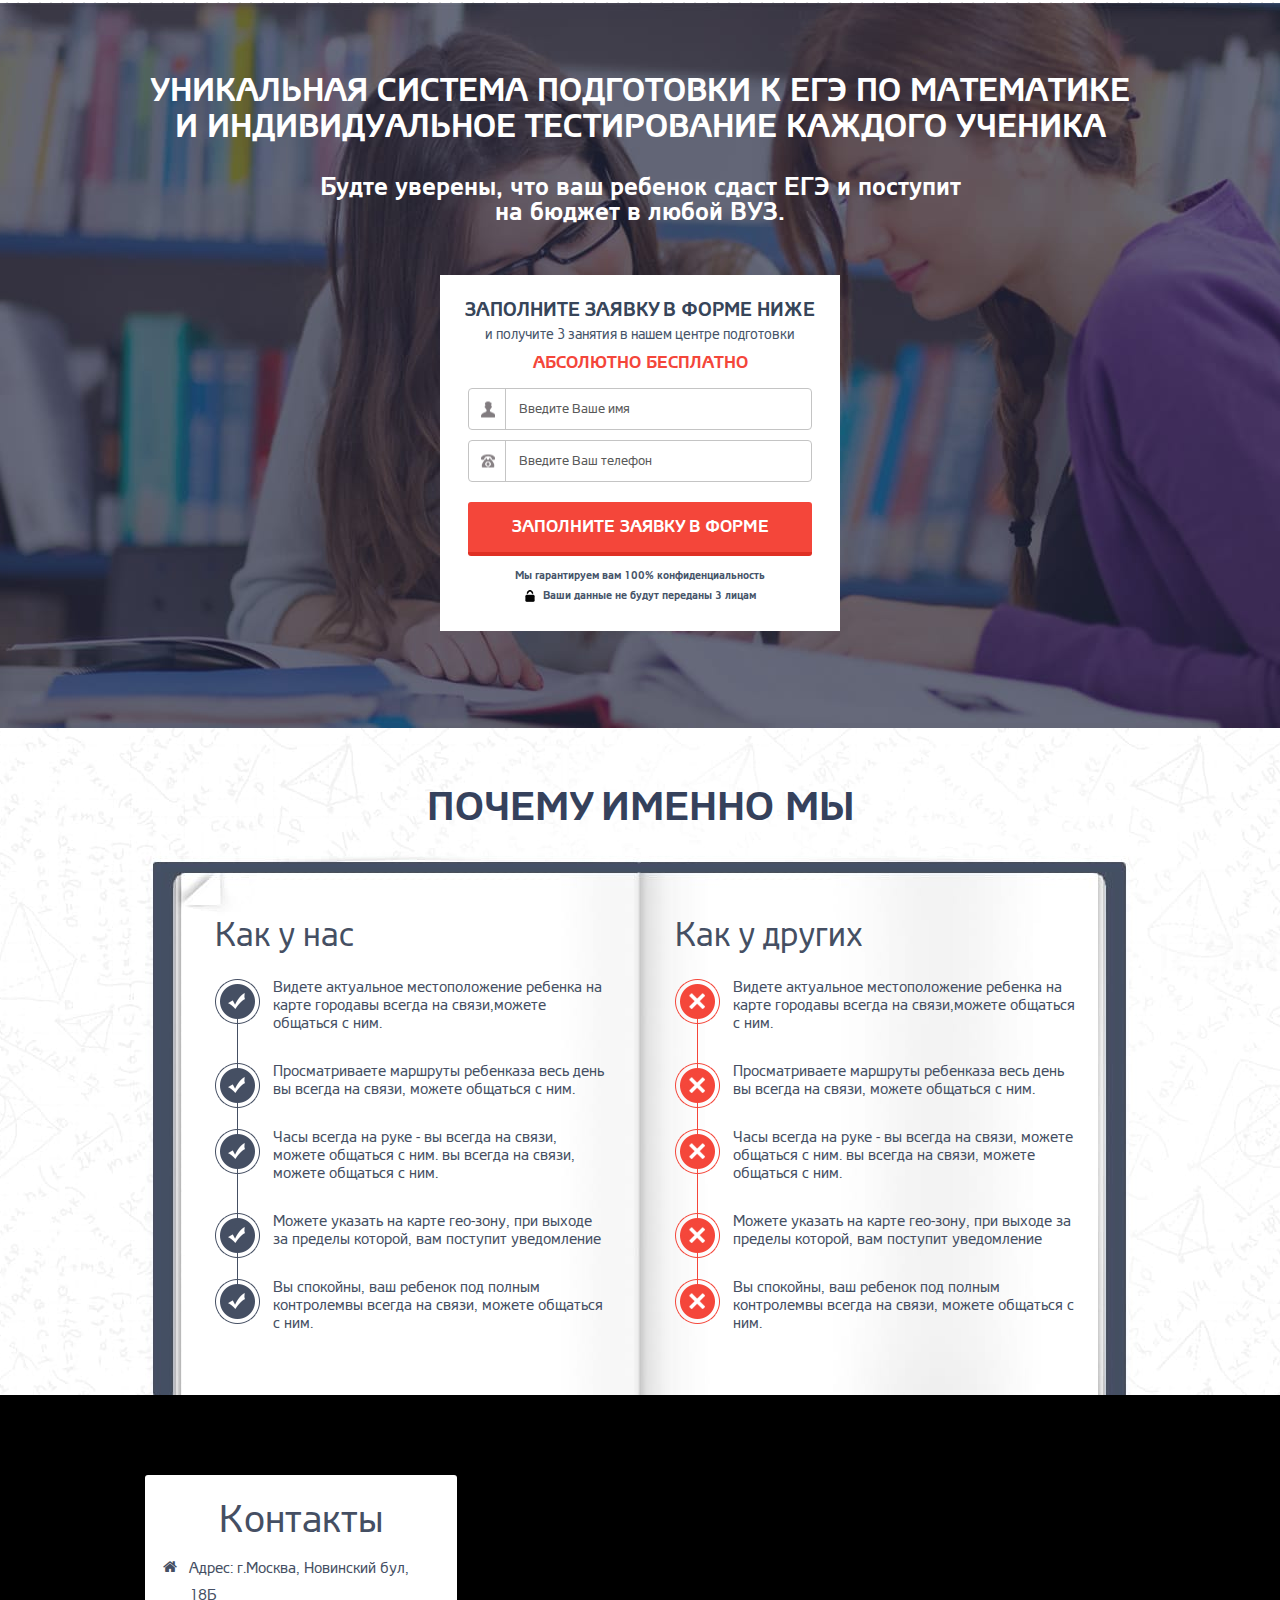
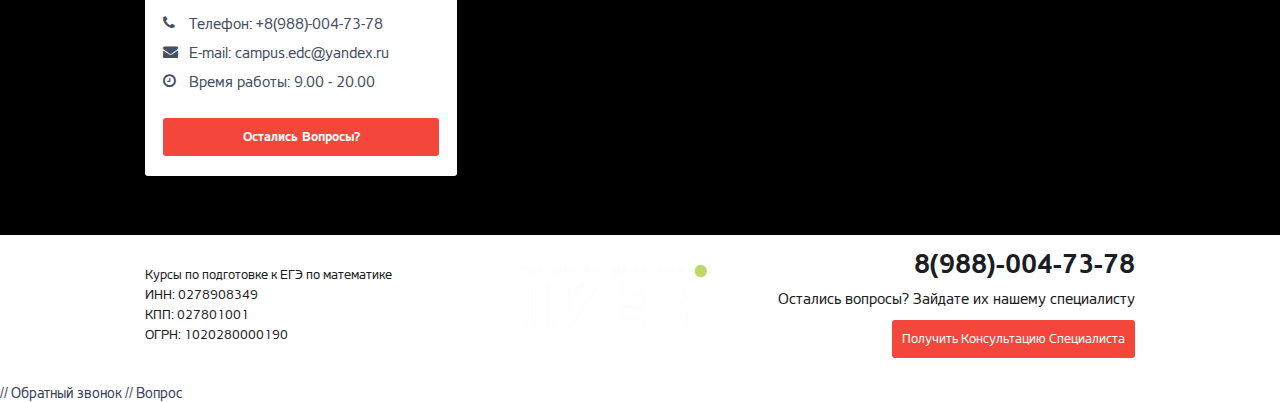
==== commit 4aefae37: "v1" ====
--- a/index.html
+++ b/index.html
@@ -43,12 +43,9 @@
         <section class="b01">
             <div class="label"></div>
             <div class="container">
-
+                <h1>Курсы подготовки к ЕГЭ по математике<br/>за 3 месяца в центре Москвы</h1>
+                <div class="text">Мини группы от 2 до 8 чел. Опытные преподователи из МГУ</div>
                 <div class="clearfix">
-                    <div class="text-block">
-                        <h1>Курсы подготовки к ЕГЭ по математике за 3 месяца в центре Москвы</h1>
-                        <div class="text">Мини группы от 2 до 8 чел.<br/>Опытные преподователи из МГУ</div>
-                    </div>
                     <div class="form-block">
 
                         <div class="form-title">
--- a/css/main.css
+++ b/css/main.css
@@ -2752,27 +2752,25 @@
 
 .b01 {
   color: #fff;
-  height: 670px;
-  padding-top: 240px;
+  height: 867px;
+  padding-top: 210px;
   position: relative;
   background: url("../img/b01_bg.jpg") 50% 0 no-repeat; }
   .b01 h1 {
-    font-size: 36px;
+    font-size: 42px;
     font-weight: 700;
-    line-height: 40px;
-    margin-bottom: 40px;
+    line-height: 46px;
+    margin-bottom: 30px;
+    text-align: center;
     text-transform: uppercase;
     text-shadow: 0px 2px 7px rgba(40, 48, 71, 0.55); }
   .b01 .text {
-    font-size: 24px;
+    font-size: 22px;
     line-height: 30px;
-    margin-bottom: 80px;
-    text-transform: uppercase; }
-  .b01 .text-block {
-    float: left;
-    width: 580px; }
+    margin-bottom: 70px;
+    text-align: center; }
   .b01 .form-block {
-    float: right;
+    margin: 0 auto;
     position: relative; }
   .b01 .label {
     left: 0;
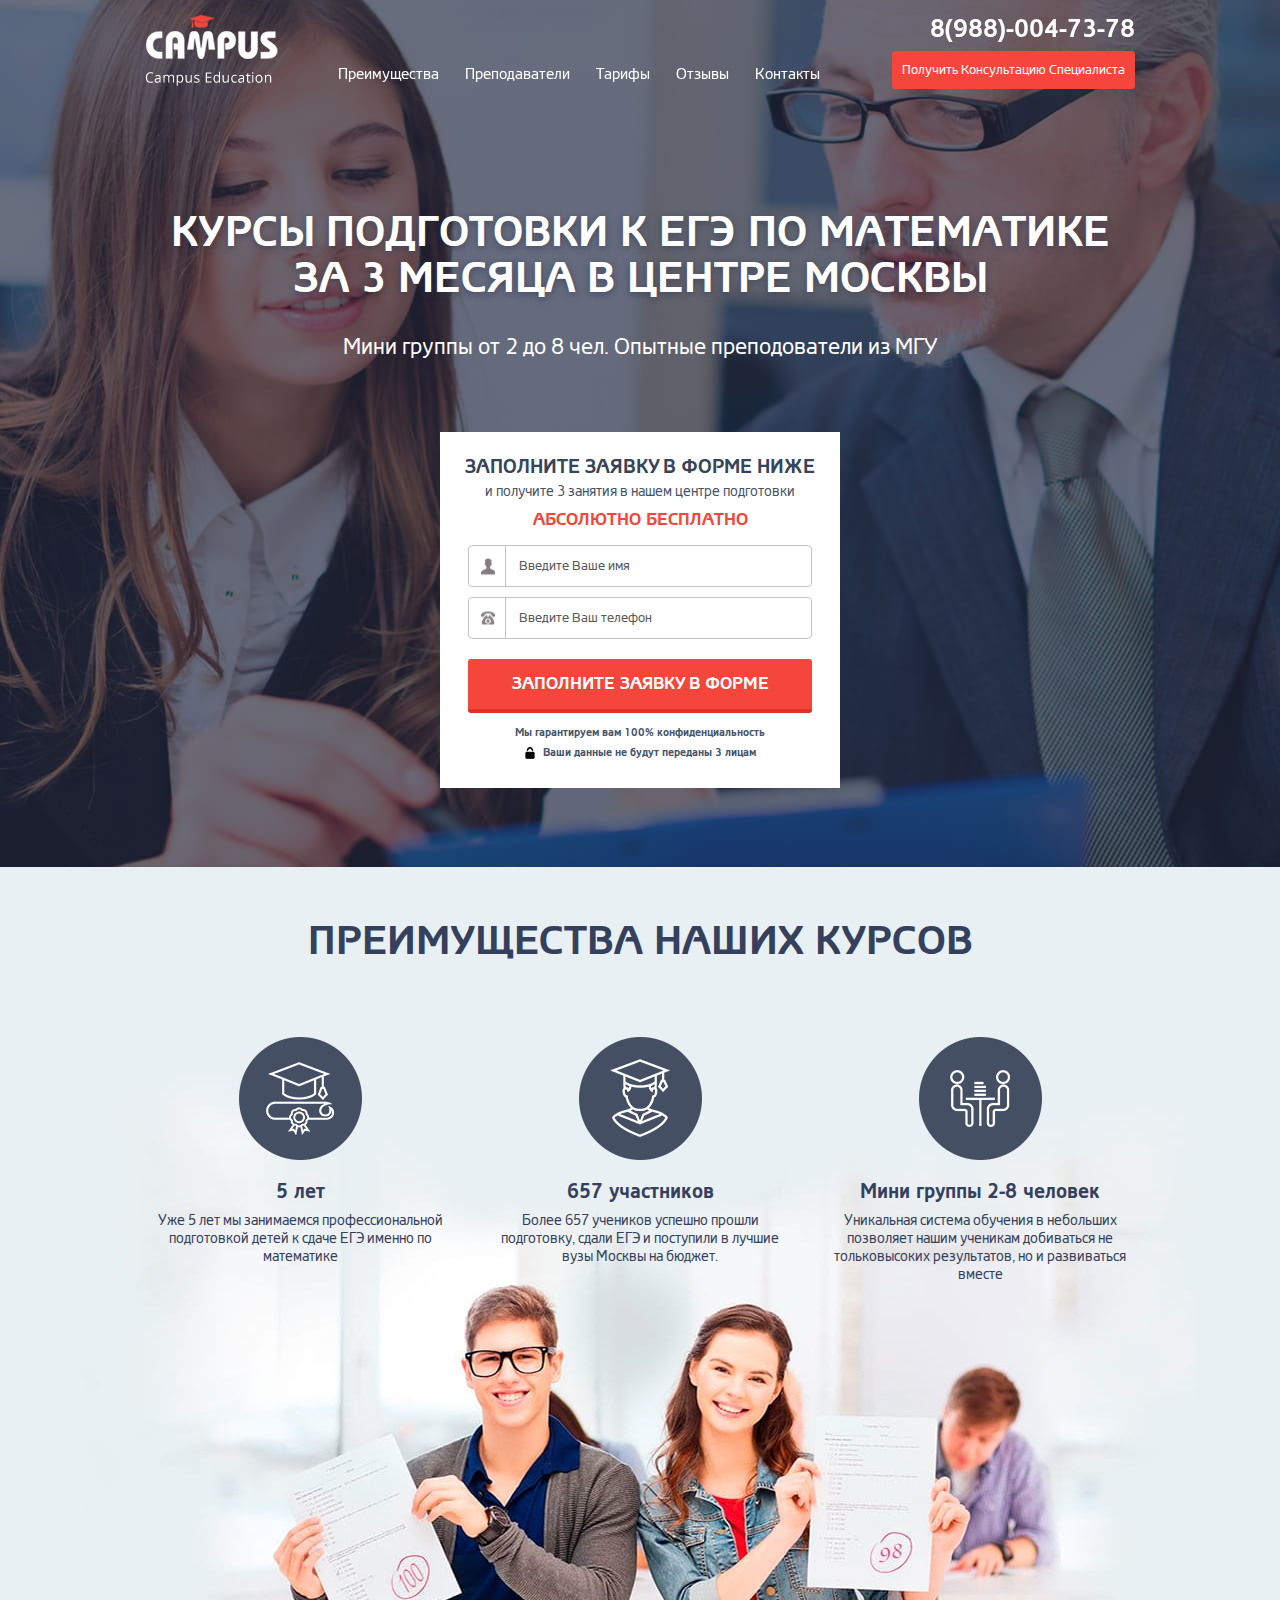
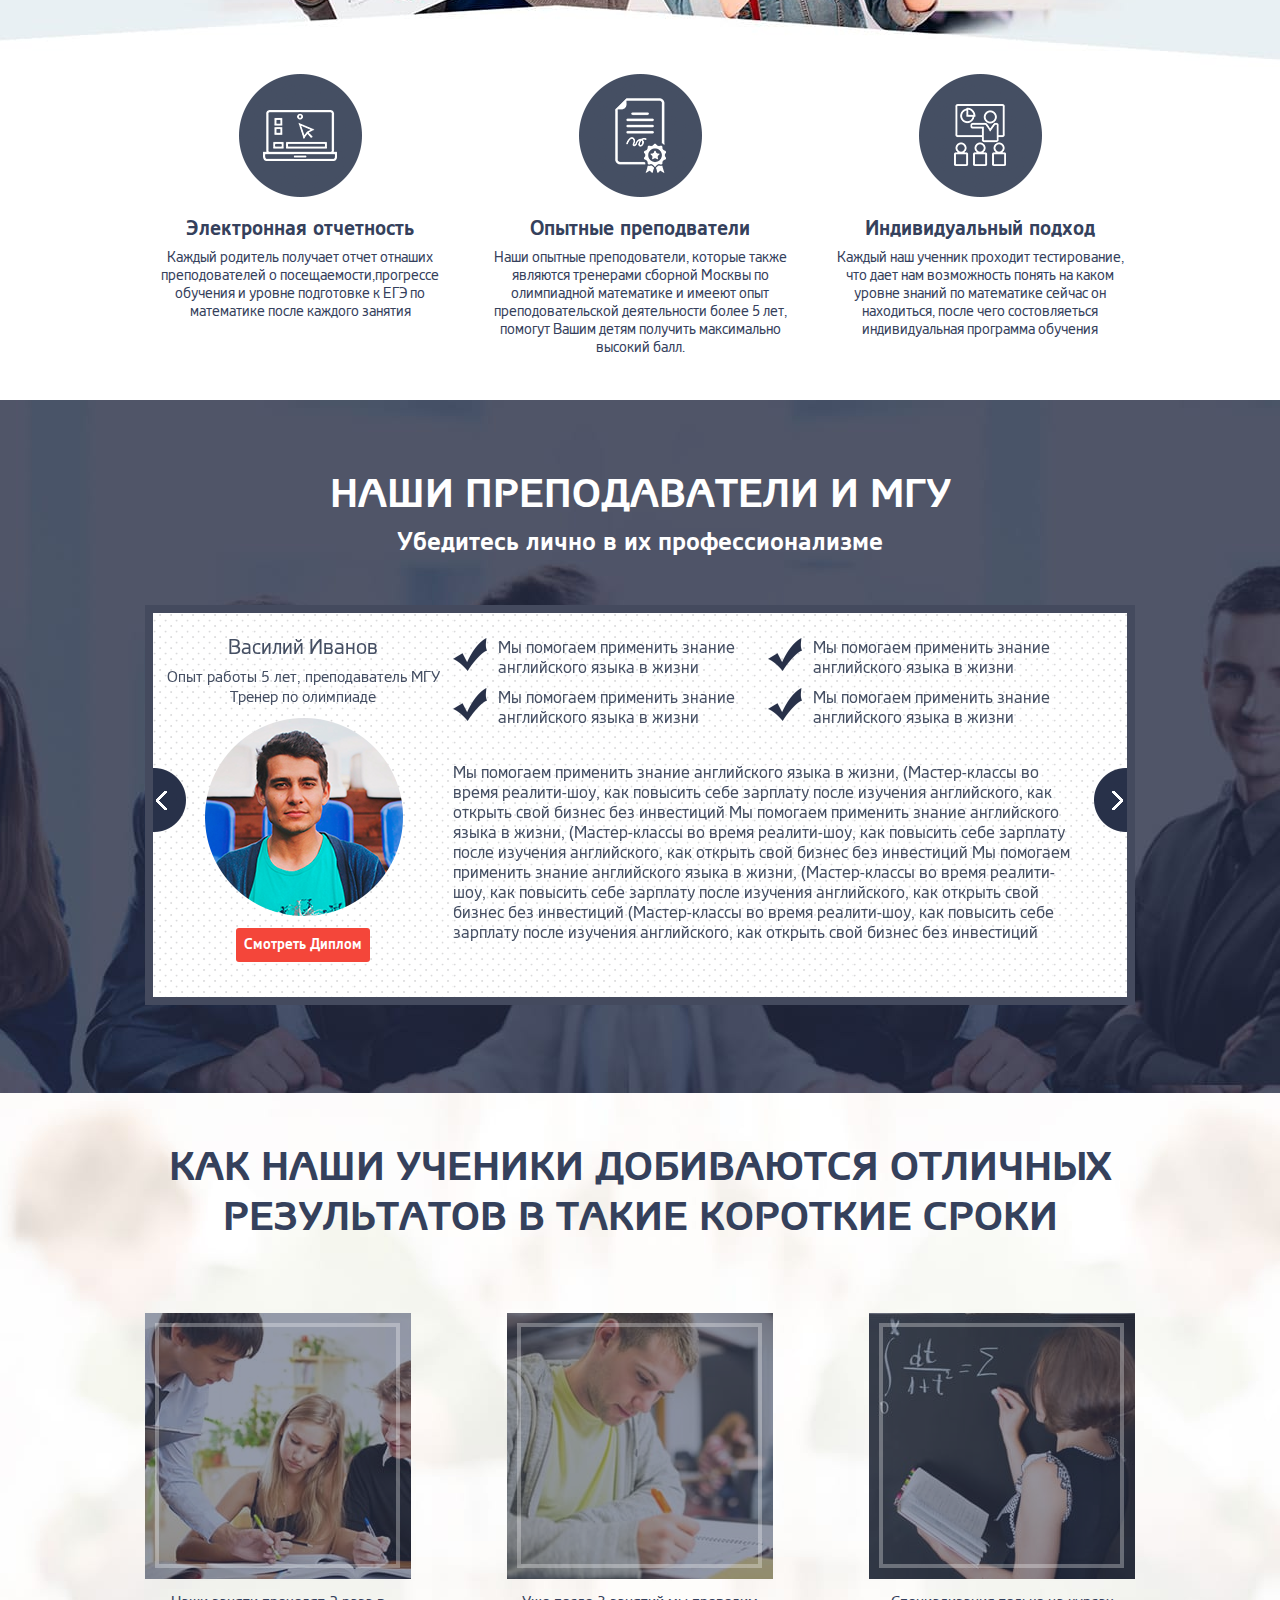
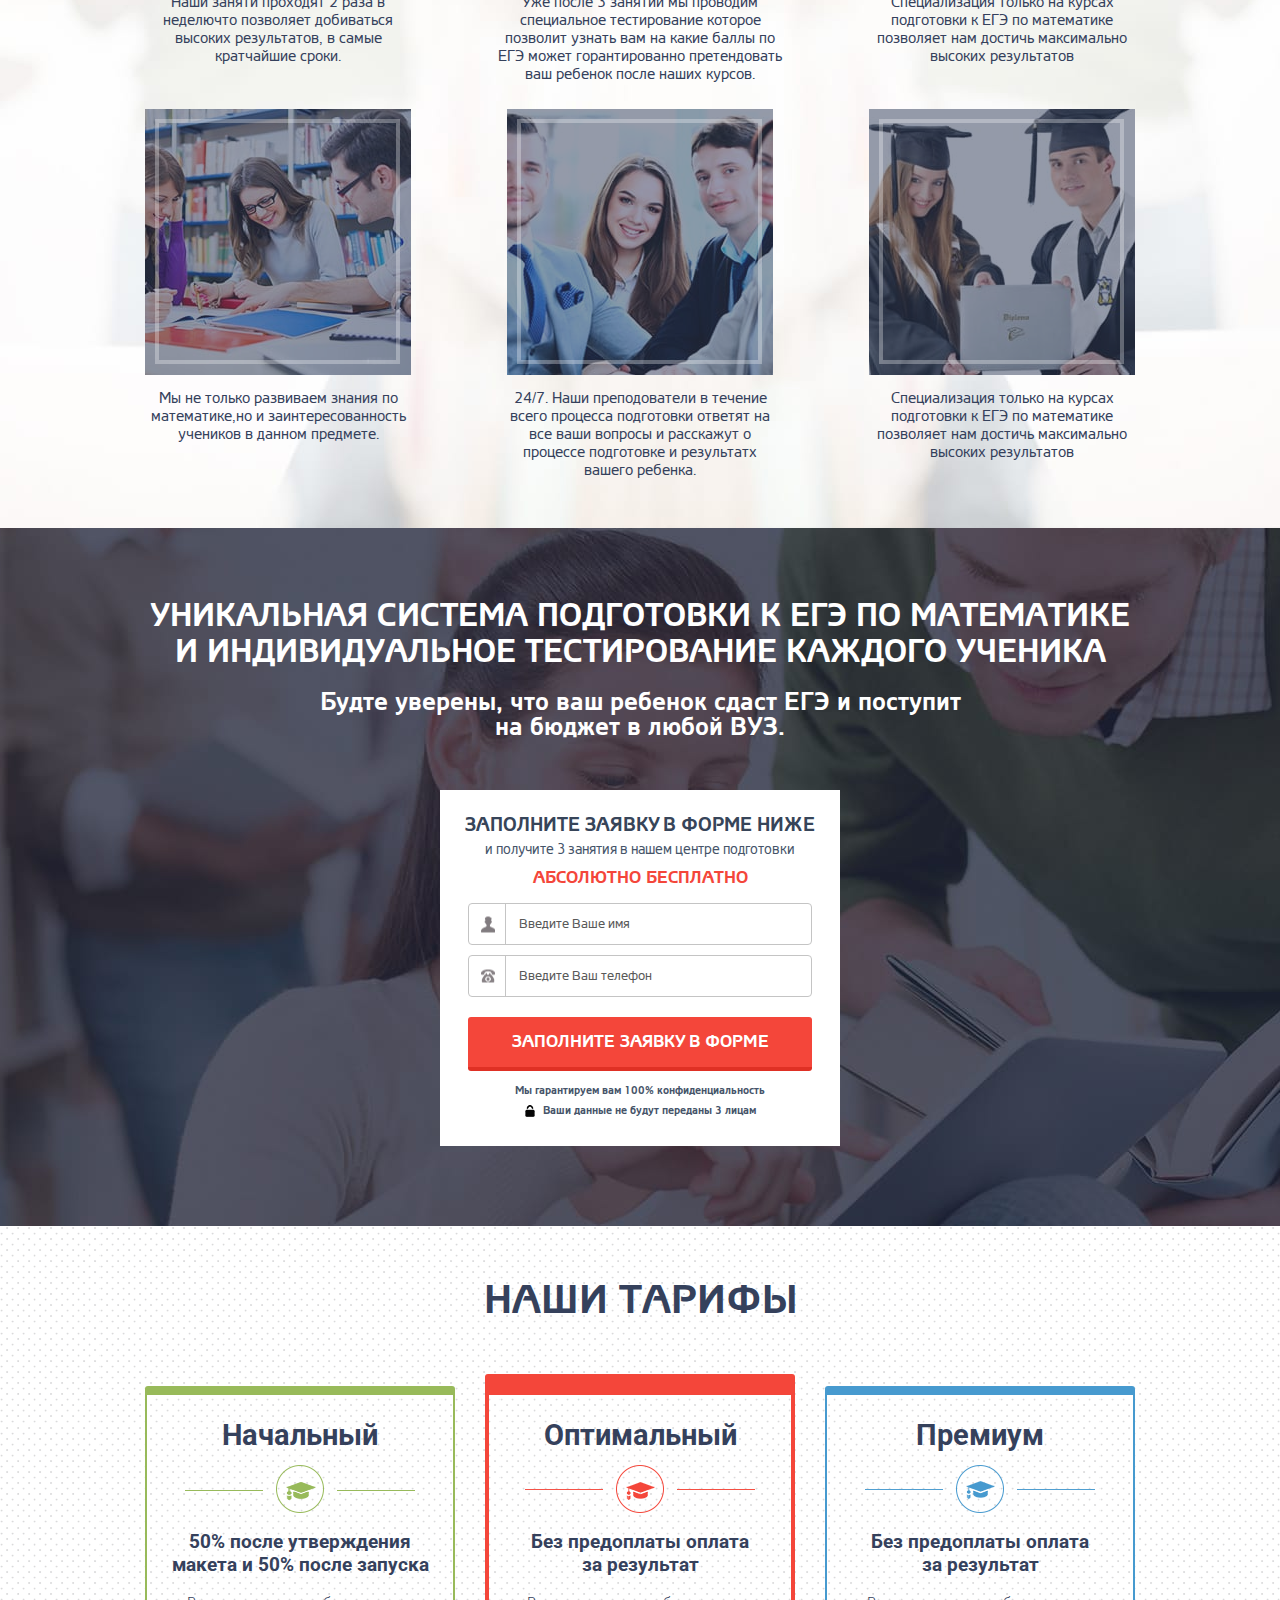
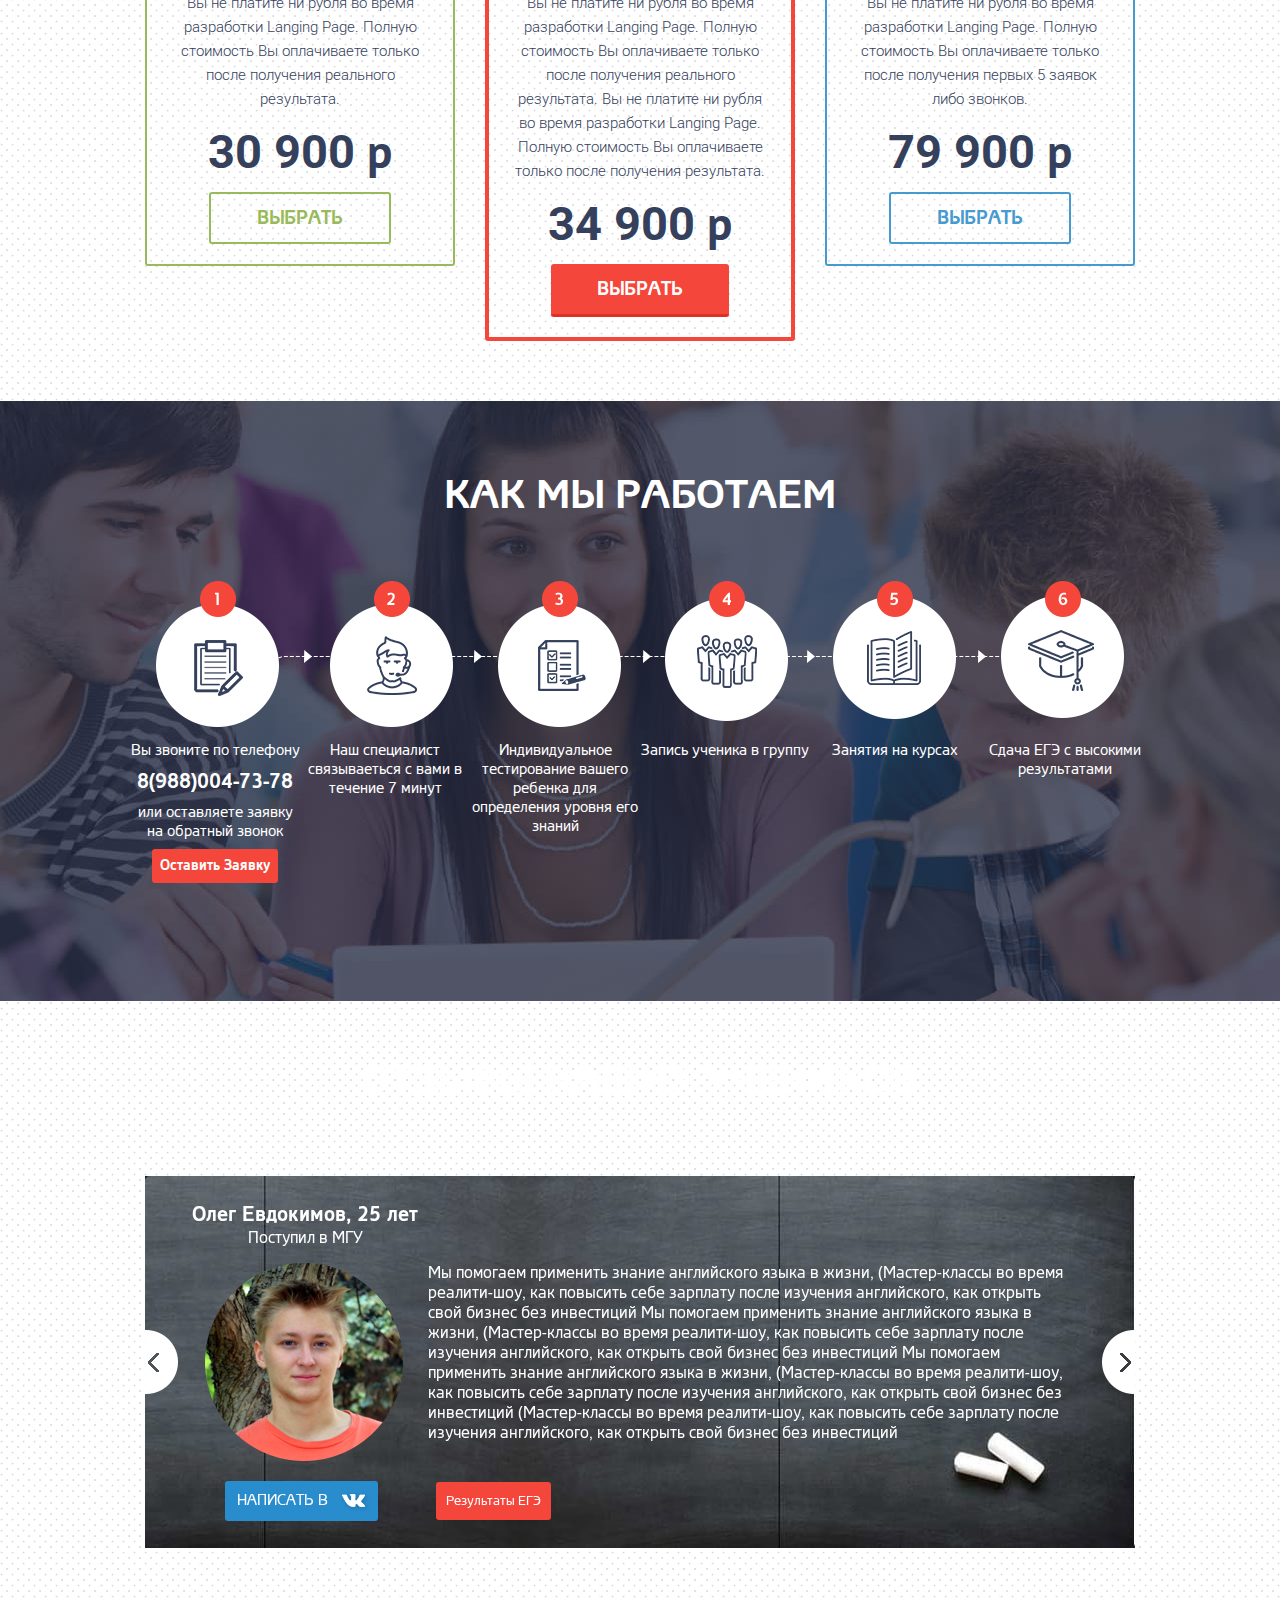
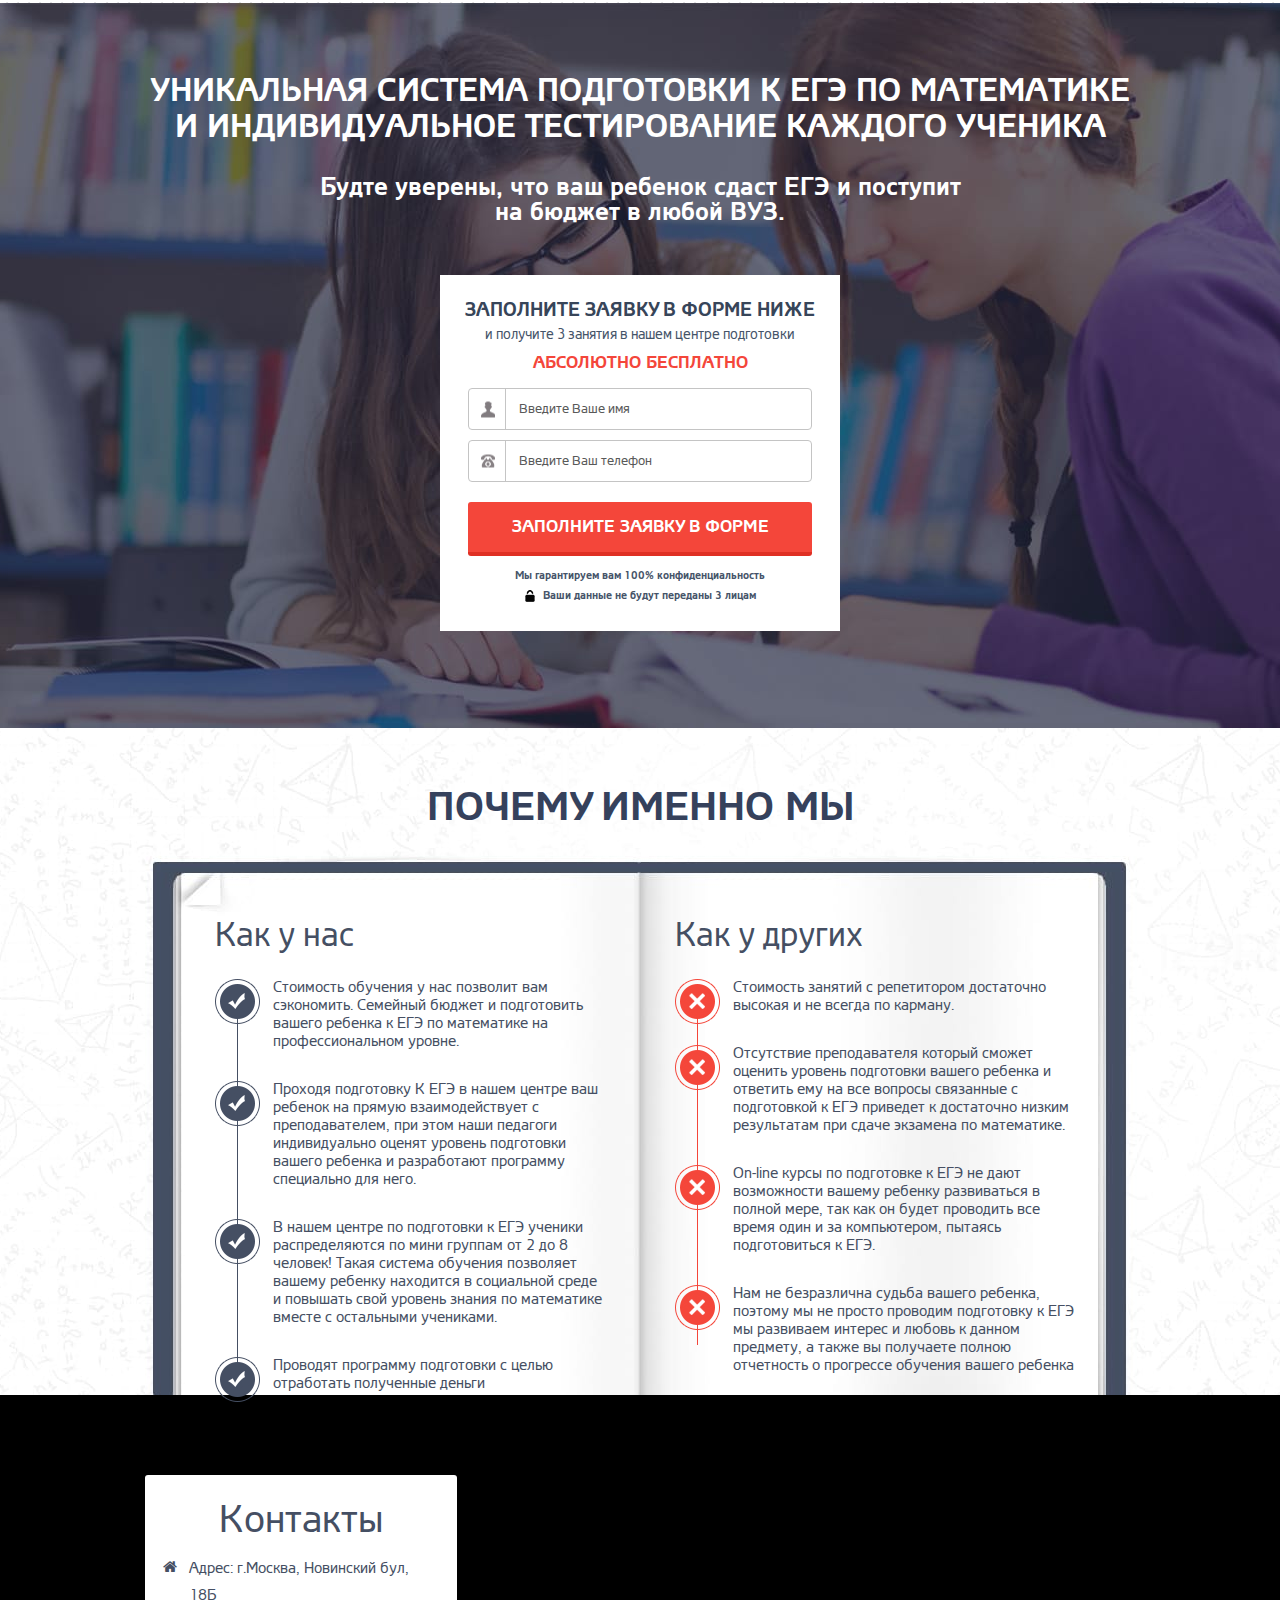
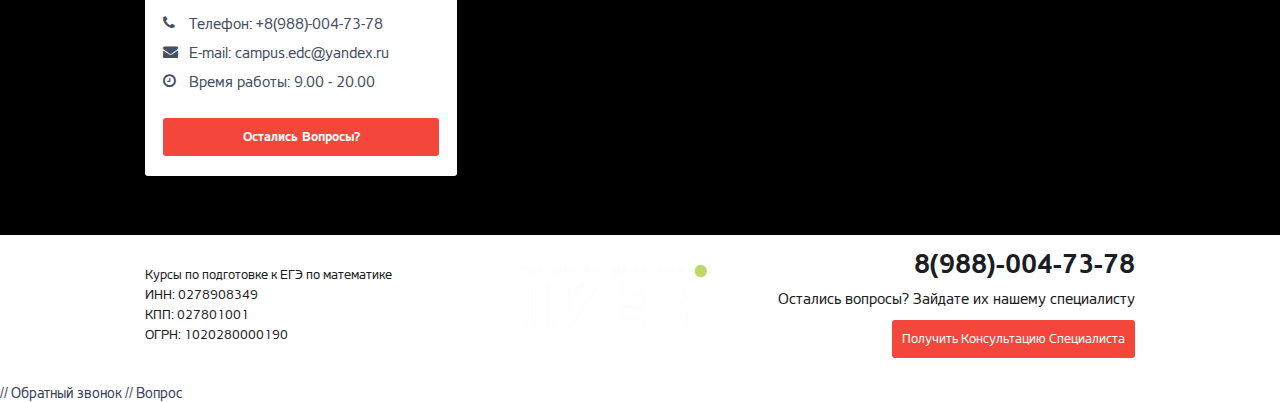
==== commit a53d2bdb: "v1" ====
--- a/index.html
+++ b/index.html
@@ -416,21 +416,19 @@
                 <div class="we">
                     <div class="title">Как у нас</div>
                     <ul>
-                        <li>Видете актуальное местоположение ребенка на карте городавы всегда на связи,можете общаться с ним. </li>
-                        <li>Просматриваете маршруты ребенказа весь день вы всегда на связи, можете общаться с ним. </li>
-                        <li>Часы всегда на руке - вы всегда на связи, можете общаться с ним. вы всегда на связи, можете общаться с ним. </li>
-                        <li>Можете указать на карте гео-зону, при выходе за пределы которой, вам поступит уведомление</li>
-                        <li>Вы спокойны, ваш ребенок под полным контролемвы всегда на связи, можете общаться с ним.</li>
+                        <li>Стоимость обучения у нас позволит вам сэкономить. Семейный бюджет и подготовить вашего ребенка к ЕГЭ по математике на профессиональном уровне.</li>
+                        <li>Проходя подготовку К ЕГЭ в нашем центре ваш ребенок на прямую взаимодействует с преподавателем, при этом наши педагоги индивидуально оценят уровень подготовки вашего ребенка и разработают программу специально для него.</li>
+                        <li>В нашем центре по подготовки к ЕГЭ ученики распределяются по мини группам от 2 до 8 человек! Такая система обучения позволяет вашему ребенку находится в социальной среде и повышать свой уровень знания по математике вместе с остальными учениками.</li>
+                        <li>Проводят программу подготовки с целью отработать полученные деньги</li>
                     </ul>
                 </div>
                 <div class="other">
                     <div class="title">Как у других</div>
                     <ul>
-                        <li>Видете актуальное местоположение ребенка на карте городавы всегда на связи,можете общаться с ним. </li>
-                        <li>Просматриваете маршруты ребенказа весь день вы всегда на связи, можете общаться с ним. </li>
-                        <li>Часы всегда на руке - вы всегда на связи, можете общаться с ним. вы всегда на связи, можете общаться с ним. </li>
-                        <li>Можете указать на карте гео-зону, при выходе за пределы которой, вам поступит уведомление</li>
-                        <li>Вы спокойны, ваш ребенок под полным контролемвы всегда на связи, можете общаться с ним.</li>
+                        <li>Стоимость занятий с репетитором достаточно высокая и не всегда по карману.</li>
+                        <li>Отсутствие преподавателя который сможет оценить уровень подготовки вашего ребенка и ответить ему на все вопросы связанные с подготовкой к ЕГЭ  приведет к достаточно низким результатам при сдаче экзамена по математике. </li>
+                        <li>On-line курсы по подготовке к ЕГЭ не дают возможности вашему ребенку развиваться в полной мере, так как он будет проводить все время один и за компьютером, пытаясь подготовиться к ЕГЭ. </li>
+                        <li>Нам не безразлична судьба вашего ребенка, поэтому мы не просто проводим подготовку к ЕГЭ мы развиваем интерес и любовь к данном предмету, а также вы получаете полною отчетность о прогрессе обучения вашего ребенка </li>
                     </ul>
                 </div>
                 <div class="clearfix"></div>
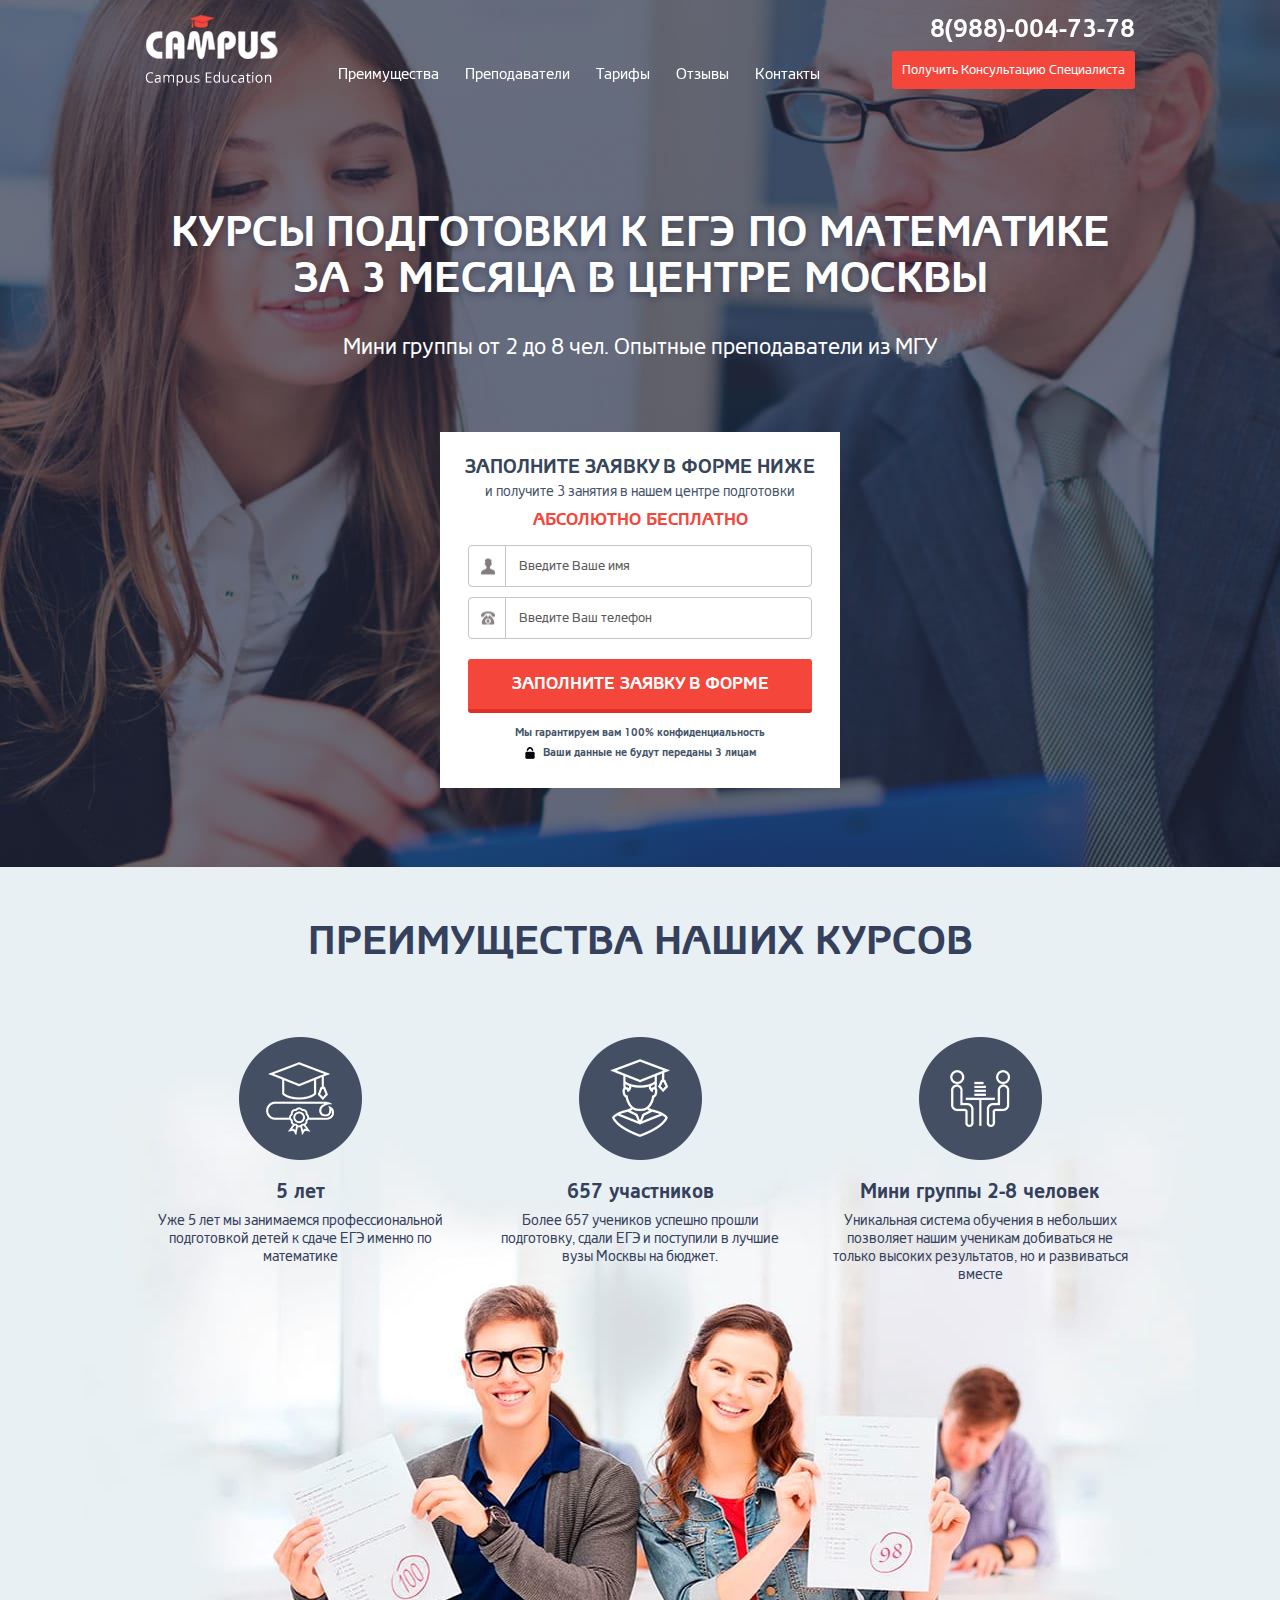
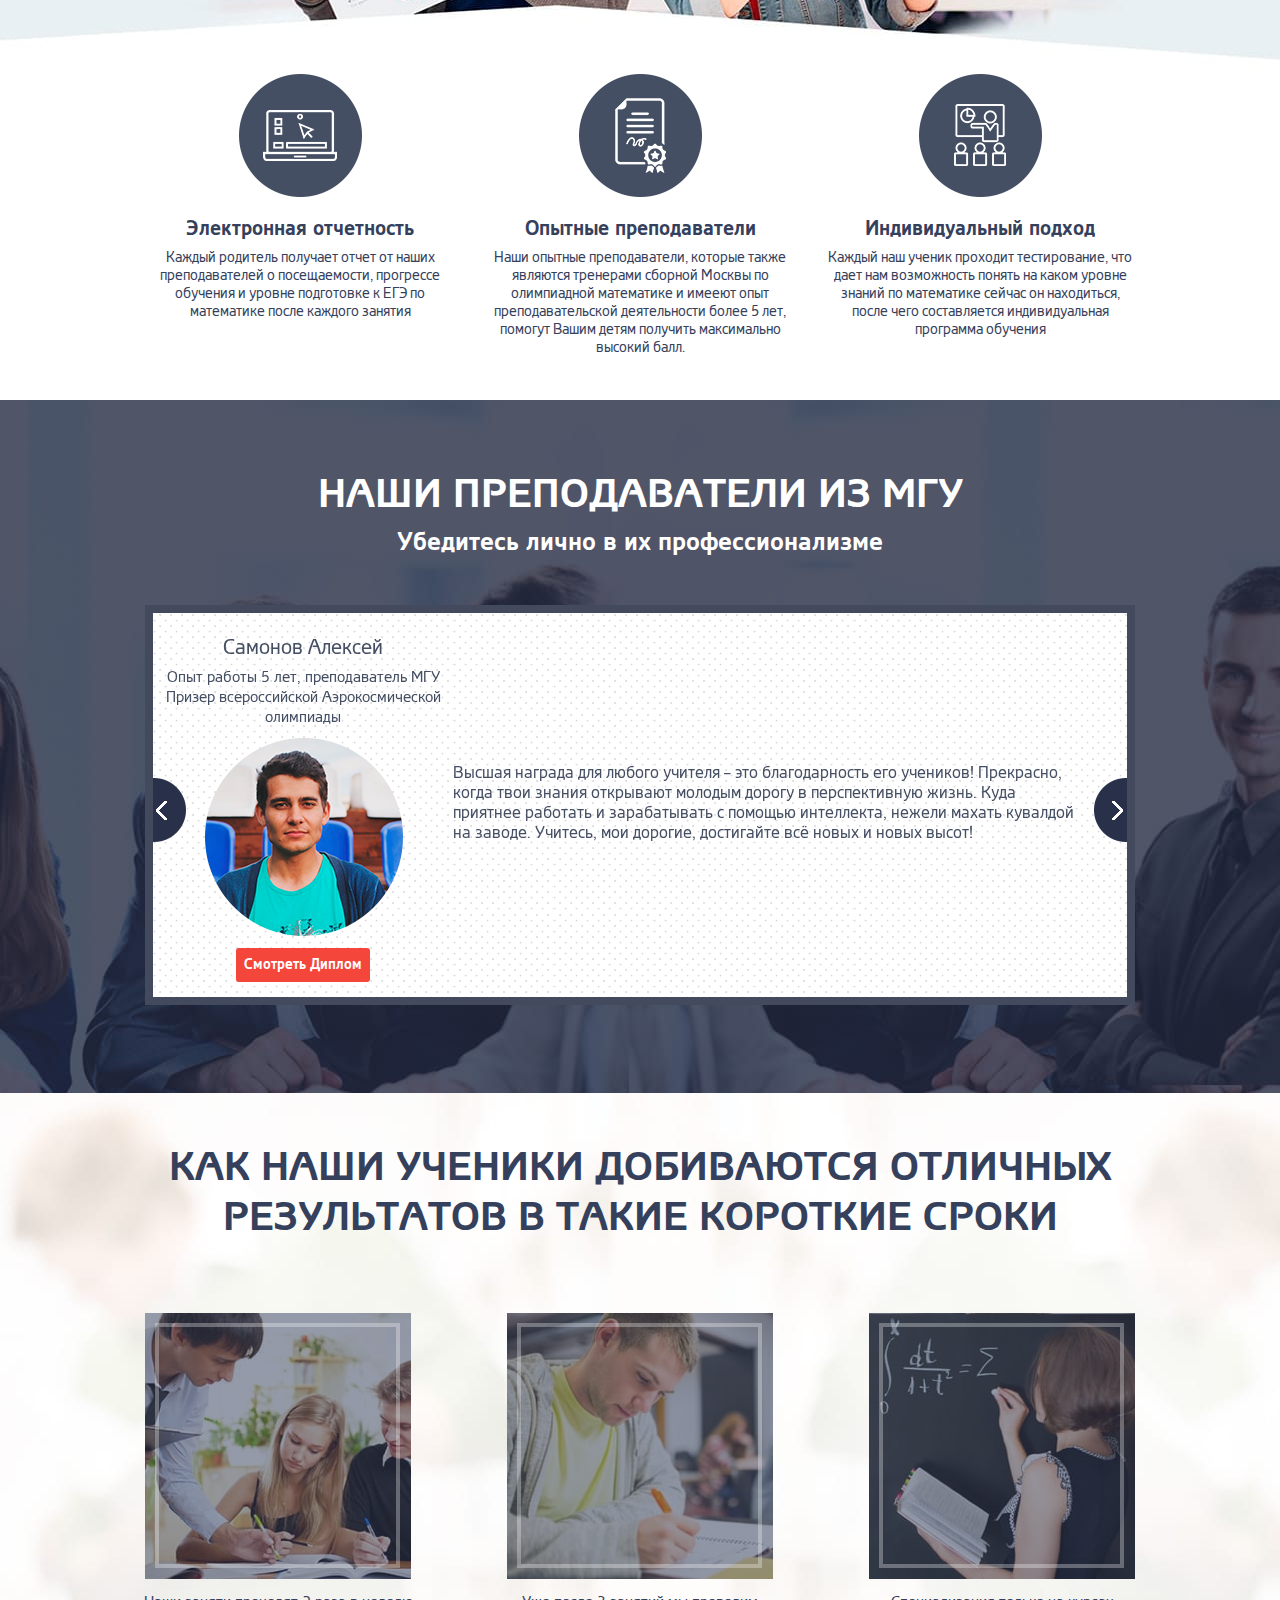
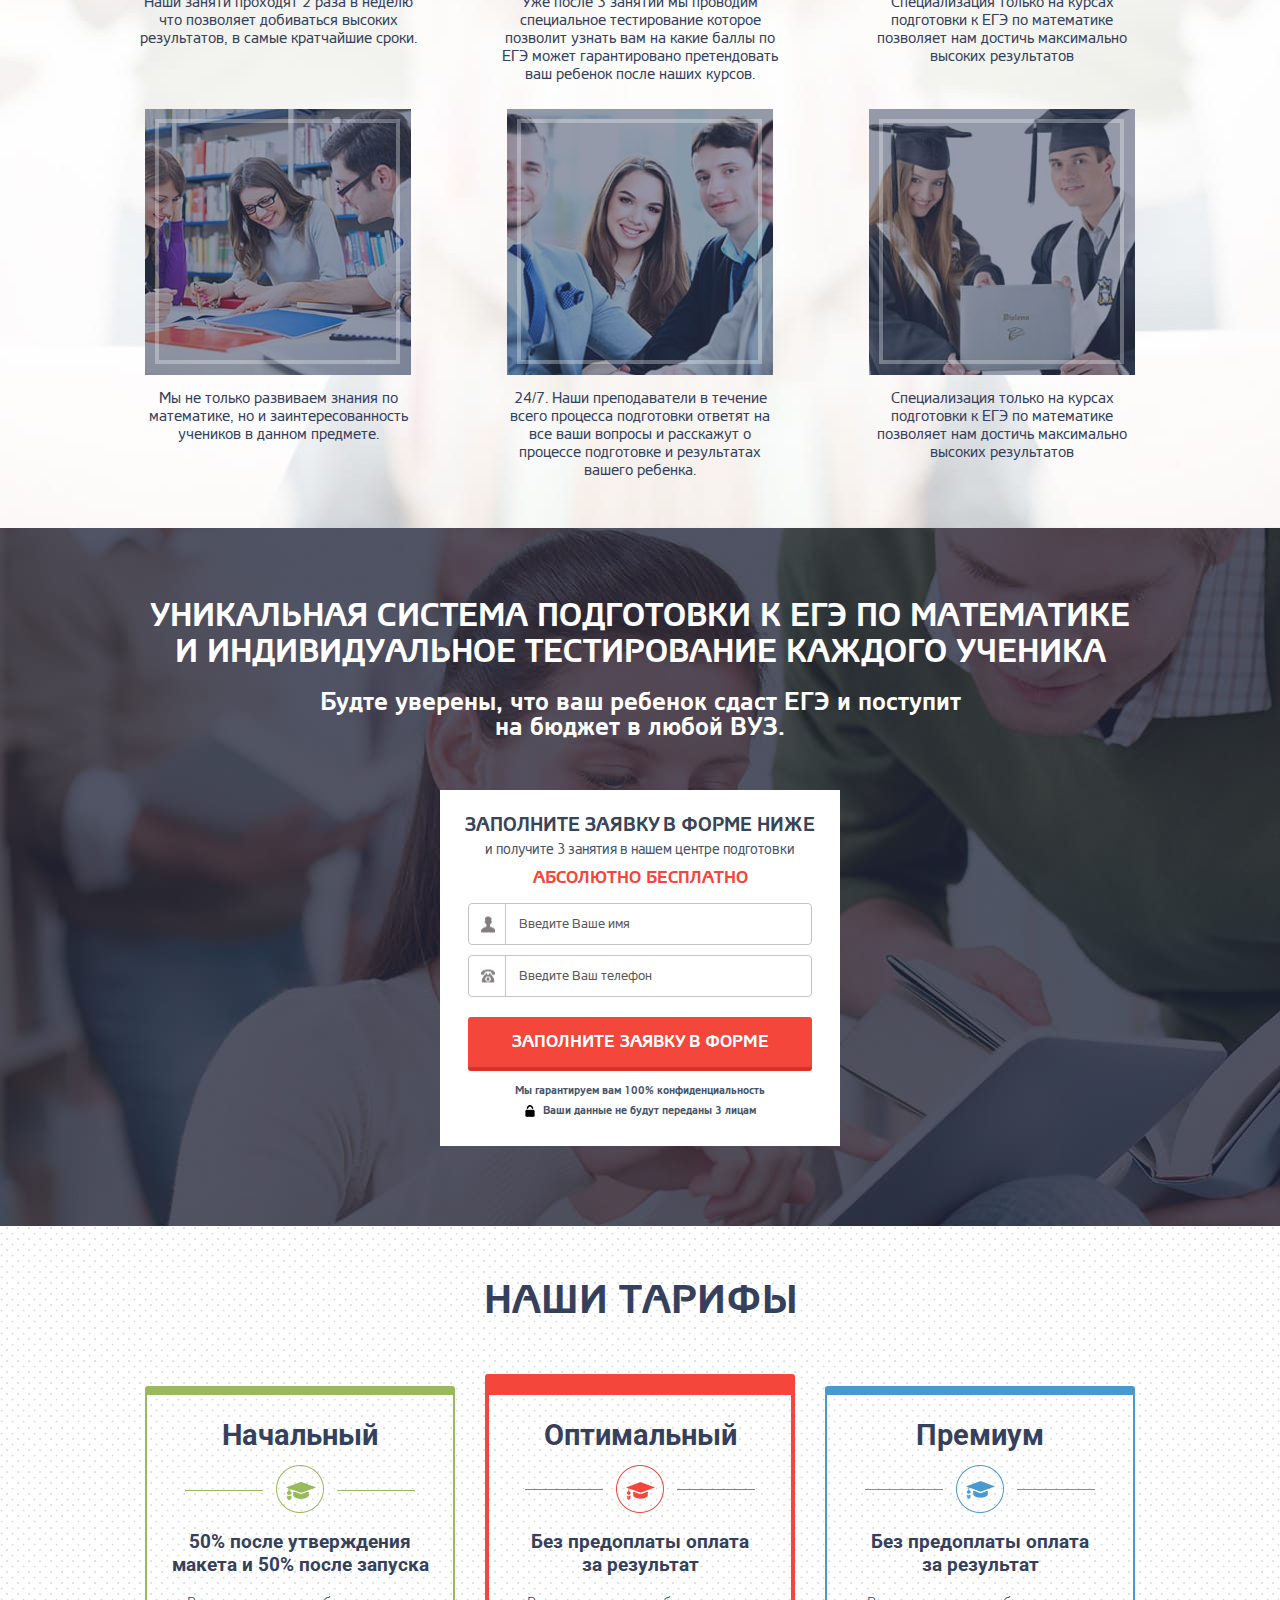
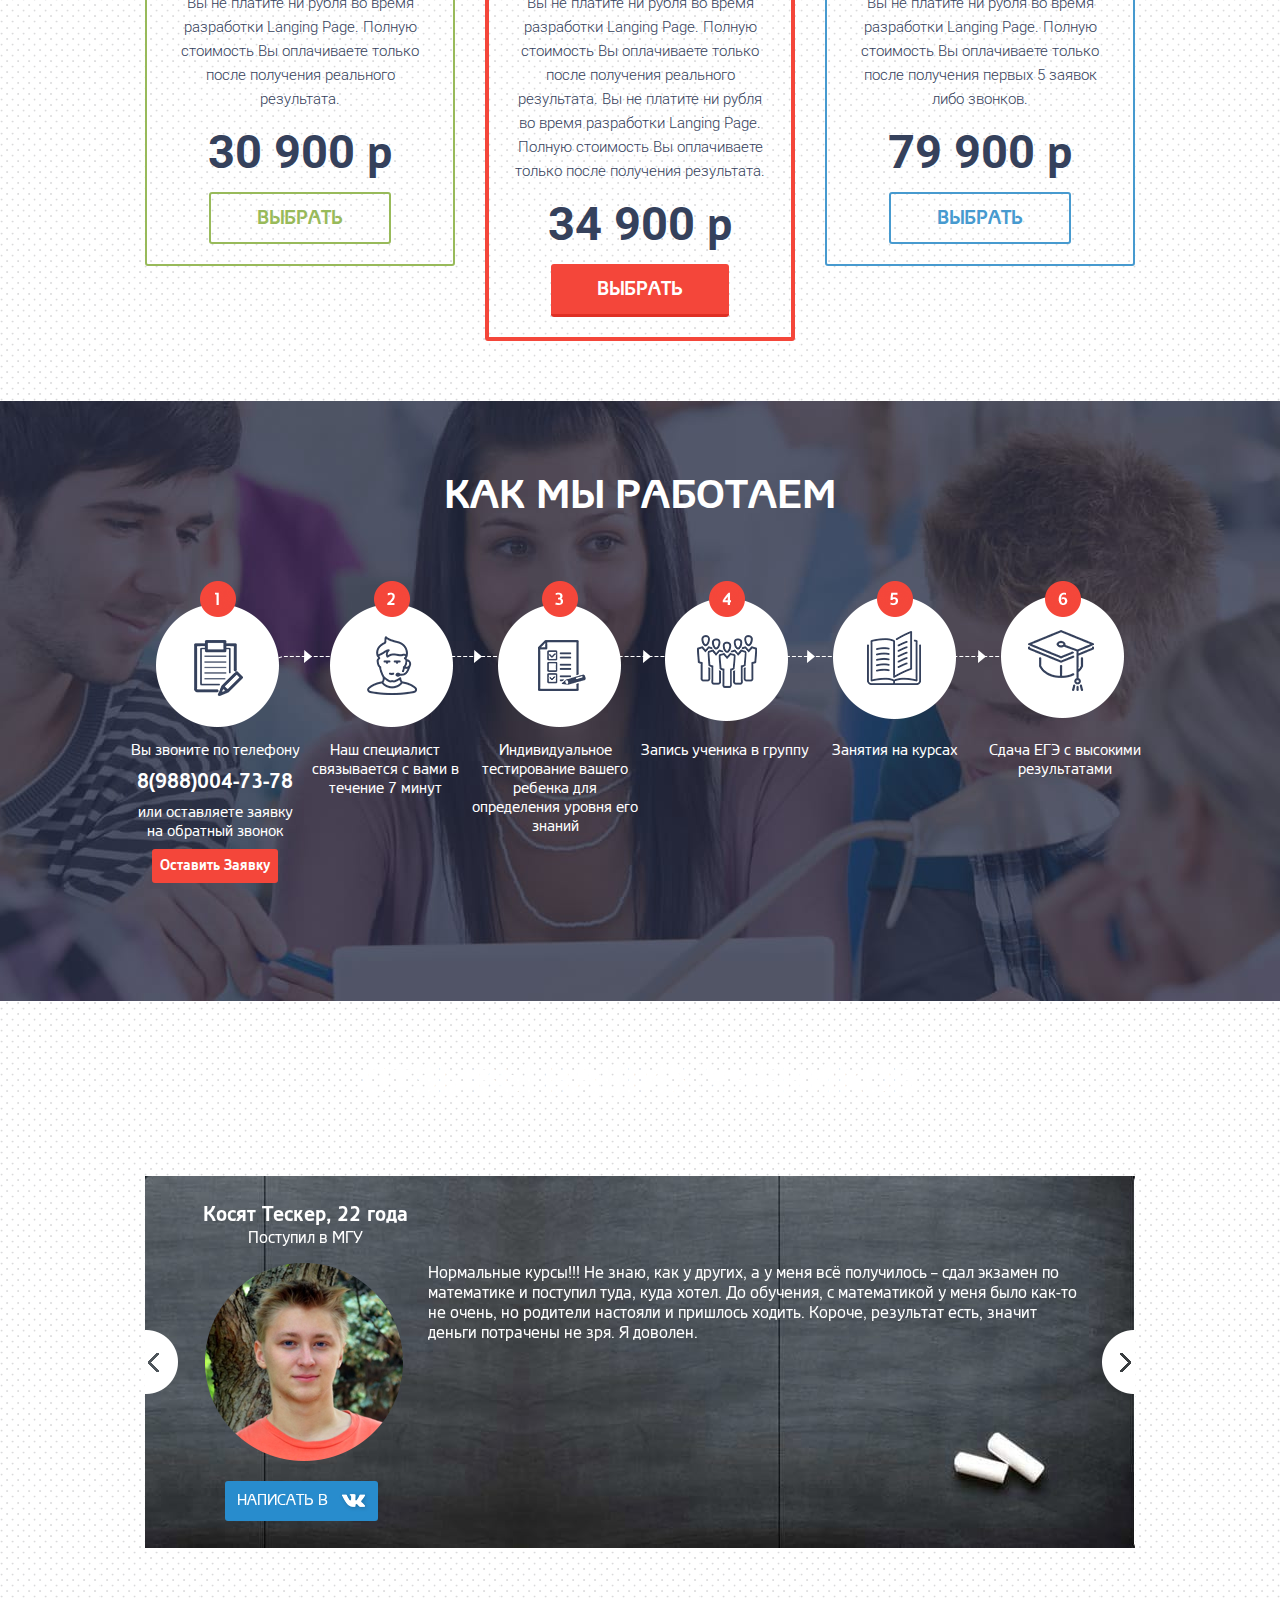
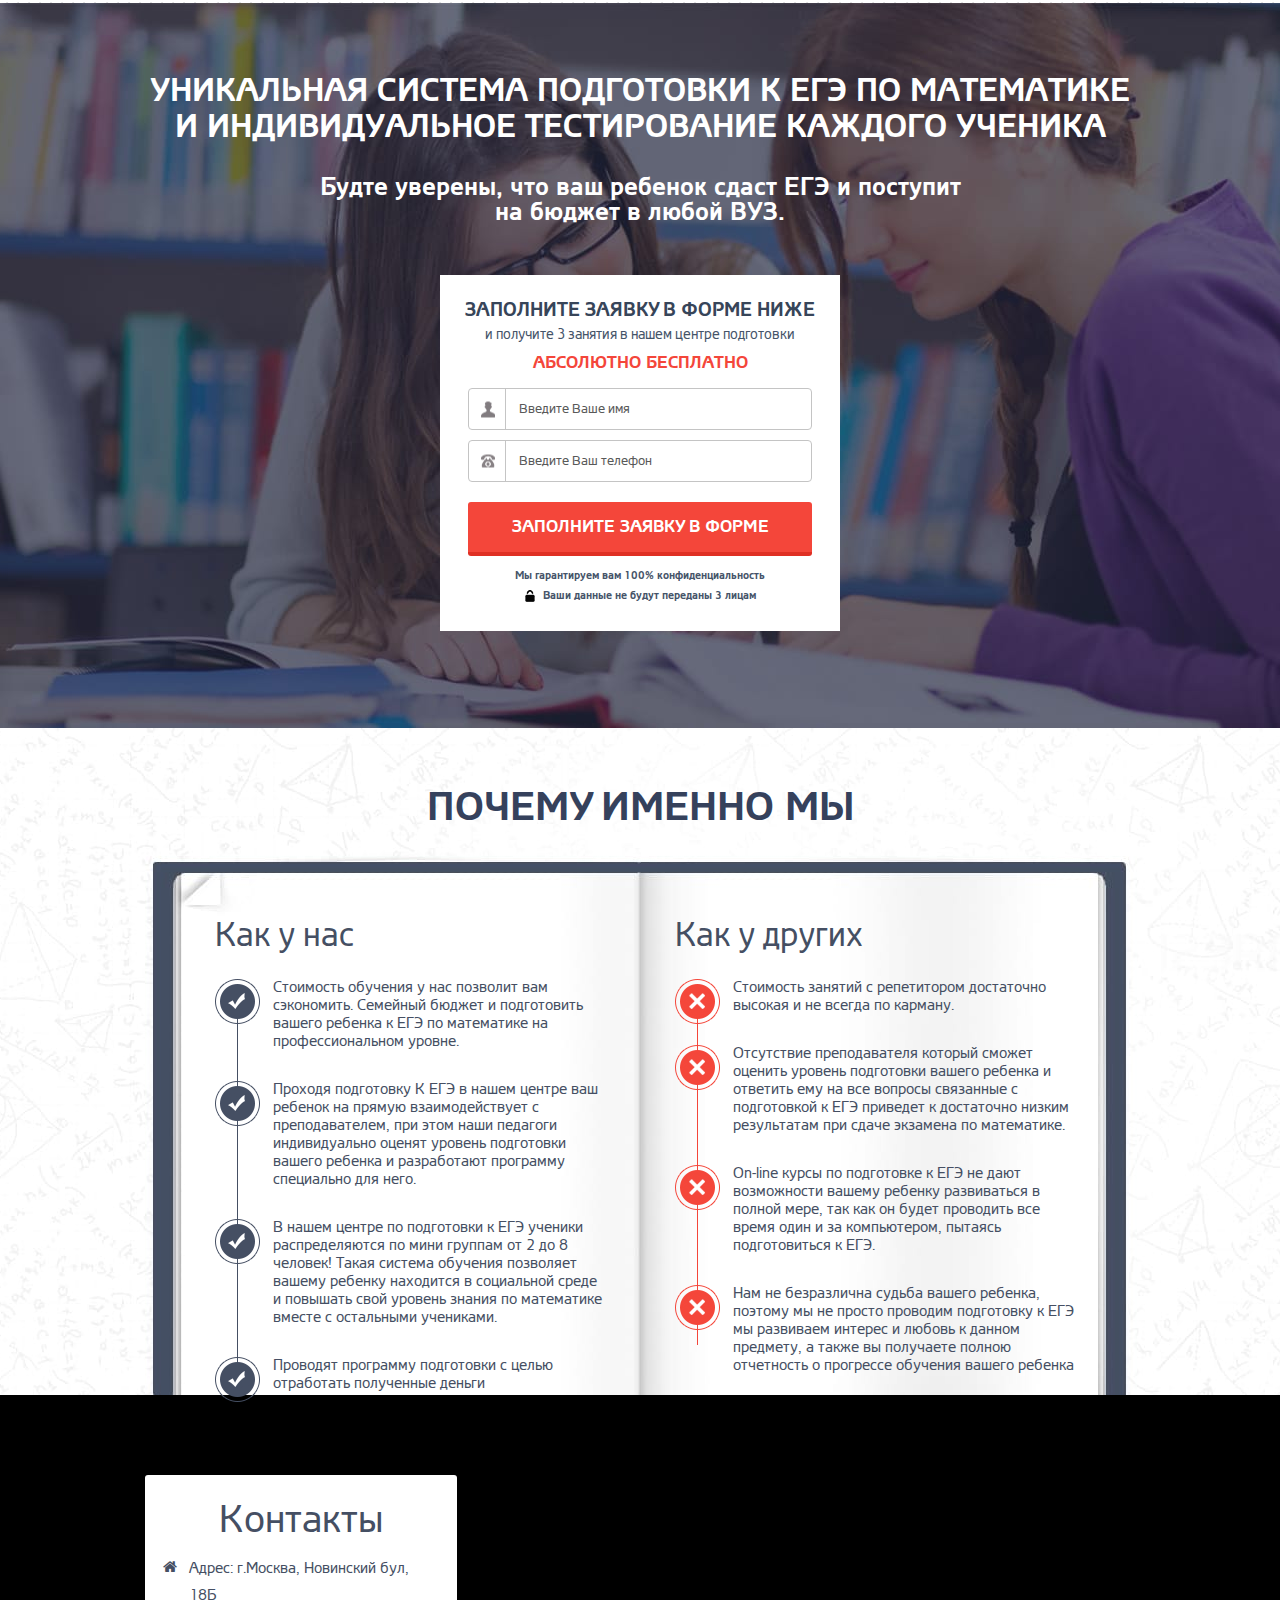
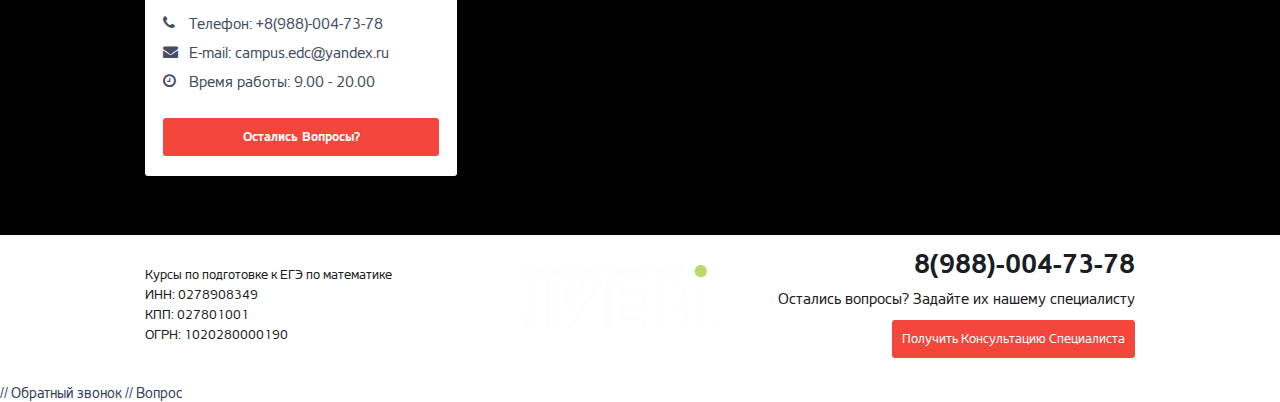
==== commit 07b3c1b6: "v1" ====
--- a/index.html
+++ b/index.html
@@ -3,7 +3,7 @@
     <head>
         <meta charset="utf-8">
         <meta http-equiv="X-UA-Compatible" content="IE=edge">
-        <title></title>
+        <title>Курсы подготовки к ЕГЭ по математике</title>
         <meta name="description" content="">
         <meta name="viewport" content="width=1050">
 
@@ -44,7 +44,7 @@
             <div class="label"></div>
             <div class="container">
                 <h1>Курсы подготовки к ЕГЭ по математике<br/>за 3 месяца в центре Москвы</h1>
-                <div class="text">Мини группы от 2 до 8 чел. Опытные преподователи из МГУ</div>
+                <div class="text">Мини группы от 2 до 8 чел. Опытные преподаватели из МГУ</div>
                 <div class="clearfix">
                     <div class="form-block">
 
@@ -87,24 +87,24 @@
                     </li>
                     <li class="item3">
                         <div class="advantage-title">Мини группы 2-8 человек</div>
-                        <span>Уникальная система обучения в небольших позволяет нашим ученикам добиваться не тольковысоких результатов, но и развиваться вместе</span>
+                        <span>Уникальная система обучения в небольших позволяет нашим ученикам добиваться не только высоких результатов, но и развиваться вместе</span>
                     </li>
                 </ul>
 
                 <ul class="advantage advantage-bottom clearfix">
                     <li class="item4">
                         <div class="advantage-title">Электронная отчетность</div>
-                        <span>Каждый родитель получает отчет отнаших преподователей о посещаемости,прогрессе обучения и уровне подготовке к ЕГЭ по математике после каждого занятия</span>
+                        <span>Каждый родитель получает отчет от наших преподавателей о посещаемости, прогрессе обучения и уровне подготовке к ЕГЭ по математике после каждого занятия</span>
                     </li>
                     <li class="item5">
-                        <div class="advantage-title">Опытные преподватели</div>
+                        <div class="advantage-title">Опытные преподаватели</div>
                         <span>
-                            Наши опытные преподователи, которые также являются тренерами сборной Москвы по олимпиадной математике и имееют опыт преподовательской деятельности более 5 лет, помогут Вашим детям получить максимально высокий балл.</span>
+                            Наши опытные преподаватели, которые также являются тренерами сборной Москвы по олимпиадной математике и имееют опыт преподавательской деятельности более 5 лет, помогут Вашим детям получить максимально высокий балл.</span>
                     </li>
                     <li class="item6">
                         <div class="advantage-title">Индивидуальный подход</div>
                         <span>
-                            Каждый наш ученник проходит тестирование, что дает нам возможность понять на каком уровне знаний по математике сейчас он находиться, после чего состовляеться индивидуальная программа  обучения </span>
+                            Каждый наш ученик проходит тестирование, что дает нам возможность понять на каком уровне знаний по математике сейчас он находиться, после чего составляется индивидуальная программа  обучения </span>
                     </li>
                 </ul>
             </div>
@@ -112,7 +112,7 @@
 
         <section class="b03">
             <div class="container">
-                <div class="h2">Наши преподаватели и МГУ</div>
+                <div class="h2">Наши преподаватели из МГУ</div>
                 <div class="subtitle">Убедитесь лично в их профессионализме </div>
 
                 <div class="teachers">
@@ -123,24 +123,21 @@
 
                                 <div class="teacher-left">
                                     <div class="teacher-author">
-                                        <div class="teacher-name">Василий Иванов</div>
+                                        <div class="teacher-name">Самонов Алексей</div>
                                         <span>Опыт работы 5 лет, преподаватель МГУ</span>
-                                        <span>Тренер по олимпиаде</span>
+                                        <span>Призер всероссийской Аэрокосмической олимпиады</span>
                                     </div>
                                     <div class="teacher-image">
                                         <img class="img-responsive" src="images/teacher1.png" alt="">
                                     </div>
-                                    <a href="images/teacher-diplom01.jpg" class="btn btn-md btn-modal">Смотреть диплом</a>
+                                    <a href="images/teacher-diplom03.jpg" class="btn btn-md btn-modal">Смотреть диплом</a>
 
                                 </div>
                                 <div class="teacher-text">
                                     <ul class="teacher-skill clearfix">
-                                        <li>Мы помогаем применить знание английского языка в жизни</li>
-                                        <li>Мы помогаем применить знание английского языка в жизни</li>
-                                        <li>Мы помогаем применить знание английского языка в жизни</li>
-                                        <li>Мы помогаем применить знание английского языка в жизни</li>
+                                       
                                     </ul>
-                                    Мы помогаем применить знание английского языка в жизни, (Мастер-классы во время реалити-шоу, как повысить себе зарплату после изучения английского, как открыть свой бизнес без инвестиций Мы помогаем применить знание английского языка в жизни, (Мастер-классы во время реалити-шоу, как повысить себе зарплату после изучения английского, как открыть свой бизнес без инвестиций Мы помогаем применить знание английского языка в жизни, (Мастер-классы во время реалити-шоу, как повысить себе зарплату после изучения английского, как открыть свой бизнес без инвестиций (Мастер-классы во время реалити-шоу, как повысить себе зарплату после изучения английского, как открыть свой бизнес без инвестиций</div>
+                                     Высшая награда для любого учителя – это благодарность его учеников! Прекрасно, когда твои знания открывают молодым дорогу в перспективную жизнь. Куда приятнее работать и зарабатывать с помощью интеллекта, нежели махать кувалдой на заводе. Учитесь, мои дорогие, достигайте всё новых и новых высот!</div>
                             </div>
                         </div>
 
@@ -148,9 +145,9 @@
                             <div class="clearfix">
                                 <div class="teacher-left">
                                     <div class="teacher-author">
-                                        <div class="teacher-name">Василий Иванов</div>
+                                        <div class="teacher-name">Брагин Владимир</div>
                                         <span>Опыт работы 5 лет, преподаватель МГУ</span>
-                                        <span>Тренер по олимпиаде</span>
+                                        <span></span>
                                     </div>
                                     <div class="teacher-image">
                                         <img class="img-responsive" src="images/teacher2.png" alt="">
@@ -159,12 +156,12 @@
                                 </div>
                                 <div class="teacher-text">
                                     <ul class="teacher-skill clearfix">
-                                        <li>Мы помогаем применить знание английского языка в жизни</li>
-                                        <li>Мы помогаем применить знание английского языка в жизни</li>
-                                        <li>Мы помогаем применить знание английского языка в жизни</li>
-                                        <li>Мы помогаем применить знание английского языка в жизни</li>
+                                        <li>Аспирант механико-математического факультета МГУ</li>
+                                        <li>Тренер сборной школьников Москвы на Всероссийскую олимпиаду по математике</li>
+                                        <li>Многократный победитель Всероссийской олимпиады школьников по математике</li>
+                                        <li>Обладатель Гран-при Международной студенческой олимпиады</li>
                                     </ul>
-                                    Мы помогаем применить знание английского языка в жизни, (Мастер-классы во время реалити-шоу, как повысить себе зарплату после изучения английского, как открыть свой бизнес без инвестиций Мы помогаем применить знание английского языка в жизни, (Мастер-классы во время реалити-шоу, как повысить себе зарплату после изучения английского, как открыть свой бизнес без инвестиций Мы помогаем применить знание английского языка в жизни, (Мастер-классы во время реалити-шоу, как повысить себе зарплату после изучения английского, как открыть свой бизнес без инвестиций (Мастер-классы во время реалити-шоу, как повысить себе зарплату после изучения английского, как открыть свой бизнес без инвестиций</div>
+                                    С некоторыми моими теперешними студентами я впервые повстречалась на подготовительных курсах, которые до сих пор преподаю. Это очень интересно, видеть, как на твоих глазах вырастают новые высоквалифицированные специалисты. Наверное, за это я так и люблю свою работу)</div>
                             </div>
                         </div>
 
@@ -173,24 +170,24 @@
 
                                 <div class="teacher-left">
                                     <div class="teacher-author">
-                                        <div class="teacher-name">Василий Иванов</div>
+                                        <div class="teacher-name">Попов Леонид</div>
                                         <span>Опыт работы 5 лет, преподаватель МГУ</span>
-                                        <span>Тренер по олимпиаде</span>
+                                        <span></span>
                                     </div>
 
                                     <div class="teacher-image">
                                         <img class="img-responsive" src="images/teacher2.png" alt="">
                                     </div>
-                                    <a href="images/teacher-diplom03.jpg" class="btn btn-md btn-modal">Смотреть диплом</a>
+                                    <a href="images/teacher-diplom01.jpg" class="btn btn-md btn-modal">Смотреть диплом</a>
                                 </div>
                                 <div class="teacher-text">
                                     <ul class="teacher-skill clearfix">
-                                        <li>Мы помогаем применить знание английского языка в жизни</li>
-                                        <li>Мы помогаем применить знание английского языка в жизни</li>
-                                        <li>Мы помогаем применить знание английского языка в жизни</li>
-                                        <li>Мы помогаем применить знание английского языка в жизни</li>
+                                        <li>Член оргкомитета Уральского турнира юных математиков</li>
+                                        <li>Тренер сборной школьников Москвы на Всероссийскую олимпиаду по математике</li>
+                                        <li>Неоднократный призер Всероссийской олимпиады школьников по математике</li>
+                                        <li>Руководитель команды СУНЦ МГУ на Международной олимпиаде по математике</li>
                                     </ul>
-                                    Мы помогаем применить знание английского языка в жизни, (Мастер-классы во время реалити-шоу, как повысить себе зарплату после изучения английского, как открыть свой бизнес без инвестиций Мы помогаем применить знание английского языка в жизни, (Мастер-классы во время реалити-шоу, как повысить себе зарплату после изучения английского, как открыть свой бизнес без инвестиций Мы помогаем применить знание английского языка в жизни, (Мастер-классы во время реалити-шоу, как повысить себе зарплату после изучения английского, как открыть свой бизнес без инвестиций (Мастер-классы во время реалити-шоу, как повысить себе зарплату после изучения английского, как открыть свой бизнес без инвестиций</div>
+                                    Я преподаю уже более 5 лет, скажу Вам честно, что с каждым годом требования к молодёжи, в сфере образования, становятся всё выше. К сожалению, очень часто, даже имея хорошие оценки, учащимся школ невозможно самостоятельно подготовиться и сдать вступительные экзамены в ВУЗы. Не является исключением и ЕГЭ по математике. К счастью, я и мои коллеги знаем, как решить этот вопрос. Приходите, с удовольствием поможем.</div>
                             </div>
                         </div>
                     </div>
@@ -207,13 +204,13 @@
                         <div class="item-image">
                             <img class="img-responsive" src="img/b04_item1.jpg" alt="">
                         </div>
-                        <span>Наши заняти проходят 2 раза в неделючто позволяет добиваться высоких результатов, в самые кратчайшие сроки.</span>
+                        <span>Наши заняти проходят 2 раза в неделю что позволяет добиваться высоких результатов, в самые кратчайшие сроки.</span>
                     </li>
                     <li>
                         <div class="item-image">
                             <img class="img-responsive" src="img/b04_item2.jpg" alt="">
                         </div>
-                        <span>Уже после 3 занятий мы проводим специальное тестирование которое позволит узнать вам на какие баллы по ЕГЭ может горантированно претендовать ваш ребенок после наших курсов.</span>
+                        <span>Уже после 3 занятий мы проводим специальное тестирование которое позволит узнать вам на какие баллы по ЕГЭ может гарантировано претендовать ваш ребенок после наших курсов.</span>
                     </li>
                     <li>
                         <div class="item-image">
@@ -228,13 +225,13 @@
                         <div class="item-image">
                             <img class="img-responsive" src="img/b04_item4.jpg" alt="">
                         </div>
-                        <span>Мы не только развиваем знания по математике,но и заинтересованность учеников в данном предмете.</span>
+                        <span>Мы не только развиваем знания по математике, но и заинтересованность учеников в данном предмете.</span>
                     </li>
                     <li>
                         <div class="item-image">
                             <img class="img-responsive" src="img/b04_item5.jpg" alt="">
                         </div>
-                        <span>24/7. Наши преподователи в течение всего процесса подготовки ответят на все ваши вопросы и расскажут о процессе подготовке и результатх вашего ребенка.</span>
+                        <span>24/7. Наши преподаватели в течение всего процесса подготовки ответят на все ваши вопросы и расскажут о процессе подготовке и результатах вашего ребенка.</span>
                     </li>
                     <li>
                         <div class="item-image">
@@ -318,7 +315,7 @@
                         <span>или оставляете заявку на обратный звонок</span>
                         <a href="#callback" class="btn btn-md btn-modal">оставить заявку</a>
                     </li>
-                    <li class="item2">Наш специалист связываеться с вами в течение 7 минут</li>
+                    <li class="item2">Наш специалист связывается с вами в течение 7 минут</li>
                     <li class="item3">Индивидуальное тестирование вашего ребенка для определения уровня его знаний</li>
                     <li class="item4">Запись ученика в группу</li>
                     <li class="item5">Занятия на курсах</li>
@@ -333,47 +330,57 @@
                 <div class="review clearfix">
                     <div class="review-item">
                         <div class="review-author">
-                            Олег Евдокимов, 25 лет
+                            Косят Тескер, 22 года
                             <span>Поступил в МГУ</span>
                         </div>
                         <div class="clearfix">
                             <div class="review-image">
                                 <img class="img-responsive" src="images/review01.png" alt="">
                             </div>
-                            <div class="review-text">Мы помогаем применить знание английского языка в жизни, (Мастер-классы во время реалити-шоу, как повысить себе зарплату после изучения английского, как открыть свой бизнес без инвестиций Мы помогаем применить знание английского языка в жизни, (Мастер-классы во время реалити-шоу, как повысить себе зарплату после изучения английского, как открыть свой бизнес без инвестиций Мы помогаем применить знание английского языка в жизни, (Мастер-классы во время реалити-шоу, как повысить себе зарплату после изучения английского, как открыть свой бизнес без инвестиций (Мастер-классы во время реалити-шоу, как повысить себе зарплату после изучения английского, как открыть свой бизнес без инвестиций</div>
-                        </div>
-                        <a href="#" class="btn btn-vk">Написать в</a>
-                        <a href="#" class="btn btn-sm">Результаты ЕГЭ</a>
+                            <div class="review-text">Нормальные курсы!!! Не знаю, как у других, а у меня всё получилось – сдал экзамен по математике и поступил туда, куда хотел. До обучения, с математикой у меня было как-то не очень, но родители настояли и пришлось ходить. Короче, результат есть, значит деньги потрачены не зря. Я доволен.</div>
+                        </div>
+                        <a href="http://vk.com/mars_angel" class="btn btn-vk">Написать в</a>
                     </div>
 
                     <div class="review-item">
                         <div class="review-author">
-                            Олег Евдокимов, 25 лет
-                            <span>Поступил в МГУ</span>
+                            Яна Нагорных, 20 лет
+                            <span>Поступила в МГУ</span>
                         </div>
                         <div class="clearfix">
                             <div class="review-image">
                                 <img class="img-responsive" src="images/review02.png" alt="">
                             </div>
-                            <div class="review-text">Мы помогаем применить знание английского языка в жизни, (Мастер-классы во время реалити-шоу, как повысить себе зарплату после изучения английского, как открыть свой бизнес без инвестиций Мы помогаем применить знание английского языка в жизни, (Мастер-классы во время реалити-шоу, как повысить себе зарплату после изучения английского, как открыть свой бизнес без инвестиций Мы помогаем применить знание английского языка в жизни, (Мастер-классы во время реалити-шоу, как повысить себе зарплату после изучения английского, как открыть свой бизнес без инвестиций (Мастер-классы во время реалити-шоу, как повысить себе зарплату после изучения английского, как открыть свой бизнес без инвестиций</div>
-                        </div>
-                        <a href="#" class="btn btn-vk">Написать в</a>
-                        <a href="#" class="btn btn-sm">Результаты ЕГЭ</a>
+                            <div class="review-text">Всем привет. О данных подготовительных курсах к ЕГЭ по математике, узнала от подруги. Она пару лет назад здесь обучалась и осталась довольна. Структура обучения выстроена очень грамотно, благодаря тому, что процесс идёт в маленькой группе (у нас было 6 человек), преподаватель успевает поработать с каждым. Считаю, что campuseducation очень сильно мне помогли. Кстати, теперь я учусь в Университете</div>
+                        </div>
+                        <a href="https://vk.com/yana_3dg" class="btn btn-vk">Написать в</a>
                     </div>
 
                     <div class="review-item">
                         <div class="review-author">
-                            Олег Евдокимов, 25 лет
-                            <span>Поступил в МГУ</span>
+                            Анастасия Суркова, 21 год
+                            <span>Поступила в МГУ</span>
                         </div>
                         <div class="clearfix">
                             <div class="review-image">
                                 <img class="img-responsive" src="images/review03.png" alt="">
                             </div>
-                            <div class="review-text">Мы помогаем применить знание английского языка в жизни, (Мастер-классы во время реалити-шоу, как повысить себе зарплату после изучения английского, как открыть свой бизнес без инвестиций Мы помогаем применить знание английского языка в жизни, (Мастер-классы во время реалити-шоу, как повысить себе зарплату после изучения английского, как открыть свой бизнес без инвестиций Мы помогаем применить знание английского языка в жизни, (Мастер-классы во время реалити-шоу, как повысить себе зарплату после изучения английского, как открыть свой бизнес без инвестиций (Мастер-классы во время реалити-шоу, как повысить себе зарплату после изучения английского, как открыть свой бизнес без инвестиций</div>
-                        </div>
-                        <a href="#" class="btn btn-vk">Написать в</a>
-                        <a href="#" class="btn btn-sm">Результаты ЕГЭ</a>
+                            <div class="review-text">Несколько лет назад возник вопрос поступления в высшее учебное заведение. Я всегда хотел учиться именно в МГУ. Стали искать людей, которые могут помочь в подготовке к поступлению в данный ВУЗ. В результате поисков, наткнулись на эти курсы. Оказалось, что здесь преподают профессора из МГУ, которые знают всю систему изнутри. Всё прошло, как по маслу, я уже второкурсник.</div>
+                        </div>
+                        <a href="https://vk.com/nenseysurkova" class="btn btn-vk">Написать в</a>
+                    </div>
+                    <div class="review-item">
+                        <div class="review-author">
+                            Николай Луцяк, 21 год
+                            <span>Поступил в МГУ</span>
+                        </div>
+                        <div class="clearfix">
+                            <div class="review-image">
+                                <img class="img-responsive" src="images/review04.png" alt="">
+                            </div>
+                            <div class="review-text">Несколько лет назад возник вопрос поступления в высшее учебное заведение. Я всегда хотел учиться именно в МГУ. Стали искать людей, которые могут помочь в подготовке к поступлению в данный ВУЗ. В результате поисков, наткнулись на эти курсы. Оказалось, что здесь преподают профессора из МГУ, которые знают всю систему изнутри. Всё прошло, как по маслу, я уже второкурсник.</div>
+                        </div>
+                        <a href="https://vk.com/id152091139" class="btn btn-vk">Написать в</a>
                     </div>
                 </div>
             </div>
@@ -488,7 +495,7 @@
                 </div>
                 <div class="footer-contact text-right">
                     <a href="tel:8(800)20-00-600" class="footer-tel">8(988)-004-73-78</a>
-                    <div class="footer-contact-text">Остались вопросы? Зайдате их нашему специалисту</div>
+                    <div class="footer-contact-text">Остались вопросы? Задайте их нашему специалисту</div>
                     <a href="#callback" class="btn btn-sm btn-modal">Получить консультацию специалиста</a>
                 </div>
             </div>
@@ -590,5 +597,16 @@
         </script>
         <noscript><div><img src="https://mc.yandex.ru/watch/34887060" style="position:absolute; left:-9999px;" alt="" /></div></noscript>
         <!-- /Yandex.Metrika counter -->
+
+        <script>
+        (function(i,s,o,g,r,a,m){i['GoogleAnalyticsObject']=r;i[r]=i[r]||function(){
+        (i[r].q=i[r].q||[]).push(arguments)},i[r].l=1*new Date();a=s.createElement(o),
+        m=s.getElementsByTagName(o)[0];a.async=1;a.src=g;m.parentNode.insertBefore(a,m)
+        })(window,document,'script','//www.google-analytics.com/analytics.js','ga');
+
+        ga('create', 'UA-72973711-1', 'auto');
+        ga('send', 'pageview');
+        </script>
+
     </body>
 </html>
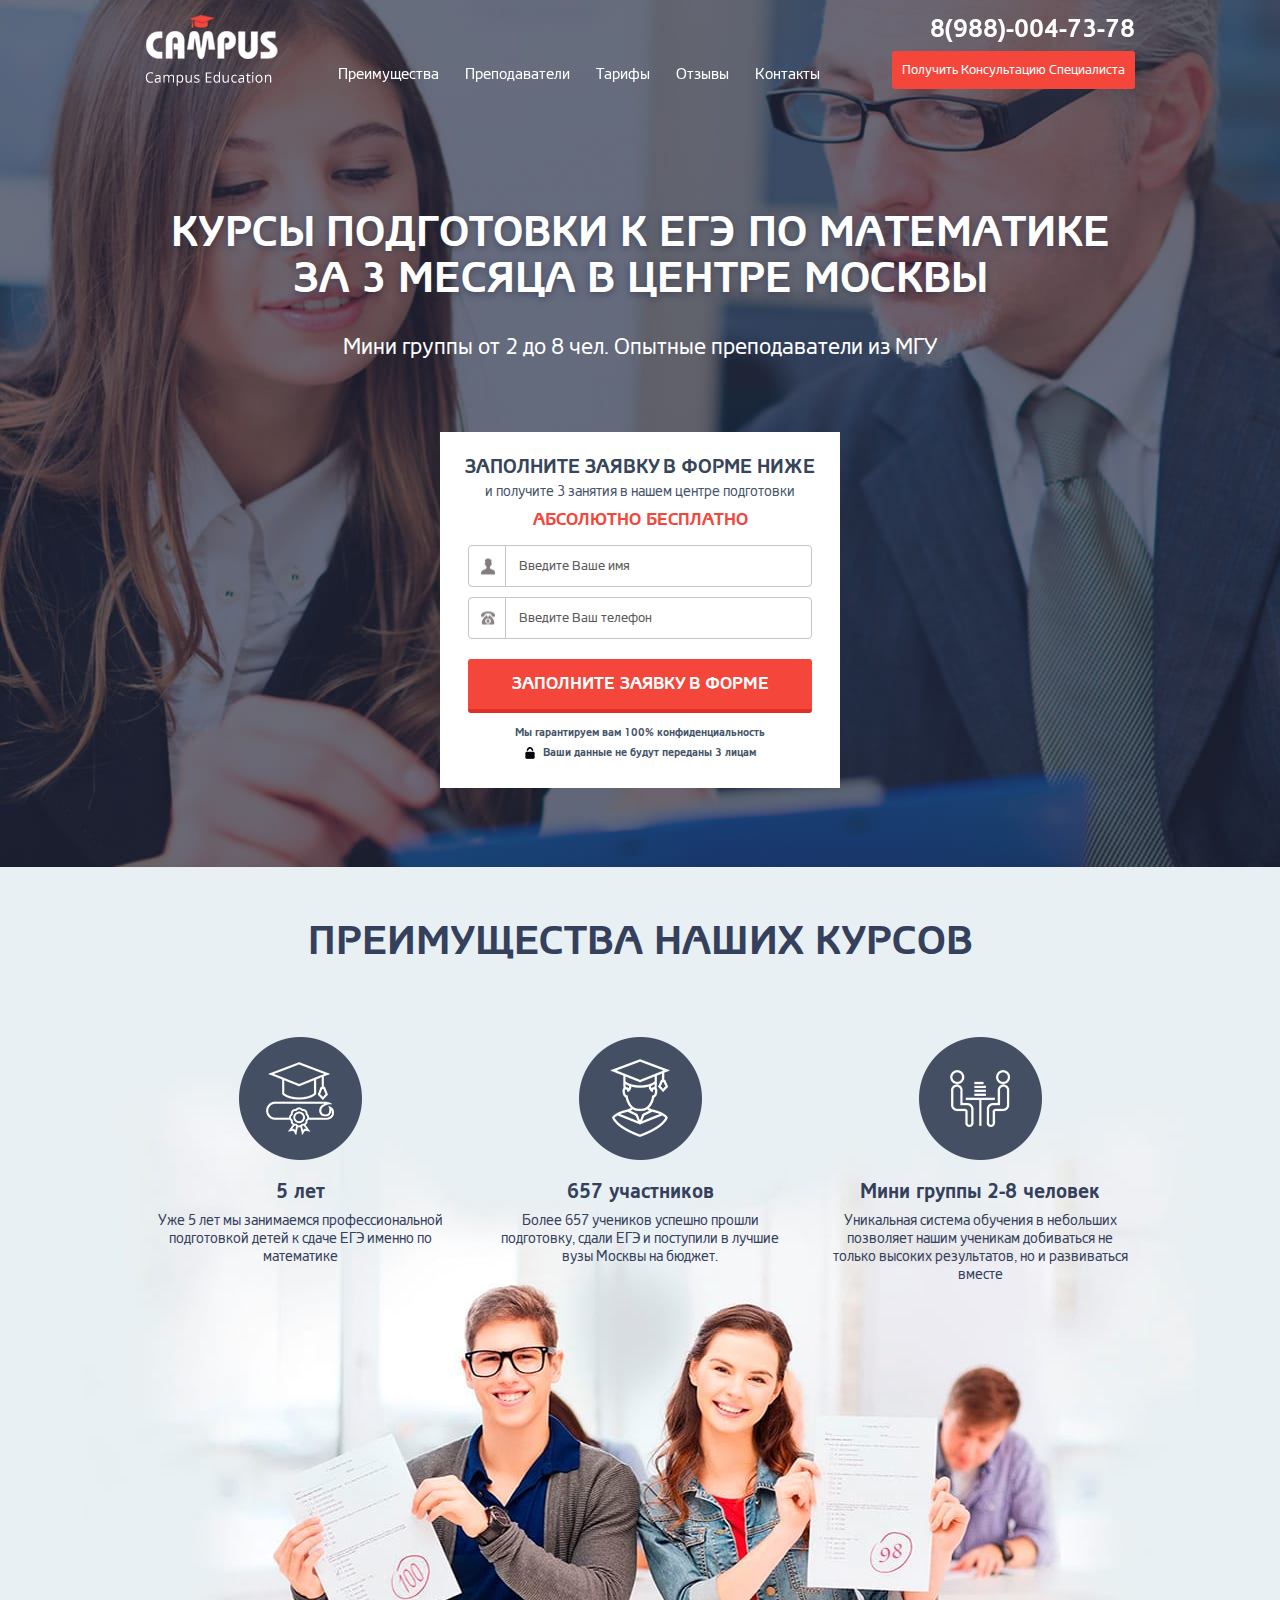
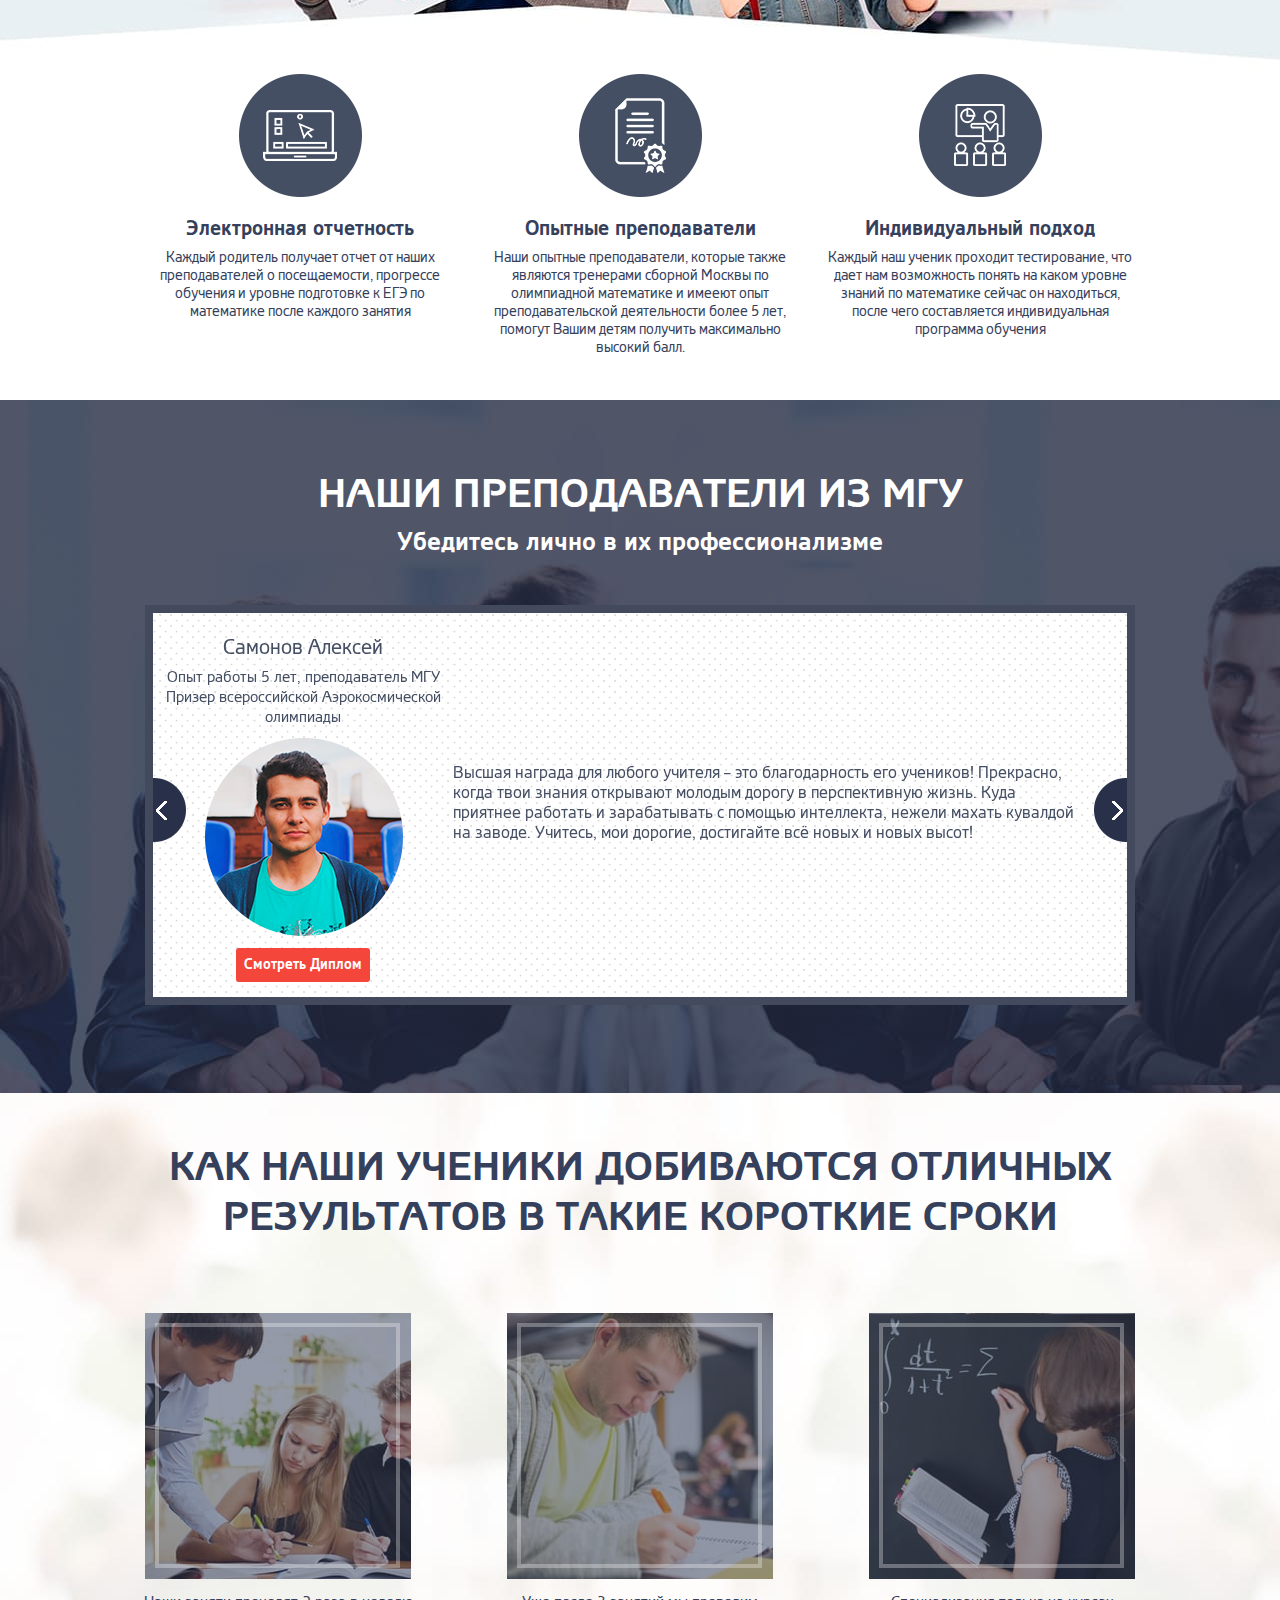
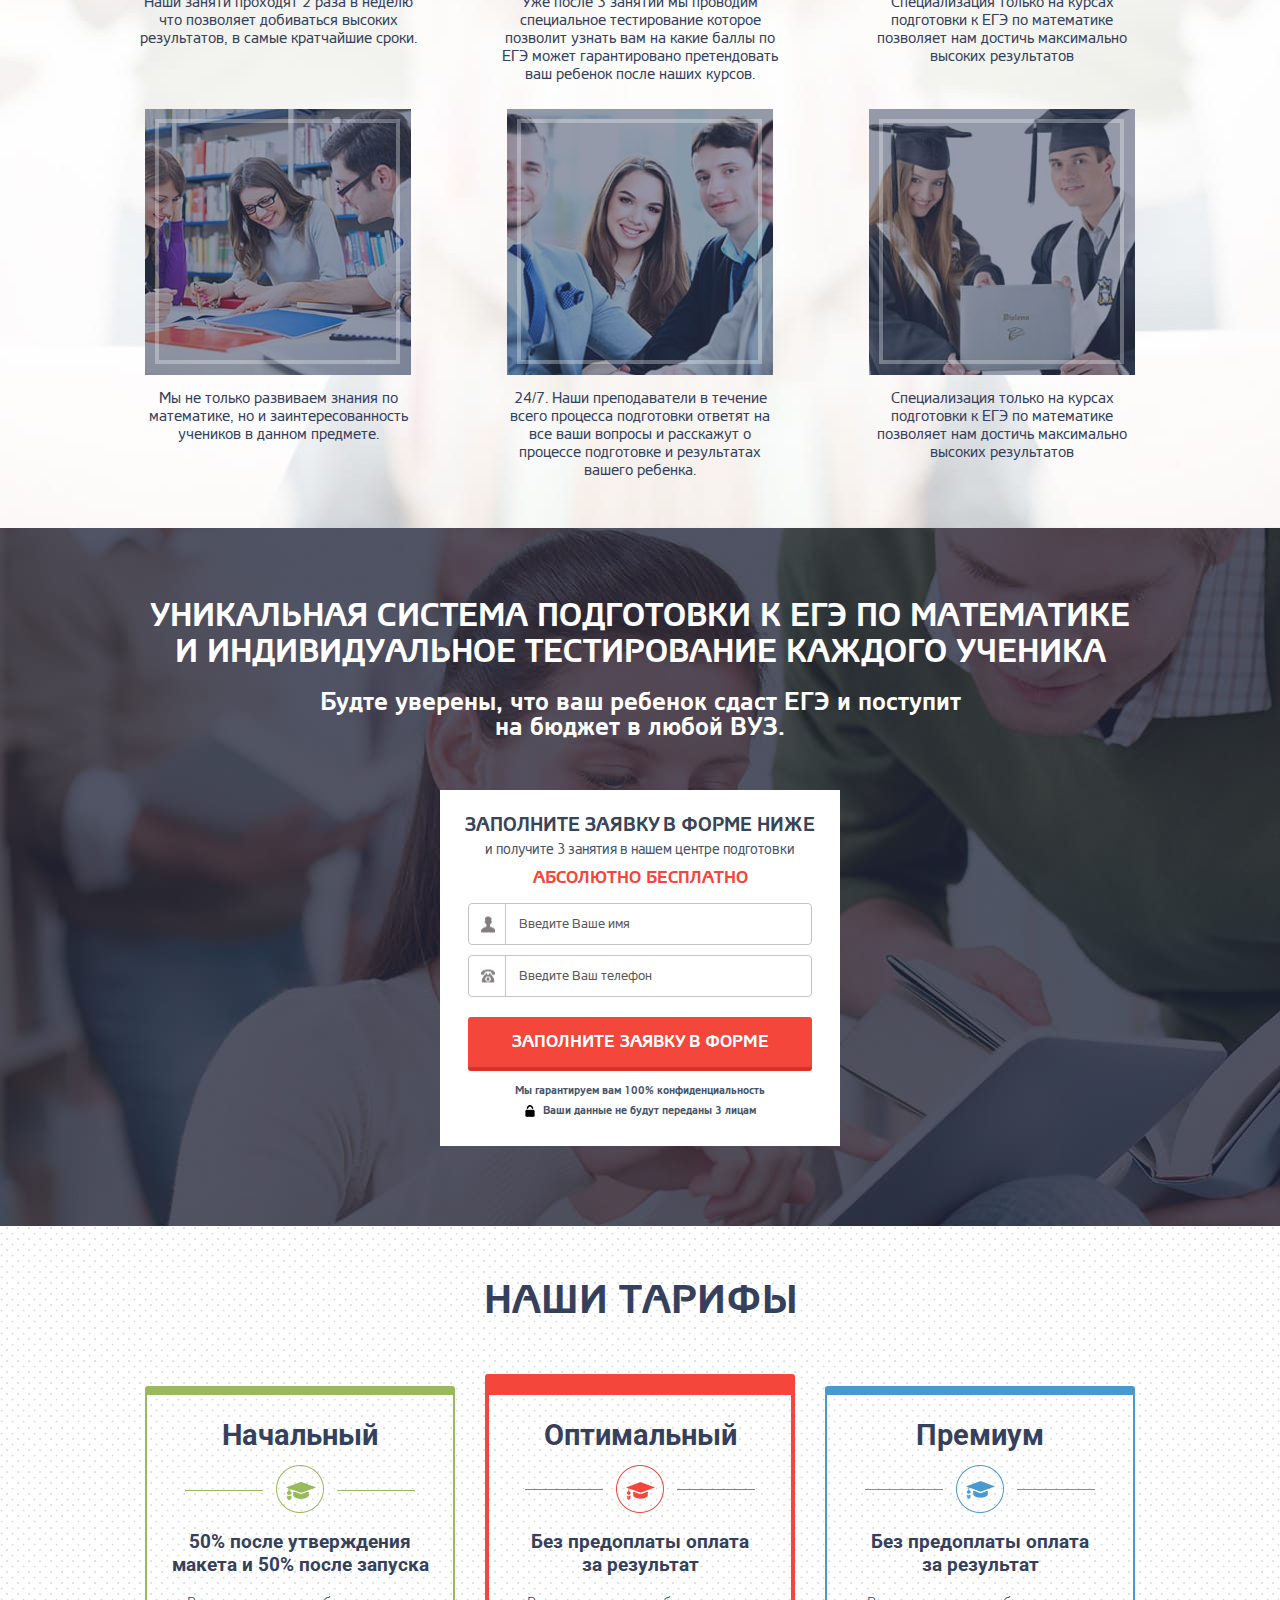
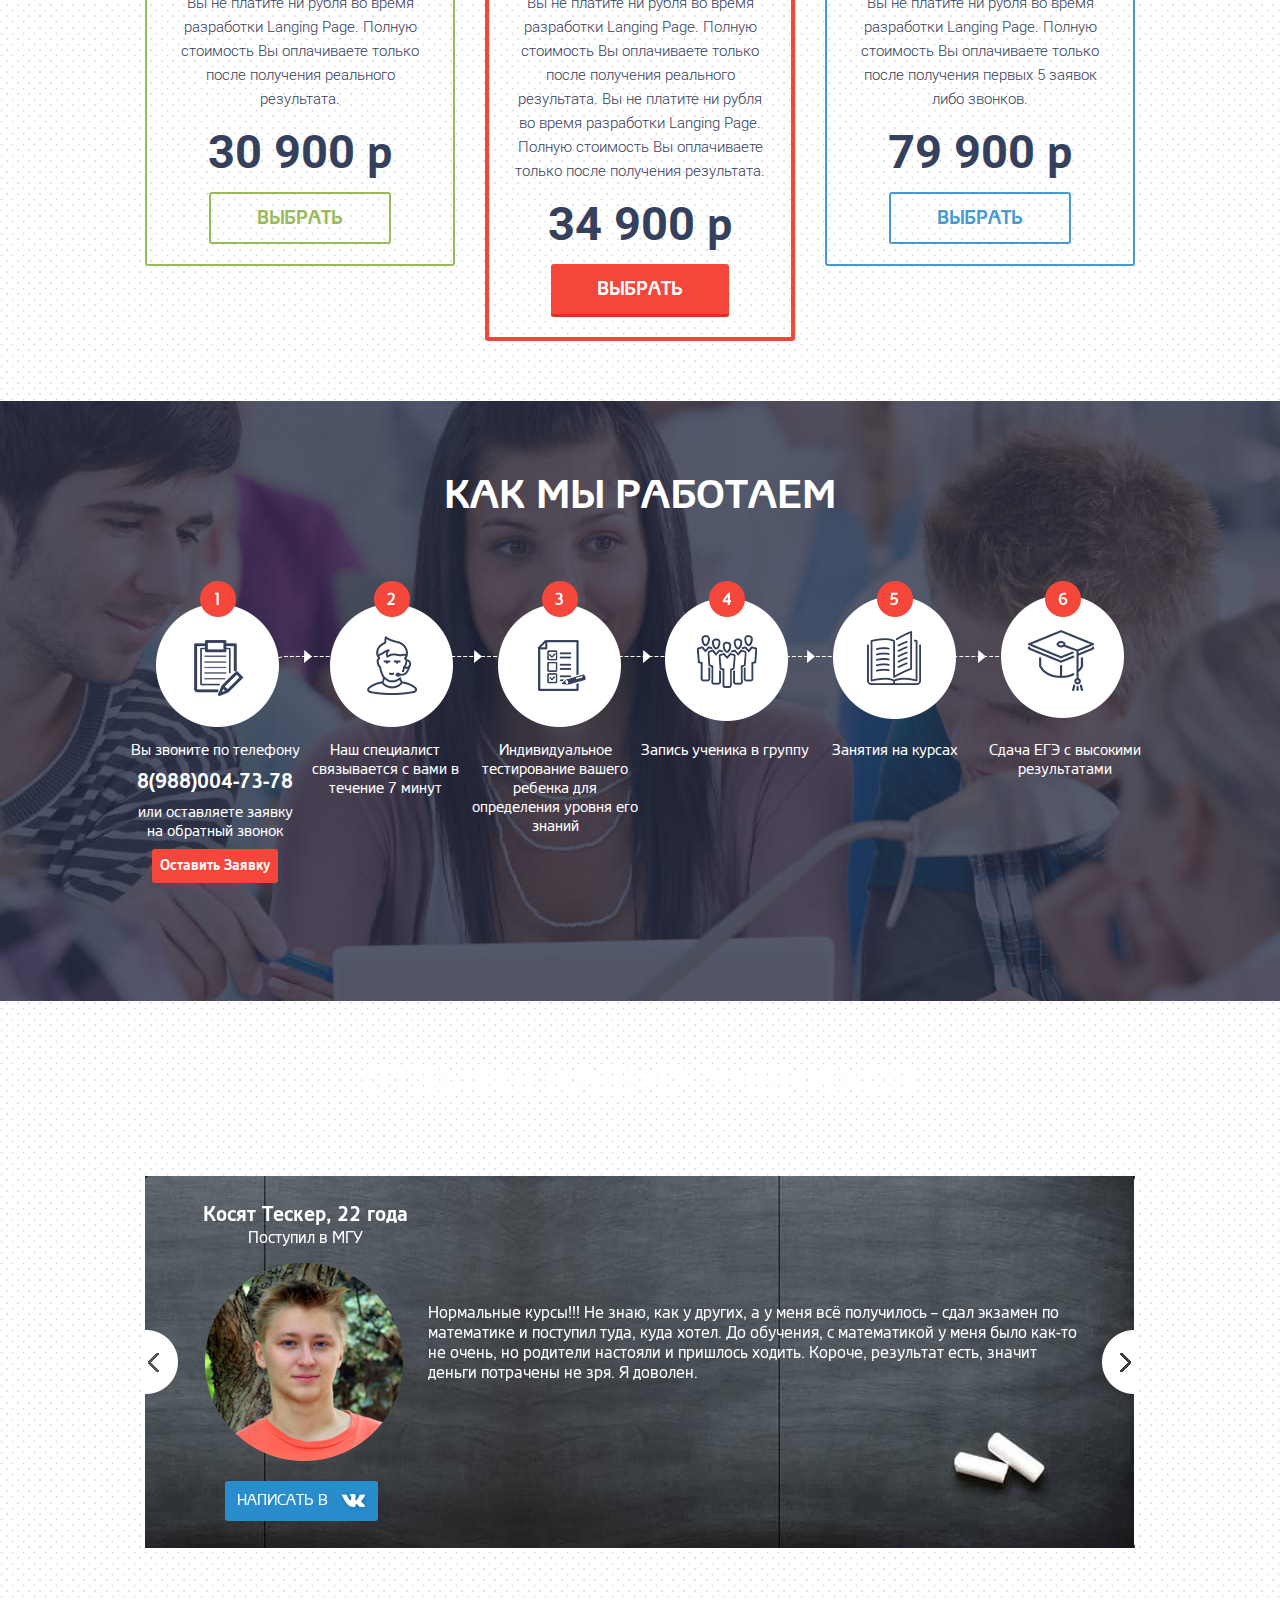
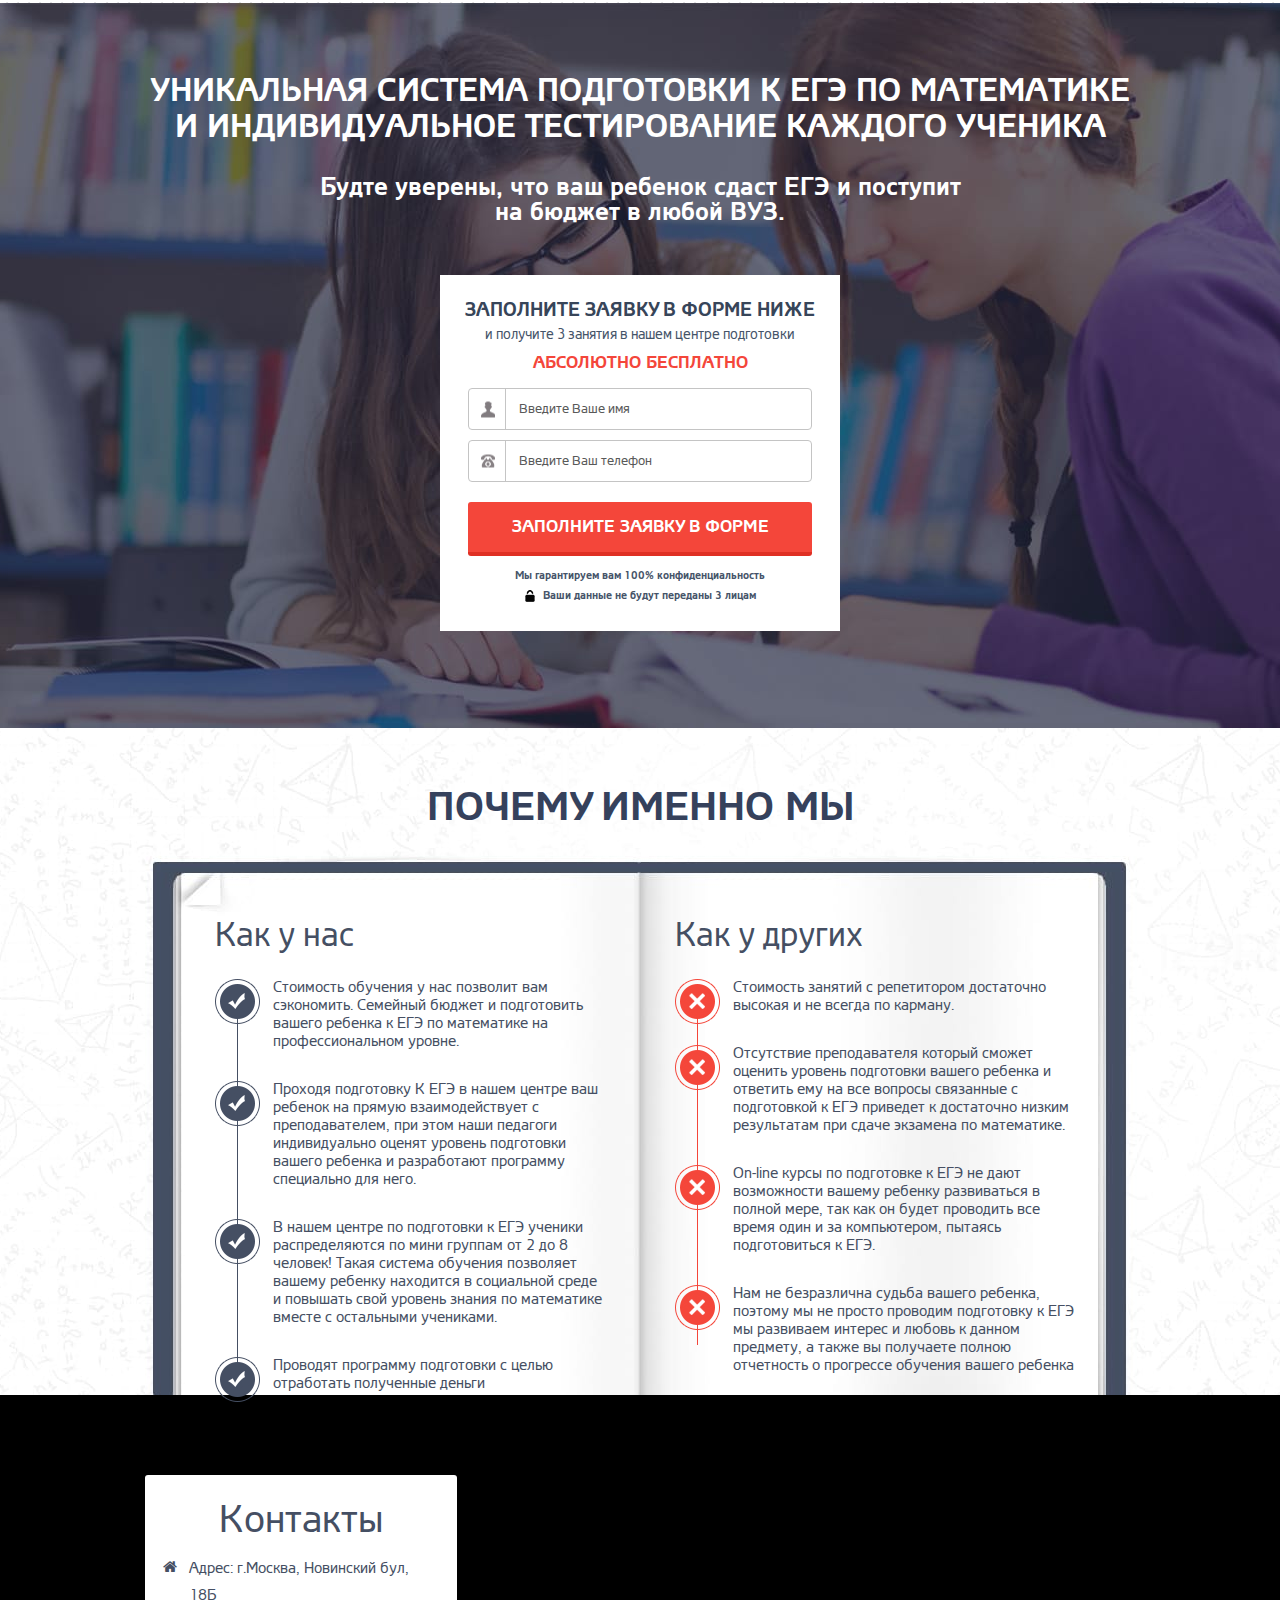
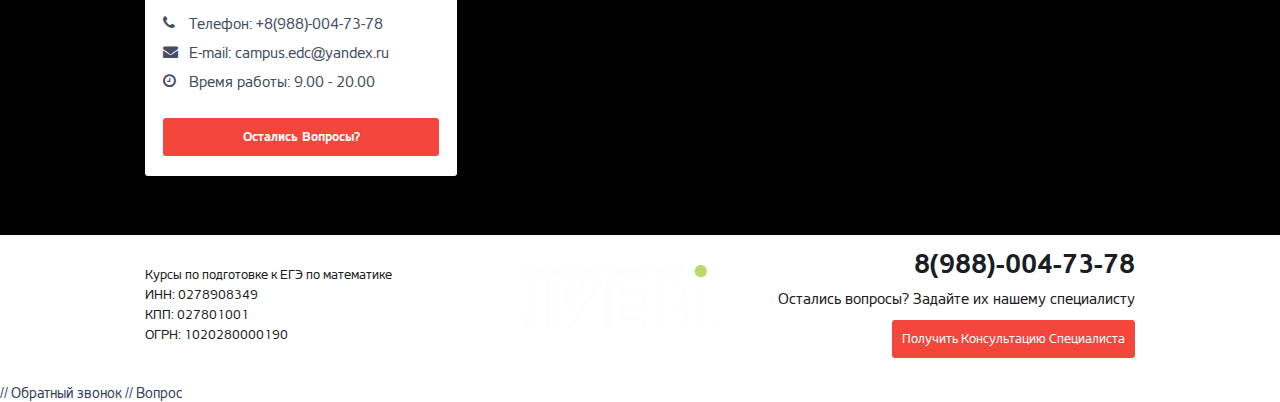
==== commit 503c7f25: "v1" ====
--- a/index.html
+++ b/index.html
@@ -176,7 +176,7 @@
                                     </div>
 
                                     <div class="teacher-image">
-                                        <img class="img-responsive" src="images/teacher2.png" alt="">
+                                        <img class="img-responsive" src="images/teacher3.png" alt="">
                                     </div>
                                     <a href="images/teacher-diplom01.jpg" class="btn btn-md btn-modal">Смотреть диплом</a>
                                 </div>
@@ -339,7 +339,7 @@
                             </div>
                             <div class="review-text">Нормальные курсы!!! Не знаю, как у других, а у меня всё получилось – сдал экзамен по математике и поступил туда, куда хотел. До обучения, с математикой у меня было как-то не очень, но родители настояли и пришлось ходить. Короче, результат есть, значит деньги потрачены не зря. Я доволен.</div>
                         </div>
-                        <a href="http://vk.com/mars_angel" class="btn btn-vk">Написать в</a>
+                        <a href="http://vk.com/mars_angel" class="btn btn-vk" target="_blank">Написать в</a>
                     </div>
 
                     <div class="review-item">
@@ -353,7 +353,7 @@
                             </div>
                             <div class="review-text">Всем привет. О данных подготовительных курсах к ЕГЭ по математике, узнала от подруги. Она пару лет назад здесь обучалась и осталась довольна. Структура обучения выстроена очень грамотно, благодаря тому, что процесс идёт в маленькой группе (у нас было 6 человек), преподаватель успевает поработать с каждым. Считаю, что campuseducation очень сильно мне помогли. Кстати, теперь я учусь в Университете</div>
                         </div>
-                        <a href="https://vk.com/yana_3dg" class="btn btn-vk">Написать в</a>
+                        <a href="https://vk.com/yana_3dg" class="btn btn-vk" target="_blank">Написать в</a>
                     </div>
 
                     <div class="review-item">
@@ -367,7 +367,7 @@
                             </div>
                             <div class="review-text">Несколько лет назад возник вопрос поступления в высшее учебное заведение. Я всегда хотел учиться именно в МГУ. Стали искать людей, которые могут помочь в подготовке к поступлению в данный ВУЗ. В результате поисков, наткнулись на эти курсы. Оказалось, что здесь преподают профессора из МГУ, которые знают всю систему изнутри. Всё прошло, как по маслу, я уже второкурсник.</div>
                         </div>
-                        <a href="https://vk.com/nenseysurkova" class="btn btn-vk">Написать в</a>
+                        <a href="https://vk.com/nenseysurkova" class="btn btn-vk" target="_blank">Написать в</a>
                     </div>
                     <div class="review-item">
                         <div class="review-author">
@@ -380,7 +380,7 @@
                             </div>
                             <div class="review-text">Несколько лет назад возник вопрос поступления в высшее учебное заведение. Я всегда хотел учиться именно в МГУ. Стали искать людей, которые могут помочь в подготовке к поступлению в данный ВУЗ. В результате поисков, наткнулись на эти курсы. Оказалось, что здесь преподают профессора из МГУ, которые знают всю систему изнутри. Всё прошло, как по маслу, я уже второкурсник.</div>
                         </div>
-                        <a href="https://vk.com/id152091139" class="btn btn-vk">Написать в</a>
+                        <a href="https://vk.com/id152091139" class="btn btn-vk" target="_blank">Написать в</a>
                     </div>
                 </div>
             </div>
--- a/css/main.css
+++ b/css/main.css
@@ -3135,7 +3135,8 @@
       float: left;
       width: 650px;
       font-size: 16px;
-      margin-bottom: 20px; }
+      margin-bottom: 20px;
+      padding-top: 40px; }
     .b08 .review .btn-vk {
       margin-left: 80px;
       margin-right: 55px; }
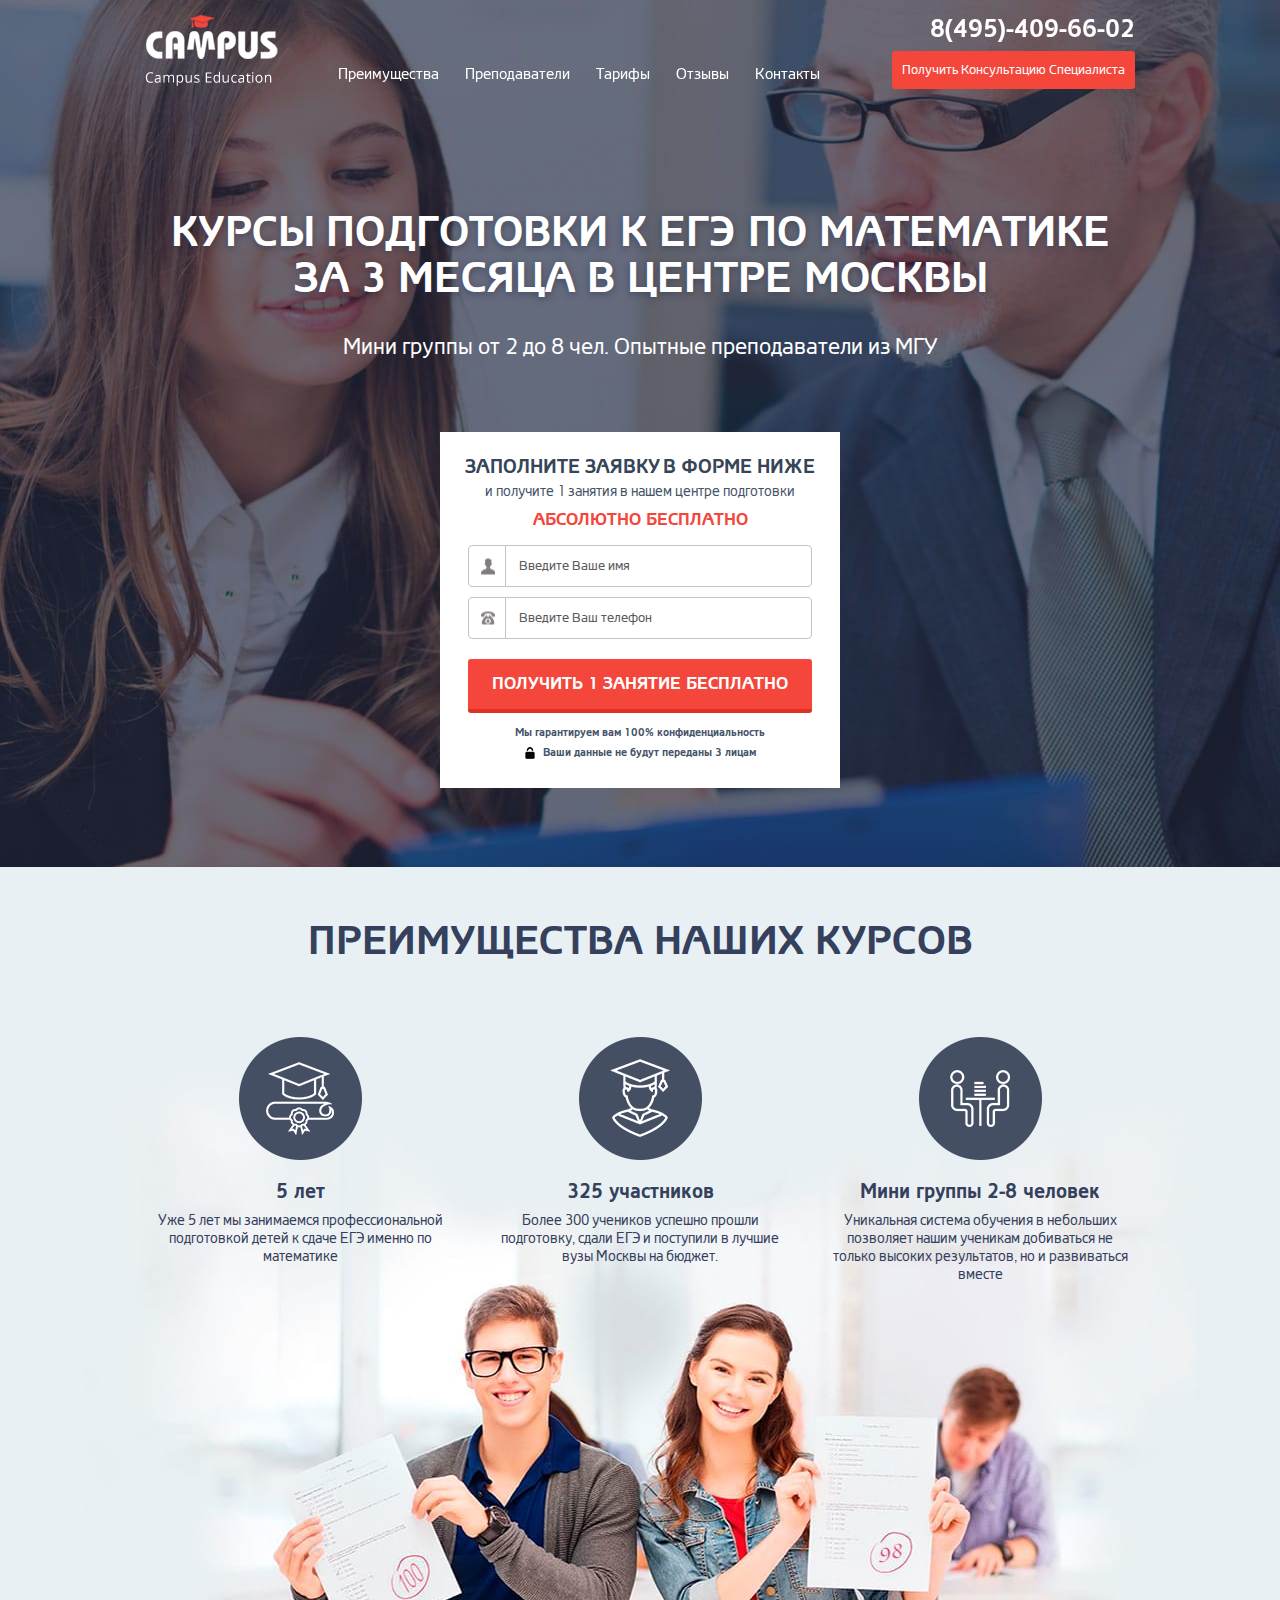
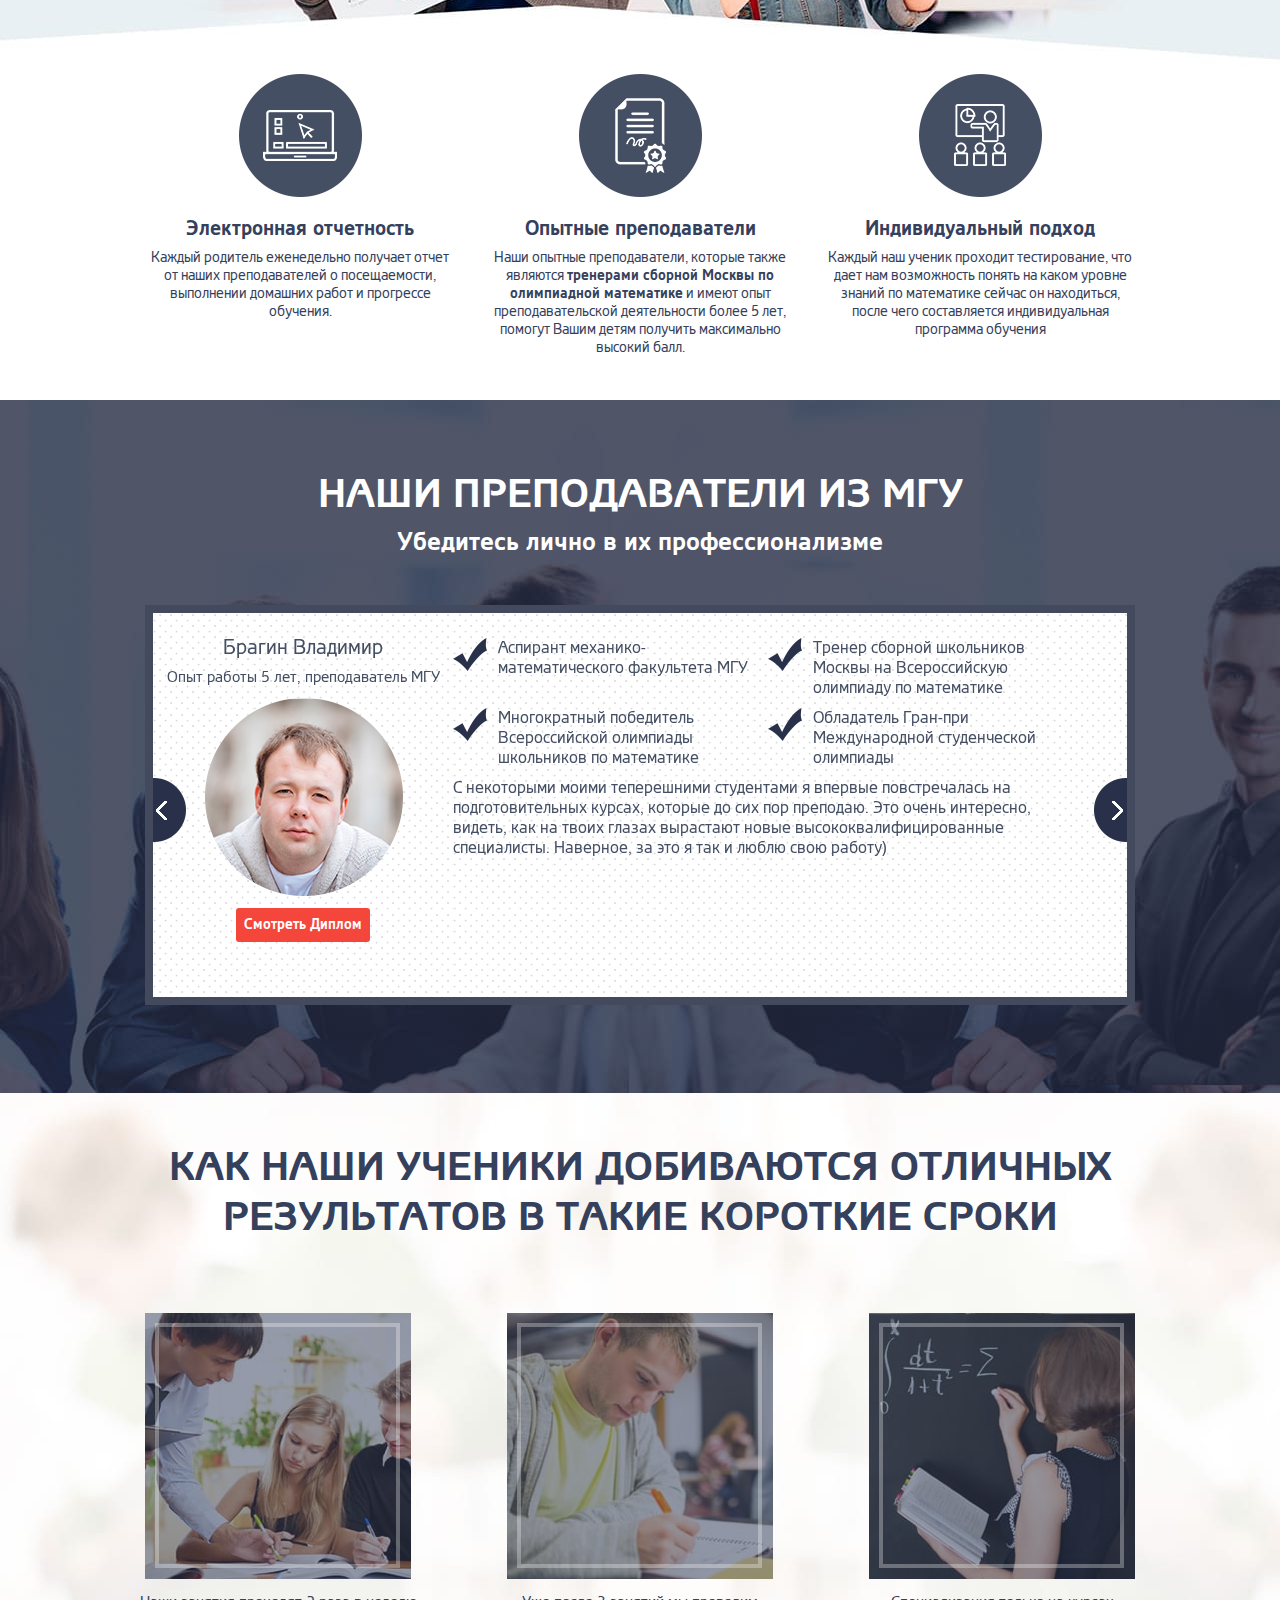
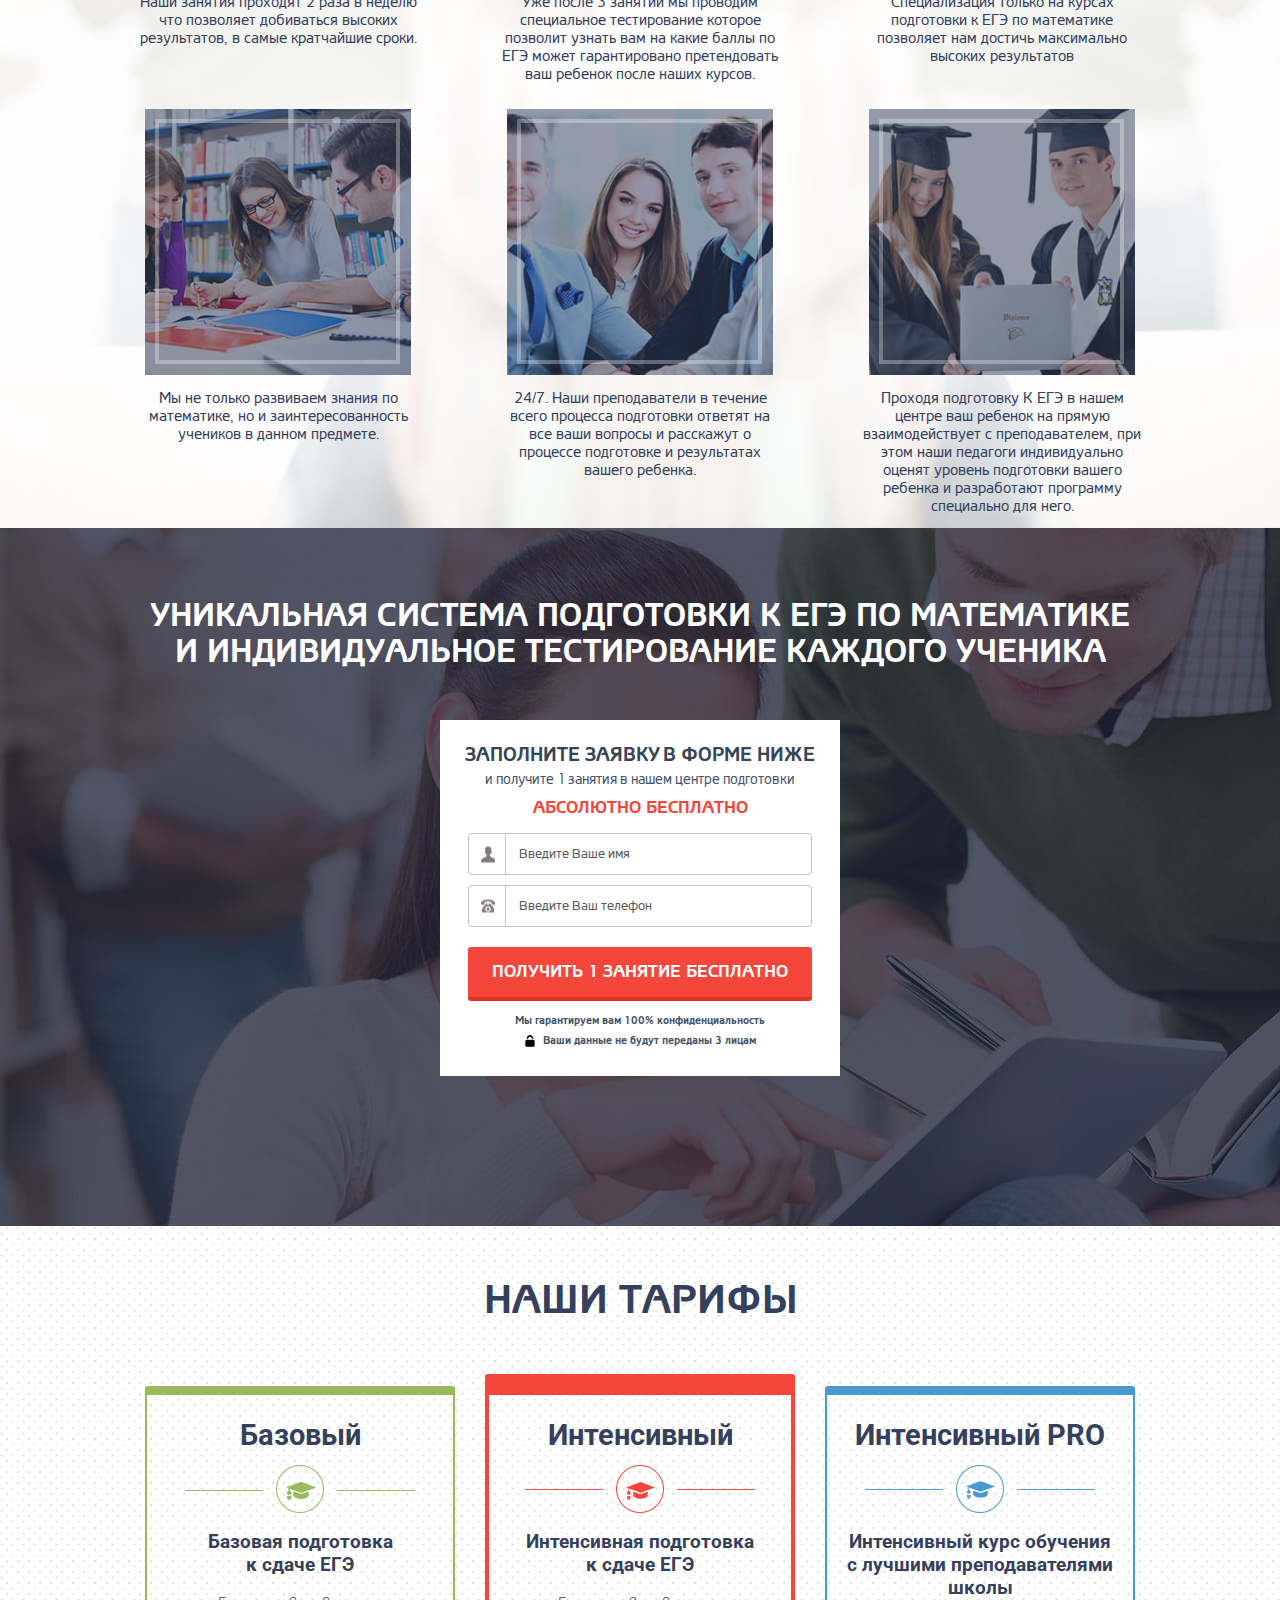
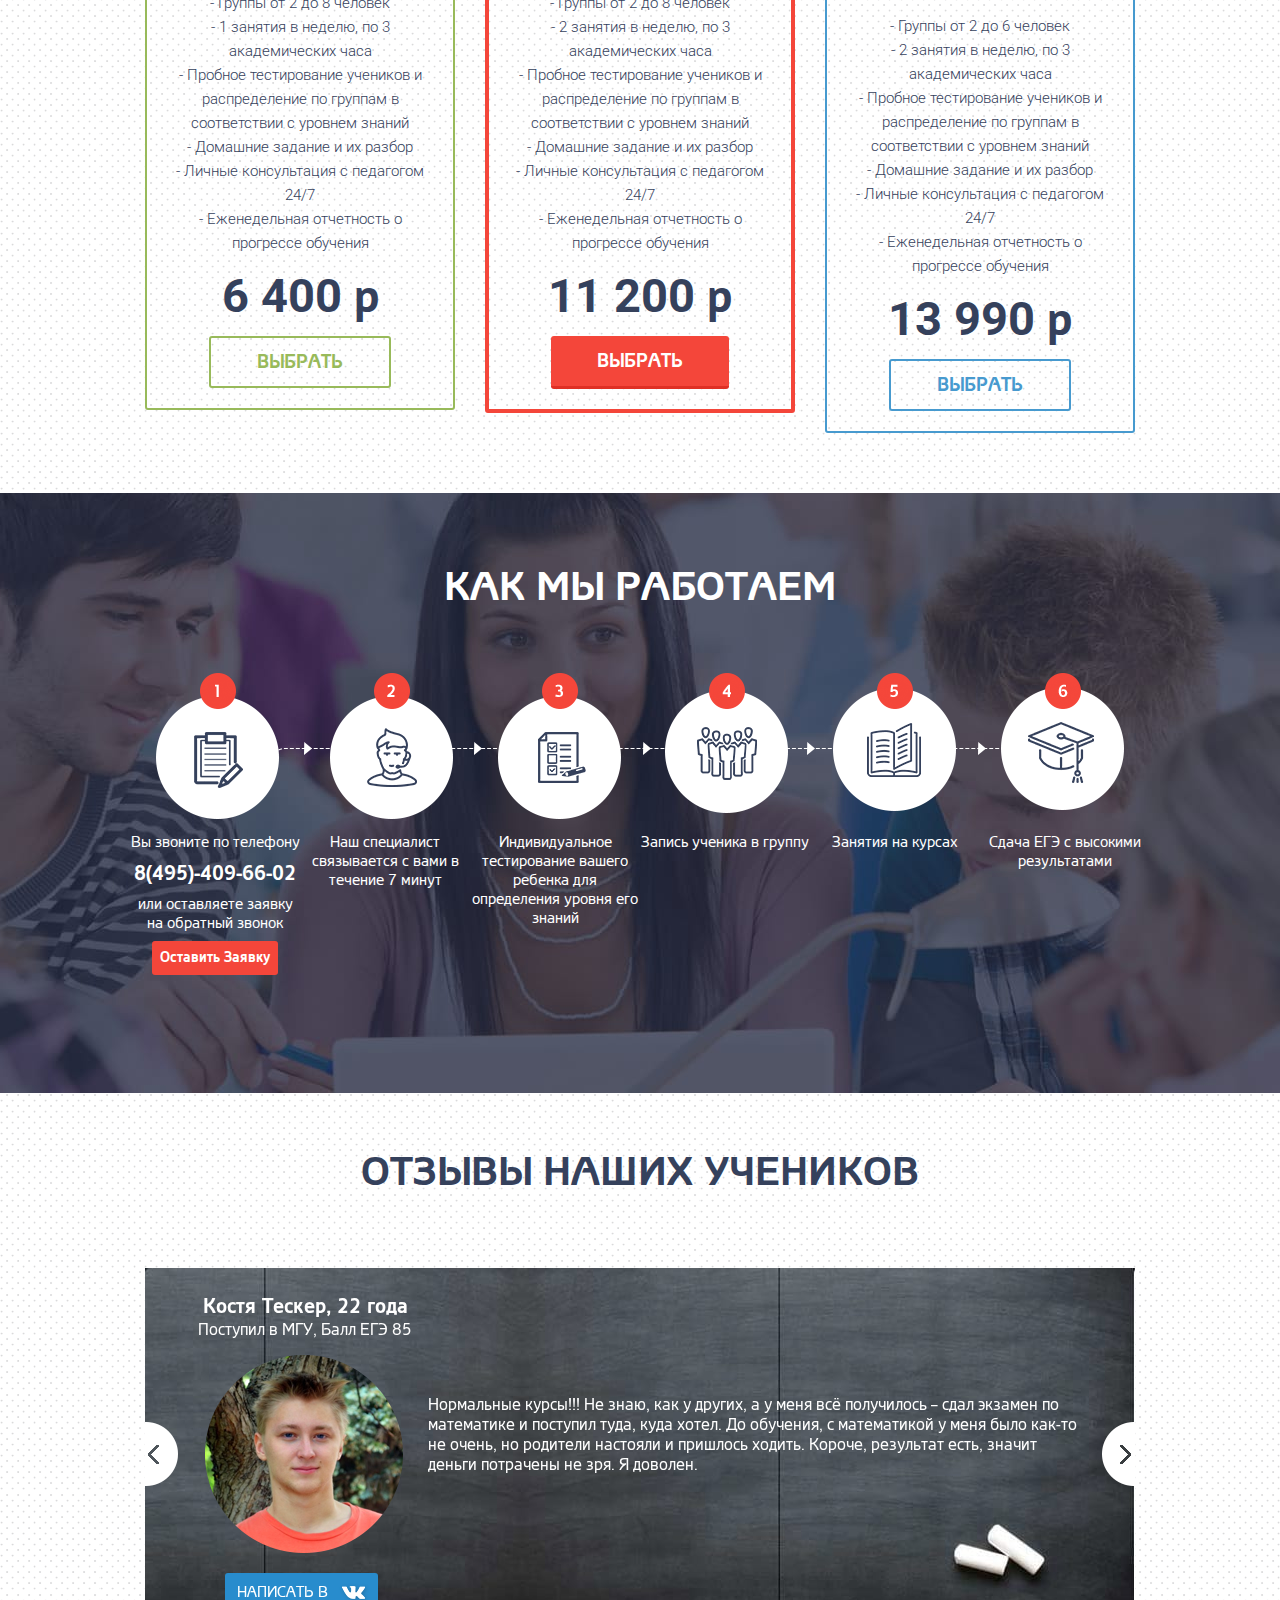
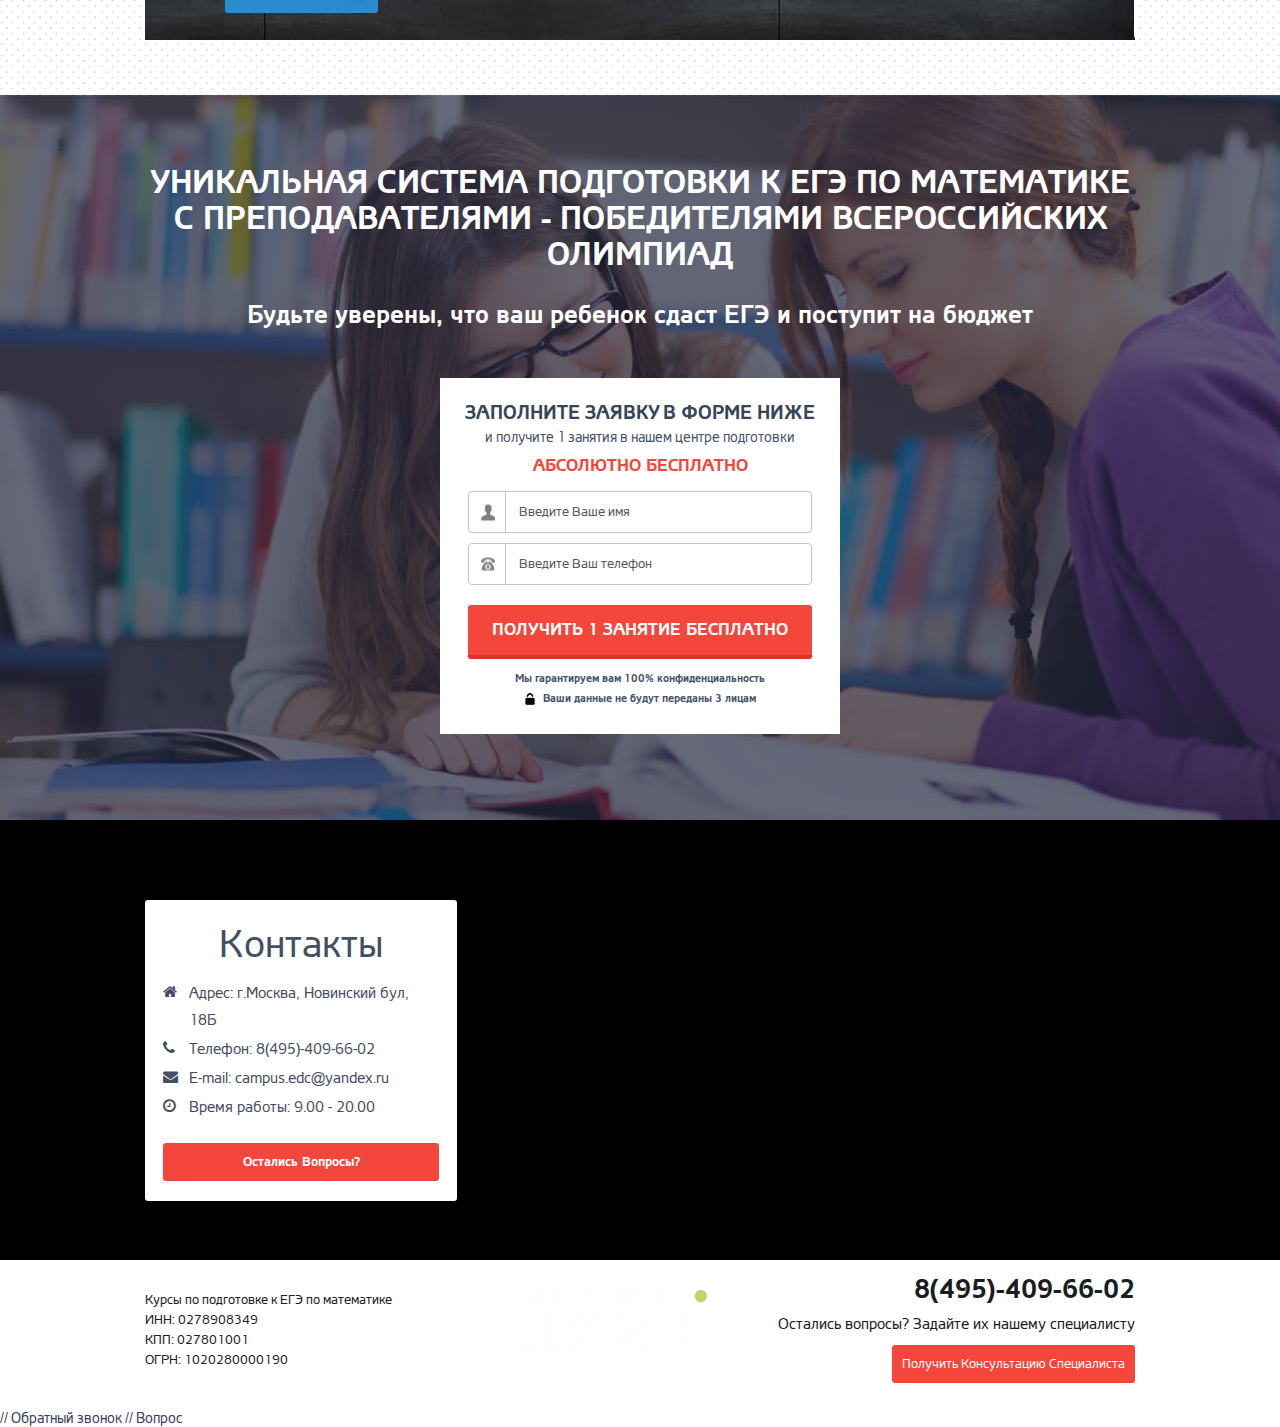
==== commit ccbc0605: "v1" ====
--- a/index.html
+++ b/index.html
@@ -7,7 +7,25 @@
         <meta name="description" content="">
         <meta name="viewport" content="width=1050">
 
-        <link rel="apple-touch-icon" href="apple-touch-icon.png">
+        <link rel="shortcut icon" href="/favicon.ico" type="image/x-icon" />
+        <link rel="apple-touch-icon" sizes="57x57" href="/apple-touch-icon-57x57.png">
+        <link rel="apple-touch-icon" sizes="60x60" href="/apple-touch-icon-60x60.png">
+        <link rel="apple-touch-icon" sizes="72x72" href="/apple-touch-icon-72x72.png">
+        <link rel="apple-touch-icon" sizes="76x76" href="/apple-touch-icon-76x76.png">
+        <link rel="apple-touch-icon" sizes="114x114" href="/apple-touch-icon-114x114.png">
+        <link rel="apple-touch-icon" sizes="120x120" href="/apple-touch-icon-120x120.png">
+        <link rel="apple-touch-icon" sizes="144x144" href="/apple-touch-icon-144x144.png">
+        <link rel="apple-touch-icon" sizes="152x152" href="/apple-touch-icon-152x152.png">
+        <link rel="apple-touch-icon" sizes="180x180" href="/apple-touch-icon-180x180.png">
+        <link rel="icon" type="image/png" href="/favicon-16x16.png" sizes="16x16">
+        <link rel="icon" type="image/png" href="/favicon-32x32.png" sizes="32x32">
+        <link rel="icon" type="image/png" href="/favicon-96x96.png" sizes="96x96">
+        <link rel="icon" type="image/png" href="/android-chrome-192x192.png" sizes="192x192">
+        <meta name="msapplication-square70x70logo" content="/smalltile.png" />
+        <meta name="msapplication-square150x150logo" content="/mediumtile.png" />
+        <meta name="msapplication-wide310x150logo" content="/widetile.png" />
+        <meta name="msapplication-square310x310logo" content="/largetile.png" />
+
 
 
         <link rel="stylesheet" href="js/vendor/jquery.fancybox/jquery.fancybox.css">
@@ -27,13 +45,13 @@
                     <img src="img/logo.png" alt="">
                 </div>
                 <div class="contact">
-                    <a class="phone" href="tel:8 (800) 100-75-67">8(988)-004-73-78</a>
+                    <a class="phone" href="tel:8 (800) 100-75-67">8(495)-409-66-02</a>
                     <a href="#callback" class="btn btn-sm btn-modal">Получить консультацию специалиста</a>
                 </div>
                 <ul class="topnav">
-                    <li><a href="#b06">Преимущества</a></li>
-                    <li><a href="#b02">Преподаватели</a></li>
-                    <li><a href="#b08">Тарифы</a></li>
+                    <li><a href="#b02">Преимущества</a></li>
+                    <li><a href="#b03">Преподаватели</a></li>
+                    <li><a href="#b05">Тарифы</a></li>
                     <li><a href="#b08">Отзывы</a></li>
                     <li><a href="#b11">Контакты</a></li>
                 </ul>
@@ -50,7 +68,7 @@
 
                         <div class="form-title">
                             <div class="title-one">Заполните заявку в форме ниже</div>
-                            <div class="title-two">и получите 3 занятия в нашем центре подготовки</div>
+                            <div class="title-two">и получите 1 занятия в нашем центре подготовки</div>
                             <div class="title-three">абсолютно бесплатно </div>
                         </div>
                         <form class="form" name="form" method="POST" action="javascript:void(0);">
@@ -61,7 +79,7 @@
                                 <input type="text" name="phone" class="form-control form-phone"  placeholder="Введите Ваш телефон">
                             </div>
                             <div class="form-group">
-                                <button type="submit" class="btn btn-send">Заполните заявку в форме</button>
+                                <button type="submit" class="btn btn-send">Получить 1 занятие бесплатно</button>
                             </div>
                         </form>
                         <div class="text-center">
@@ -73,7 +91,7 @@
             </div>
         </section>
 
-        <section class="b02">
+        <section class="b02" id="b02">
             <div class="container">
                 <div class="h2">преимущества наших курсов</div>
                 <ul class="advantage advantage-top clearfix">
@@ -82,8 +100,8 @@
                         <span>Уже 5 лет мы занимаемся профессиональной подготовкой детей к сдаче ЕГЭ именно по математике</span>
                     </li>
                     <li class="item2">
-                        <div class="advantage-title">657 участников</div>
-                        <span>Более 657 учеников успешно прошли подготовку, сдали ЕГЭ и поступили в лучшие вузы Москвы на бюджет.</span>
+                        <div class="advantage-title">325 участников</div>
+                        <span>Более 300 учеников успешно прошли подготовку, сдали ЕГЭ и поступили в лучшие вузы Москвы на бюджет.</span>
                     </li>
                     <li class="item3">
                         <div class="advantage-title">Мини группы 2-8 человек</div>
@@ -94,12 +112,12 @@
                 <ul class="advantage advantage-bottom clearfix">
                     <li class="item4">
                         <div class="advantage-title">Электронная отчетность</div>
-                        <span>Каждый родитель получает отчет от наших преподавателей о посещаемости, прогрессе обучения и уровне подготовке к ЕГЭ по математике после каждого занятия</span>
+                        <span>Каждый родитель еженедельно получает отчет от наших преподавателей о посещаемости, выполнении домашних работ и прогрессе обучения.</span>
                     </li>
                     <li class="item5">
                         <div class="advantage-title">Опытные преподаватели</div>
                         <span>
-                            Наши опытные преподаватели, которые также являются тренерами сборной Москвы по олимпиадной математике и имееют опыт преподавательской деятельности более 5 лет, помогут Вашим детям получить максимально высокий балл.</span>
+                            Наши опытные преподаватели, которые также являются <strong>тренерами сборной Москвы по олимпиадной математике</strong> и имеют опыт преподавательской деятельности более 5 лет, помогут Вашим детям получить максимально высокий балл.</span>
                     </li>
                     <li class="item6">
                         <div class="advantage-title">Индивидуальный подход</div>
@@ -110,36 +128,13 @@
             </div>
         </section>
 
-        <section class="b03">
+        <section class="b03" id="b03">
             <div class="container">
                 <div class="h2">Наши преподаватели из МГУ</div>
                 <div class="subtitle">Убедитесь лично в их профессионализме </div>
 
                 <div class="teachers">
                     <div class="teachers-slider">
-
-                        <div class="teacher-item">
-                            <div class="clearfix">
-
-                                <div class="teacher-left">
-                                    <div class="teacher-author">
-                                        <div class="teacher-name">Самонов Алексей</div>
-                                        <span>Опыт работы 5 лет, преподаватель МГУ</span>
-                                        <span>Призер всероссийской Аэрокосмической олимпиады</span>
-                                    </div>
-                                    <div class="teacher-image">
-                                        <img class="img-responsive" src="images/teacher1.png" alt="">
-                                    </div>
-                                    <a href="images/teacher-diplom03.jpg" class="btn btn-md btn-modal">Смотреть диплом</a>
-
-                                </div>
-                                <div class="teacher-text">
-                                    <ul class="teacher-skill clearfix">
-                                       
-                                    </ul>
-                                     Высшая награда для любого учителя – это благодарность его учеников! Прекрасно, когда твои знания открывают молодым дорогу в перспективную жизнь. Куда приятнее работать и зарабатывать с помощью интеллекта, нежели махать кувалдой на заводе. Учитесь, мои дорогие, достигайте всё новых и новых высот!</div>
-                            </div>
-                        </div>
 
                         <div class="teacher-item">
                             <div class="clearfix">
@@ -161,7 +156,7 @@
                                         <li>Многократный победитель Всероссийской олимпиады школьников по математике</li>
                                         <li>Обладатель Гран-при Международной студенческой олимпиады</li>
                                     </ul>
-                                    С некоторыми моими теперешними студентами я впервые повстречалась на подготовительных курсах, которые до сих пор преподаю. Это очень интересно, видеть, как на твоих глазах вырастают новые высоквалифицированные специалисты. Наверное, за это я так и люблю свою работу)</div>
+                                    С некоторыми моими теперешними студентами я впервые повстречалась на подготовительных курсах, которые до сих пор преподаю. Это очень интересно, видеть, как на твоих глазах вырастают новые высококвалифицированные специалисты. Наверное, за это я так и люблю свою работу)</div>
                             </div>
                         </div>
 
@@ -190,6 +185,29 @@
                                     Я преподаю уже более 5 лет, скажу Вам честно, что с каждым годом требования к молодёжи, в сфере образования, становятся всё выше. К сожалению, очень часто, даже имея хорошие оценки, учащимся школ невозможно самостоятельно подготовиться и сдать вступительные экзамены в ВУЗы. Не является исключением и ЕГЭ по математике. К счастью, я и мои коллеги знаем, как решить этот вопрос. Приходите, с удовольствием поможем.</div>
                             </div>
                         </div>
+
+                        <div class="teacher-item">
+                            <div class="clearfix">
+
+                                <div class="teacher-left">
+                                    <div class="teacher-author">
+                                        <div class="teacher-name">Самонов Алексей</div>
+                                        <span>Опыт работы 5 лет, преподаватель МГУ</span>
+                                        <span>Призер всероссийской Аэрокосмической олимпиады</span>
+                                    </div>
+                                    <div class="teacher-image">
+                                        <img class="img-responsive" src="images/teacher1.png" alt="">
+                                    </div>
+                                    <a href="images/teacher-diplom03.jpg" class="btn btn-md btn-modal">Смотреть диплом</a>
+
+                                </div>
+                                <div class="teacher-text">
+                                    <ul class="teacher-skill clearfix">
+
+                                    </ul>
+                                    Высшая награда для любого учителя – это благодарность его учеников! Прекрасно, когда твои знания открывают молодым дорогу в перспективную жизнь. Куда приятнее работать и зарабатывать с помощью интеллекта, нежели махать кувалдой на заводе. Учитесь, мои дорогие, достигайте всё новых и новых высот!</div>
+                            </div>
+                        </div>
                     </div>
 
                 </div>
@@ -204,7 +222,7 @@
                         <div class="item-image">
                             <img class="img-responsive" src="img/b04_item1.jpg" alt="">
                         </div>
-                        <span>Наши заняти проходят 2 раза в неделю что позволяет добиваться высоких результатов, в самые кратчайшие сроки.</span>
+                        <span>Наши занятия проходят 2 раза в неделю что позволяет добиваться высоких результатов, в самые кратчайшие сроки.</span>
                     </li>
                     <li>
                         <div class="item-image">
@@ -237,7 +255,7 @@
                         <div class="item-image">
                             <img class="img-responsive" src="img/b04_item6.jpg" alt="">
                         </div>
-                        <span>Специализация только на курсах подготовки к ЕГЭ по математике позволяет нам достичь максимально высоких результатов</span>
+                        <span>Проходя подготовку К ЕГЭ в нашем центре ваш ребенок на прямую взаимодействует с преподавателем, при этом наши педагоги индивидуально оценят уровень подготовки вашего ребенка и разработают программу специально для него.</span>
                     </li>
                 </ul>
             </div>
@@ -246,13 +264,13 @@
         <section class="b05">
             <div class="container">
                 <div class="h2">Уникальная система подготовки к ЕГЭ по математике<br/>и индивидуальное тестирование каждого ученика</div>
-                <div class="subtitle">Будте уверены, что ваш ребенок сдаст ЕГЭ и поступит<br/>на бюджет в любой ВУЗ.</div>
+                <div class="subtitle"></div>
 
                 <div class="form-block">
 
                     <div class="form-title">
                         <div class="title-one">Заполните заявку в форме ниже</div>
-                        <div class="title-two">и получите 3 занятия в нашем центре подготовки</div>
+                        <div class="title-two">и получите 1 занятия в нашем центре подготовки</div>
                         <div class="title-three">абсолютно бесплатно </div>
                     </div>
                     <form class="form" name="form" method="POST" action="javascript:void(0);">
@@ -263,7 +281,7 @@
                             <input type="text" name="phone" class="form-control form-phone"  placeholder="Введите Ваш телефон">
                         </div>
                         <div class="form-group">
-                            <button type="submit" class="btn btn-send">Заполните заявку в форме</button>
+                            <button type="submit" class="btn btn-send">Получить 1 занятие бесплатно</button>
                         </div>
                     </form>
                     <div class="text-center">
@@ -274,31 +292,52 @@
             </div>
         </section>
 
-        <section class="b06">
+        <section class="b06" id="b05">
             <div class="container">
                 <div class="h2">наши тарифы</div>
                 <ul class="tariff clearfix">
                     <li class="tariff-base">
-                        <div class="tariff-name">Начальный</div>
-                        <div class="tariff-legend">50% после утверждения<br/>макета и 50% после запуска</div>
-                        <div class="tariff-text">Вы не платите ни рубля во время разработки Langing Page. Полную стоимость Вы оплачиваете только после получения реального результата.</div>
-                        <div class="tariff-price">30 900 <span>p</span></div>
+                        <div class="tariff-name">Базовый</div>
+                        <div class="tariff-legend">Базовая подготовка<br/>к сдаче ЕГЭ</div>
+                        <div class="tariff-text">
+                            <div>- Группы от 2 до 8 человек</div>
+                            <div>- 1 занятия в неделю, по 3 академических часа</div>
+                            <div>- Пробное тестирование учеников и распределение по группам в соответствии с уровнем знаний</div>
+                            <div>- Домашние задание и их разбор</div>
+                            <div>- Личные консультация с педагогом 24/7</div>
+                            <div>- Еженедельная отчетность о прогрессе обучения</div>
+                        </div>
+                        <div class="tariff-price">6 400 <span>p</span></div>
                         <a href="#callback" class="btn-tariff btn-modal">Выбрать</a>
                     </li>
 
                     <li class="tariff-optima">
-                        <div class="tariff-name">Оптимальный</div>
-                        <div class="tariff-legend">Без предоплаты оплата<br/>за результат</div>
-                        <div class="tariff-text">Вы не платите ни рубля во время разработки Langing Page. Полную стоимость Вы оплачиваете только после получения реального результата. Вы не платите ни рубля во время разработки Langing Page. Полную стоимость Вы оплачиваете только после получения результата.</div>
-                        <div class="tariff-price">34 900 <span>p</span></div>
+                        <div class="tariff-name">Интенсивный</div>
+                        <div class="tariff-legend">Интенсивная подготовка<br/>к сдаче ЕГЭ</div>
+                        <div class="tariff-text">
+                            <div>- Группы от 2 до 8 человек</div>
+                            <div>- 2 занятия в неделю, по 3 академических часа</div>
+                            <div>- Пробное тестирование учеников и распределение по группам в соответствии с уровнем знаний</div>
+                            <div>- Домашние задание и их разбор</div>
+                            <div>- Личные консультация с педагогом 24/7</div>
+                            <div>- Еженедельная отчетность о прогрессе обучения</div>
+                        </div>
+                        <div class="tariff-price">11 200 <span>p</span></div>
                         <a href="#callback" class="btn-tariff btn-modal">Выбрать</a>
                     </li>
 
                     <li class="tariff-premium">
-                        <div class="tariff-name">Премиум</div>
-                        <div class="tariff-legend">Без предоплаты оплата<br/>за результат</div>
-                        <div class="tariff-text">Вы не платите ни рубля во время разработки Langing Page. Полную стоимость Вы оплачиваете только после получения первых 5 заявок либо звонков.</div>
-                        <div class="tariff-price">79 900 <span>p</span></div>
+                        <div class="tariff-name">Интенсивный PRO</div>
+                        <div class="tariff-legend">Интенсивный курс обучения<br/>с лучшими преподавателями школы</div>
+                        <div class="tariff-text">
+                            <div>- Группы от 2 до 6 человек</div>
+                            <div>- 2 занятия в неделю, по 3 академических часа</div>
+                            <div>- Пробное тестирование учеников и распределение по группам в соответствии с уровнем знаний</div>
+                            <div>- Домашние задание и их разбор</div>
+                            <div>- Личные консультация с педагогом 24/7</div>
+                            <div>- Еженедельная отчетность о прогрессе обучения</div>
+                        </div>
+                        <div class="tariff-price">13 990 <span>p</span></div>
                         <a href="#callback" class="btn-tariff btn-modal">Выбрать</a>
                     </li>
                 </ul>
@@ -311,7 +350,7 @@
                 <ul class="how-we-work clearfix">
                     <li class="item1">
                         <span>Вы звоните по телефону</span>
-                        <a class="phone" href="tel:8(988)004-73-78">8(988)004-73-78</a>
+                        <a class="phone" href="tel:8(988)004-73-78">8(495)-409-66-02</a>
                         <span>или оставляете заявку на обратный звонок</span>
                         <a href="#callback" class="btn btn-md btn-modal">оставить заявку</a>
                     </li>
@@ -324,14 +363,14 @@
             </div>
         </section>
 
-        <section class="b08">
+        <section class="b08" id="b08">
             <div class="container">
                 <div class="h2">Отзывы наших учеников</div>
                 <div class="review clearfix">
                     <div class="review-item">
                         <div class="review-author">
-                            Косят Тескер, 22 года
-                            <span>Поступил в МГУ</span>
+                            Костя Тескер, 22 года
+                            <span>Поступил в МГУ, Балл ЕГЭ 85</span>
                         </div>
                         <div class="clearfix">
                             <div class="review-image">
@@ -345,7 +384,7 @@
                     <div class="review-item">
                         <div class="review-author">
                             Яна Нагорных, 20 лет
-                            <span>Поступила в МГУ</span>
+                            <span>Поступила в МГУ, Балл ЕГЭ 96</span>
                         </div>
                         <div class="clearfix">
                             <div class="review-image">
@@ -359,7 +398,7 @@
                     <div class="review-item">
                         <div class="review-author">
                             Анастасия Суркова, 21 год
-                            <span>Поступила в МГУ</span>
+                            <span>Поступила в МГ, Балл ЕГЭ 85</span>
                         </div>
                         <div class="clearfix">
                             <div class="review-image">
@@ -372,13 +411,13 @@
                     <div class="review-item">
                         <div class="review-author">
                             Николай Луцяк, 21 год
-                            <span>Поступил в МГУ</span>
+                            <span>Поступил в МФТИ, Балл ЕГЭ 92</span>
                         </div>
                         <div class="clearfix">
                             <div class="review-image">
                                 <img class="img-responsive" src="images/review04.png" alt="">
                             </div>
-                            <div class="review-text">Несколько лет назад возник вопрос поступления в высшее учебное заведение. Я всегда хотел учиться именно в МГУ. Стали искать людей, которые могут помочь в подготовке к поступлению в данный ВУЗ. В результате поисков, наткнулись на эти курсы. Оказалось, что здесь преподают профессора из МГУ, которые знают всю систему изнутри. Всё прошло, как по маслу, я уже второкурсник.</div>
+                            <div class="review-text">А мне в школе в своё время учительница по математике так и сказала: “хочешь сдать ЕГЭ по математике на отлично, иди в campuseducation, у меня там друзья из МГУ преподают, уже более 500 человек успешно подготовили”. И не обманула: пошёл, поучился и вуаля… Экзамен был сдан на отлично и из школьника я превратился в студента.</div>
                         </div>
                         <a href="https://vk.com/id152091139" class="btn btn-vk" target="_blank">Написать в</a>
                     </div>
@@ -388,14 +427,14 @@
 
         <section class="b09">
             <div class="container">
-                <div class="h2">Уникальная система подготовки к ЕГЭ по математике<br/>и индивидуальное тестирование каждого ученика</div>
-                <div class="subtitle">Будте уверены, что ваш ребенок сдаст ЕГЭ и поступит<br/>на бюджет в любой ВУЗ.</div>
+                <div class="h2">Уникальная система подготовки к ЕГЭ по математике<br/> с преподавателями - победителями всероссийских олимпиад </div>
+                <div class="subtitle">Будьте уверены, что ваш ребенок сдаст ЕГЭ и поступит на бюджет</div>
 
                 <div class="form-block">
 
                     <div class="form-title">
                         <div class="title-one">Заполните заявку в форме ниже</div>
-                        <div class="title-two">и получите 3 занятия в нашем центре подготовки</div>
+                        <div class="title-two">и получите 1 занятия в нашем центре подготовки</div>
                         <div class="title-three">абсолютно бесплатно </div>
                     </div>
                     <form class="form" name="form" method="POST" action="javascript:void(0);">
@@ -406,7 +445,7 @@
                             <input type="text" name="phone" class="form-control form-phone"  placeholder="Введите Ваш телефон">
                         </div>
                         <div class="form-group">
-                            <button type="submit" class="btn btn-send">Заполните заявку в форме</button>
+                            <button type="submit" class="btn btn-send">Получить 1 занятие бесплатно</button>
                         </div>
                     </form>
                     <div class="text-center">
@@ -417,7 +456,7 @@
             </div>
         </section>
 
-        <section class="b10">
+        <section class="b10 hide">
             <div class="container">
                 <div class="h2">почему именно мы</div>
                 <div class="we">
@@ -442,7 +481,7 @@
             </div>
         </section>
 
-        <section class="b11">
+        <section class="b11" id="b11">
             <div id="map"></div>
 
             <div class="content">
@@ -458,7 +497,7 @@
                             </li>
                             <li class="item2">
                                 <i class="fa fa-phone"></i>
-                                <span>Телефон: +8(988)-004-73-78</span>
+                                <span>Телефон: 8(495)-409-66-02</span>
                             </li>
                             <li class="item3">
                                 <i class="fa fa-envelope"></i>
@@ -494,7 +533,7 @@
                     </a>
                 </div>
                 <div class="footer-contact text-right">
-                    <a href="tel:8(800)20-00-600" class="footer-tel">8(988)-004-73-78</a>
+                    <a href="tel:8(800)20-00-600" class="footer-tel">8(495)-409-66-02</a>
                     <div class="footer-contact-text">Остались вопросы? Задайте их нашему специалисту</div>
                     <a href="#callback" class="btn btn-sm btn-modal">Получить консультацию специалиста</a>
                 </div>
--- a/css/main.css
+++ b/css/main.css
@@ -2716,7 +2716,7 @@
   padding-top: 15px;
   background: transparent; }
   .top.fix-top {
-    background: rgba(45, 53, 69, 0.8);
+    background: rgba(45, 53, 69, 0.9);
     border-bottom: 1px solid #9aa3b1; }
   .top .logo {
     float: left;
@@ -3108,7 +3108,7 @@
   padding-bottom: 55px;
   background: #fff url("../img/pattern-two.png"); }
   .b08 .h2 {
-    color: #fff; }
+    color: #35415c; }
   .b08 .review {
     height: 372px;
     overflow: hidden;
